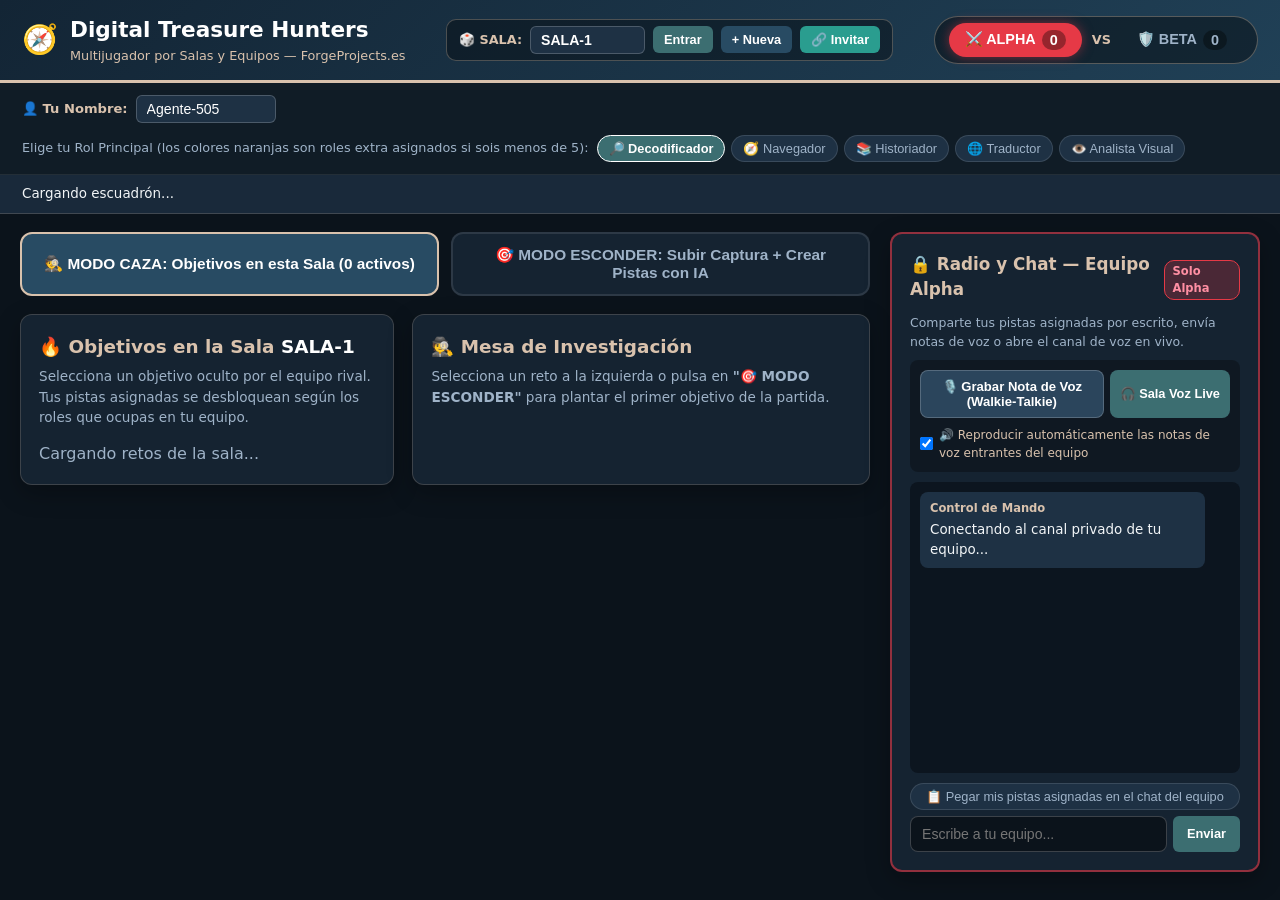
==== server-hub/index.html @ 61a9e9ff "feat: Web App multijugador Alpha vs Beta con salas, roles dinamicos, IA gratuita y auto-deploy a ION" ====
<!DOCTYPE html>
<html lang="es">
<head>
  <meta charset="UTF-8">
  <meta name="viewport" content="width=device-width, initial-scale=1.0">
  <title>Digital Treasure Hunters — Multijugador por Salas y Equipos</title>
  <style>
    :root {
      --primary: #3c6e71;
      --primary-light: #52969a;
      --secondary: #284b63;
      --accent: #d9c2ad;
      --danger: #e63946;
      --success: #2a9d8f;
      --bg-dark: #0b131b;
      --bg-panel: #152331;
      --bg-card: #1e3144;
      --text-light: #f2f5f7;
      --text-muted: #9fb3c8;
      --radius: 12px;
    }

    * {
      margin: 0;
      padding: 0;
      box-sizing: border-box;
    }

    body {
      font-family: 'Segoe UI', system-ui, -apple-system, sans-serif;
      background-color: var(--bg-dark);
      color: var(--text-light);
      line-height: 1.5;
      min-height: 100vh;
    }

    /* CABECERA Y MARCADOR GLOBAL */
    .top-bar {
      background: linear-gradient(135deg, #132535 0%, #204056 100%);
      border-bottom: 3px solid var(--accent);
      padding: 14px 22px;
      display: flex;
      flex-wrap: wrap;
      justify-content: space-between;
      align-items: center;
      gap: 14px;
    }

    .brand {
      display: flex;
      align-items: center;
      gap: 12px;
    }

    .brand h1 {
      font-size: 1.35rem;
      color: #fff;
    }

    .brand span {
      font-size: 0.8rem;
      color: var(--accent);
      display: block;
    }

    /* BARRA DE SALA / PARTIDA */
    .room-box {
      display: flex;
      align-items: center;
      gap: 8px;
      background: rgba(0,0,0,0.35);
      padding: 6px 12px;
      border-radius: 10px;
      border: 1px solid rgba(217, 194, 173, 0.3);
    }

    .room-box input {
      background: var(--bg-card);
      border: 1px solid rgba(255,255,255,0.2);
      color: #fff;
      font-weight: 700;
      text-transform: uppercase;
      padding: 5px 10px;
      border-radius: 6px;
      width: 115px;
      font-size: 0.88rem;
    }

    .mini-btn {
      background: var(--primary);
      color: #fff;
      border: none;
      padding: 6px 11px;
      border-radius: 6px;
      font-size: 0.8rem;
      font-weight: 600;
      cursor: pointer;
      transition: background 0.2s;
    }

    .mini-btn:hover {
      background: var(--primary-light);
    }

    /* MARCADOR ALPHA VS BETA */
    .scoreboard {
      display: flex;
      align-items: center;
      gap: 10px;
      background: rgba(0, 0, 0, 0.4);
      padding: 6px 14px;
      border-radius: 50px;
      border: 1px solid rgba(217, 194, 173, 0.35);
    }

    .team-btn {
      background: transparent;
      border: 2px solid transparent;
      color: var(--text-muted);
      padding: 5px 14px;
      border-radius: 30px;
      font-weight: 700;
      font-size: 0.9rem;
      cursor: pointer;
      transition: all 0.2s;
      display: flex;
      align-items: center;
      gap: 6px;
    }

    .team-btn.active.alpha {
      background: var(--danger);
      color: #fff;
      box-shadow: 0 0 12px rgba(230, 57, 70, 0.5);
    }

    .team-btn.active.beta {
      background: var(--success);
      color: #fff;
      box-shadow: 0 0 12px rgba(42, 157, 143, 0.5);
    }

    .score-num {
      background: rgba(0,0,0,0.35);
      padding: 2px 8px;
      border-radius: 12px;
    }

    /* PERFIL, ROLES ASIGNADOS Y MIEMBROS DEL EQUIPO */
    .player-bar {
      background: #101c26;
      padding: 12px 22px;
      border-bottom: 1px solid rgba(255,255,255,0.08);
      display: flex;
      flex-wrap: wrap;
      align-items: center;
      justify-content: space-between;
      gap: 12px;
    }

    .player-name-box {
      display: flex;
      align-items: center;
      gap: 8px;
    }

    .player-name-box input {
      background: var(--bg-card);
      border: 1px solid rgba(255,255,255,0.2);
      color: #fff;
      padding: 5px 10px;
      border-radius: 6px;
      font-size: 0.88rem;
      width: 140px;
    }

    .roles-strip {
      display: flex;
      flex-wrap: wrap;
      gap: 6px;
    }

    .role-pill {
      background: var(--bg-card);
      border: 1px solid rgba(255,255,255,0.12);
      color: var(--text-muted);
      padding: 5px 11px;
      border-radius: 20px;
      font-size: 0.8rem;
      cursor: pointer;
      transition: all 0.2s;
    }

    .role-pill.preferred {
      background: var(--primary);
      color: #fff;
      border-color: #fff;
      font-weight: 700;
    }

    .role-pill.assigned-extra {
      background: rgba(244, 162, 97, 0.22);
      color: #f4a261;
      border-color: #f4a261;
      font-weight: 600;
    }

    /* BANNER DE REPARTO DE ROLES DEL EQUIPO */
    .squad-banner {
      background: rgba(30, 49, 68, 0.75);
      border-bottom: 1px solid rgba(217, 194, 173, 0.2);
      padding: 9px 22px;
      font-size: 0.84rem;
      display: flex;
      flex-wrap: wrap;
      justify-content: space-between;
      align-items: center;
      gap: 10px;
    }

    .squad-members-list {
      display: flex;
      flex-wrap: wrap;
      gap: 8px;
      align-items: center;
    }

    .member-chip {
      background: var(--bg-dark);
      border: 1px solid rgba(255,255,255,0.15);
      padding: 3px 10px;
      border-radius: 16px;
      font-size: 0.78rem;
      display: inline-flex;
      align-items: center;
      gap: 6px;
    }

    .member-chip.me {
      border-color: var(--accent);
      background: rgba(217, 194, 173, 0.14);
    }

    /* LAYOUT PRINCIPAL DE 3 COLUMNAS (RETOS + MESA + CHAT/VOZ DE EQUIPO) */
    .container {
      max-width: 1420px;
      margin: 0 auto;
      padding: 18px 20px;
    }

    .tabs-nav {
      display: flex;
      gap: 12px;
      margin-bottom: 18px;
    }

    .tab-btn {
      flex: 1;
      padding: 12px 18px;
      background: var(--bg-panel);
      border: 2px solid rgba(255,255,255,0.1);
      border-radius: var(--radius);
      color: var(--text-muted);
      font-size: 0.96rem;
      font-weight: 700;
      cursor: pointer;
      transition: all 0.2s;
    }

    .tab-btn.active {
      background: var(--secondary);
      color: #fff;
      border-color: var(--accent);
    }

    .main-layout {
      display: grid;
      grid-template-columns: 1fr 370px;
      gap: 20px;
      align-items: start;
    }

    @media (max-width: 1100px) {
      .main-layout {
        grid-template-columns: 1fr;
      }
    }

    .workspace-grid {
      display: grid;
      grid-template-columns: 0.9fr 1.1fr;
      gap: 18px;
    }

    @media (max-width: 820px) {
      .workspace-grid {
        grid-template-columns: 1fr;
      }
    }

    .panel {
      background: var(--bg-panel);
      border: 1px solid rgba(217, 194, 173, 0.2);
      border-radius: var(--radius);
      padding: 18px;
      box-shadow: 0 8px 24px rgba(0,0,0,0.28);
    }

    .panel h2 {
      color: var(--accent);
      font-size: 1.15rem;
      margin-bottom: 6px;
    }

    .panel p.sub {
      color: var(--text-muted);
      font-size: 0.85rem;
      margin-bottom: 14px;
    }

    /* IMAGEN Y COORDENADAS */
    .dropzone {
      border: 2px dashed var(--primary-light);
      background: rgba(15, 25, 34, 0.6);
      border-radius: var(--radius);
      padding: 18px;
      text-align: center;
      cursor: pointer;
    }

    .image-stage {
      position: relative;
      display: inline-block;
      width: 100%;
      margin-top: 8px;
      border-radius: 8px;
      overflow: hidden;
      border: 2px solid rgba(255,255,255,0.2);
      cursor: crosshair;
    }

    .image-stage img {
      width: 100%;
      display: block;
      max-height: 330px;
      object-fit: contain;
      background: #091016;
    }

    .target-pin {
      position: absolute;
      width: 28px;
      height: 28px;
      border-radius: 50%;
      border: 3px solid #fff;
      background: rgba(230, 57, 70, 0.8);
      box-shadow: 0 0 12px #e63946;
      transform: translate(-50%, -50%);
      pointer-events: none;
      display: flex;
      align-items: center;
      justify-content: center;
      font-size: 13px;
    }

    .target-pin.verify-pin {
      background: rgba(42, 157, 143, 0.85);
      box-shadow: 0 0 12px #2a9d8f;
    }

    /* FORMULARIOS Y BOTONES */
    .form-group {
      margin-bottom: 12px;
    }

    .form-group label {
      display: block;
      font-size: 0.84rem;
      font-weight: 600;
      color: var(--accent);
      margin-bottom: 4px;
    }

    .form-group input, .form-group textarea {
      width: 100%;
      padding: 9px 11px;
      background: var(--bg-dark);
      border: 1px solid rgba(255,255,255,0.2);
      border-radius: 8px;
      color: #fff;
      font-size: 0.9rem;
    }

    .btn {
      padding: 10px 16px;
      border: none;
      border-radius: 8px;
      font-weight: 700;
      font-size: 0.9rem;
      cursor: pointer;
      transition: all 0.2s;
      display: inline-flex;
      align-items: center;
      justify-content: center;
      gap: 8px;
    }

    .btn-danger { background: var(--danger); color: #fff; width: 100%; }
    .btn-success { background: var(--success); color: #fff; width: 100%; }

    /* TARJETAS DE PISTAS */
    .clue-card {
      background: var(--bg-card);
      border-left: 4px solid var(--primary-light);
      padding: 10px 12px;
      border-radius: 8px;
      margin-bottom: 8px;
      font-size: 0.88rem;
    }

    .clue-card.my-role {
      border-left-color: #f4a261;
      background: rgba(244, 162, 97, 0.14);
    }

    .clue-card.locked-role {
      opacity: 0.65;
      border-left-color: #556;
    }

    .clue-card .role-header {
      font-weight: 700;
      color: var(--accent);
      font-size: 0.78rem;
      text-transform: uppercase;
      margin-bottom: 3px;
      display: flex;
      justify-content: space-between;
    }

    .challenges-list {
      display: flex;
      flex-direction: column;
      gap: 10px;
      max-height: 520px;
      overflow-y: auto;
    }

    .challenge-item {
      background: var(--bg-card);
      border: 1px solid rgba(255,255,255,0.12);
      border-radius: 10px;
      padding: 12px;
      cursor: pointer;
    }

    .challenge-item.selected {
      border-color: var(--accent);
      background: #274057;
    }

    .badge {
      display: inline-block;
      padding: 2px 8px;
      border-radius: 10px;
      font-size: 0.72rem;
      font-weight: 700;
    }

    .badge.alpha { background: rgba(230, 57, 70, 0.25); color: #ff8fa3; border: 1px solid #e63946; }
    .badge.beta { background: rgba(42, 157, 143, 0.25); color: #80ed99; border: 1px solid #2a9d8f; }
    .badge.solved { background: #2a9d8f; color: #fff; }

    /* PANEL DE RADIO Y CHAT PRIVADO DEL EQUIPO */
    .team-comms-panel {
      display: flex;
      flex-direction: column;
      height: 640px;
      border: 2px solid var(--primary);
    }

    .team-comms-panel.alpha-theme { border-color: rgba(230, 57, 70, 0.6); }
    .team-comms-panel.beta-theme { border-color: rgba(42, 157, 143, 0.6); }

    .voice-bar {
      background: rgba(0,0,0,0.3);
      padding: 10px;
      border-radius: 8px;
      margin-bottom: 10px;
      display: flex;
      flex-direction: column;
      gap: 8px;
    }

    .voice-controls {
      display: flex;
      gap: 6px;
    }

    .ptt-btn {
      flex: 1;
      background: #2b455c;
      color: #fff;
      border: 1px solid rgba(255,255,255,0.2);
      padding: 8px 10px;
      border-radius: 8px;
      font-weight: 700;
      font-size: 0.82rem;
      cursor: pointer;
      transition: all 0.15s;
    }

    .ptt-btn.recording {
      background: var(--danger);
      animation: pulseRec 1s infinite;
    }

    @keyframes pulseRec {
      0% { box-shadow: 0 0 0 0 rgba(230, 57, 70, 0.7); }
      70% { box-shadow: 0 0 0 10px rgba(230, 57, 70, 0); }
      100% { box-shadow: 0 0 0 0 rgba(230, 57, 70, 0); }
    }

    .live-room-btn {
      background: var(--primary);
      color: #fff;
      border: none;
      padding: 8px 10px;
      border-radius: 8px;
      font-size: 0.8rem;
      font-weight: 700;
      cursor: pointer;
    }

    .chat-messages {
      flex: 1;
      overflow-y: auto;
      background: rgba(8, 15, 22, 0.65);
      border-radius: 8px;
      padding: 10px;
      display: flex;
      flex-direction: column;
      gap: 8px;
      margin-bottom: 10px;
    }

    .chat-msg {
      background: var(--bg-card);
      padding: 8px 10px;
      border-radius: 8px;
      font-size: 0.84rem;
      max-width: 92%;
      align-self: flex-start;
    }

    .chat-msg.mine {
      background: #264a60;
      align-self: flex-end;
      border: 1px solid rgba(217, 194, 173, 0.3);
    }

    .chat-msg .msg-meta {
      font-size: 0.72rem;
      color: var(--accent);
      font-weight: 700;
      margin-bottom: 3px;
      display: flex;
      justify-content: space-between;
      gap: 10px;
    }

    .chat-msg audio {
      width: 210px;
      height: 32px;
      margin-top: 4px;
    }

    .chat-input-row {
      display: flex;
      gap: 6px;
    }

    .chat-input-row input {
      flex: 1;
      padding: 9px 11px;
      background: var(--bg-dark);
      border: 1px solid rgba(255,255,255,0.2);
      border-radius: 8px;
      color: #fff;
      font-size: 0.88rem;
    }

    .status-toast {
      margin-top: 10px;
      padding: 10px;
      border-radius: 8px;
      font-weight: 600;
      font-size: 0.85rem;
      display: none;
    }

    .hidden { display: none !important; }
  </style>
</head>
<body>

  <!-- 1. BARRA SUPERIOR: MARCADOR Y SALA DE PARTIDA -->
  <header class="top-bar">
    <div class="brand">
      <div style="font-size: 1.8rem;">🧭</div>
      <div>
        <h1>Digital Treasure Hunters</h1>
        <span>Multijugador por Salas y Equipos — ForgeProjects.es</span>
      </div>
    </div>

    <!-- Selector de Sala / Partida -->
    <div class="room-box">
      <span style="font-size: 0.8rem; color: var(--accent); font-weight: 700;">🎲 SALA:</span>
      <input type="text" id="room-code-input" value="SALA-1" title="Escribe el código de tu partida">
      <button class="mini-btn" onclick="changeRoom()">Entrar</button>
      <button class="mini-btn" style="background: var(--secondary);" onclick="createNewRandomRoom()" title="Crear una sala nueva aleatoria">+ Nueva</button>
      <button class="mini-btn" style="background: #2a9d8f;" onclick="copyRoomInviteLink()" id="invite-link-btn">🔗 Invitar</button>
    </div>

    <!-- Marcador de la Sala Actual -->
    <div class="scoreboard">
      <button id="btn-team-alpha" class="team-btn alpha active" onclick="setTeam('team-alpha')">
        ⚔️ ALPHA <span class="score-num" id="score-alpha">0</span>
      </button>
      <span style="font-weight: 900; color: var(--accent); font-size: 0.8rem;">VS</span>
      <button id="btn-team-beta" class="team-btn beta" onclick="setTeam('team-beta')">
        🛡️ BETA <span class="score-num" id="score-beta">0</span>
      </button>
    </div>
  </header>

  <!-- 2. BARRA DE JUGADOR Y ROL PRINCIPAL -->
  <section class="player-bar">
    <div class="player-name-box">
      <label for="player-name" style="font-size: 0.82rem; color: var(--accent); font-weight: 700;">👤 Tu Nombre:</label>
      <input type="text" id="player-name" value="Agente" placeholder="Tu alias">
    </div>

    <div style="display: flex; align-items: center; gap: 8px; flex-wrap: wrap;">
      <span style="font-size: 0.8rem; color: var(--text-muted);">Elige tu Rol Principal (los colores naranjas son roles extra asignados si sois menos de 5):</span>
      <div class="roles-strip" id="roles-strip">
        <button class="role-pill preferred" data-role="decoder" onclick="setPreferredRole('decoder')">🔎 Decodificador</button>
        <button class="role-pill" data-role="navigator" onclick="setPreferredRole('navigator')">🧭 Navegador</button>
        <button class="role-pill" data-role="historian" onclick="setPreferredRole('historian')">📚 Historiador</button>
        <button class="role-pill" data-role="translator" onclick="setPreferredRole('translator')">🌐 Traductor</button>
        <button class="role-pill" data-role="visual-analyst" onclick="setPreferredRole('visual-analyst')">👁️ Analista Visual</button>
      </div>
    </div>
  </section>

  <!-- 3. BANNER DINÁMICO DE MIEMBROS Y REPARTO AUTOMÁTICO DE ROLES -->
  <div class="squad-banner">
    <div class="squad-members-list" id="squad-members-list">
      <span>Cargando escuadrón...</span>
    </div>
    <div id="my-assigned-roles-summary" style="color: var(--accent); font-weight: 600;"></div>
  </div>

  <!-- 4. CONTENEDOR PRINCIPAL + RADIO/CHAT PRIVADO -->
  <div class="container">
    <div class="main-layout">

      <!-- ZONA IZQUIERDA: JUEGO (CAZAR / ESCONDER) -->
      <div>
        <div class="tabs-nav">
          <button id="tab-hunt-btn" class="tab-btn active" onclick="switchMode('hunt')">
            🕵️ MODO CAZA: Objetivos en esta Sala (<span id="active-count">0</span> activos)
          </button>
          <button id="tab-hide-btn" class="tab-btn" onclick="switchMode('hide')">
            🎯 MODO ESCONDER: Subir Captura + Crear Pistas con IA
          </button>
        </div>

        <!-- VISTA MODO CAZA -->
        <div id="view-hunt" class="workspace-grid">
          <div class="panel">
            <h2>🔥 Objetivos en la Sala <span id="current-room-label" style="color:#fff;">SALA-1</span></h2>
            <p class="sub">Selecciona un objetivo oculto por el equipo rival. Tus pistas asignadas se desbloquean según los roles que ocupas en tu equipo.</p>
            <div id="challenges-list" class="challenges-list">
              <p style="color: var(--text-muted);">Cargando retos de la sala...</p>
            </div>
          </div>

          <div class="panel" id="investigation-desk">
            <div id="no-challenge-selected">
              <h2>🕵️ Mesa de Investigación</h2>
              <p class="sub">Selecciona un reto a la izquierda o pulsa en <strong>"🎯 MODO ESCONDER"</strong> para plantar el primer objetivo de la partida.</p>
            </div>

            <div id="challenge-detail-box" class="hidden">
              <div style="display: flex; justify-content: space-between; align-items: center; margin-bottom: 8px;">
                <h2 id="detail-title">Objetivo Misterioso</h2>
                <button class="role-pill" id="toggle-all-clues-btn" onclick="toggleAllClues()">Mostrar los 5 roles</button>
              </div>

              <p style="font-size: 0.82rem; color: var(--accent); margin-bottom: 4px;">
                📸 <strong>Paso 1:</strong> Haz clic en el punto exacto de la captura donde está el objetivo:
              </p>
              <div class="image-stage" id="verify-image-stage" onclick="handleVerifyImageClick(event)">
                <img id="detail-screenshot" src="" alt="Captura del reto">
                <div id="verify-pin" class="target-pin verify-pin hidden">🎯</div>
              </div>

              <div style="margin-top: 14px;">
                <h3 style="font-size: 0.95rem; color: var(--accent); margin-bottom: 6px;">
                  🧩 Tus Pistas Desbloqueadas (según tus roles en el equipo)
                </h3>
                <div id="detail-clues-container"></div>
              </div>

              <div style="margin-top: 14px; padding-top: 12px; border-top: 1px solid rgba(255,255,255,0.12);">
                <div class="form-group">
                  <label for="attempt-url">🌐 Paso 2: URL o dominio de la página web:</label>
                  <input type="text" id="attempt-url" placeholder="Ej: https://es.wikipedia.org/wiki/Apolo_11">
                </div>
                <div class="form-group">
                  <label for="attempt-keyword">🔑 O palabra clave / nombre del elemento oculto:</label>
                  <input type="text" id="attempt-keyword" placeholder="Ej: Módulo Eagle">
                </div>
                <button class="btn btn-success" onclick="submitVerification()">
                  🏆 ¡Lo Encontré! Reclamar Punto para mi Equipo
                </button>
                <div id="verify-feedback" class="status-toast"></div>
              </div>
            </div>
          </div>
        </div>

        <!-- VISTA MODO ESCONDER -->
        <div id="view-hide" class="workspace-grid hidden">
          <div class="panel">
            <h2>📸 1. Pega o Sube tu Captura</h2>
            <p class="sub">Haz una captura de cualquier web (<code>Win+Shift+S</code> o móvil), pulsa <strong>Ctrl+V</strong> o súbela, y haz clic sobre el detalle que quieres esconder.</p>

            <div class="dropzone" onclick="document.getElementById('file-input').click()">
              <input type="file" id="file-input" accept="image/*" style="display: none;" onchange="handleFileSelect(event)">
              <p style="font-weight: 700; color: var(--accent);">📋 Pulsa Ctrl+V para pegar captura o haz clic para subir imagen</p>
            </div>

            <button class="role-pill" style="margin-top: 8px; width: 100%;" onclick="loadDemoScreenshot()">
              ✨ Cargar captura de ejemplo para probar rápido
            </button>

            <div id="hide-stage-wrapper" class="hidden" style="margin-top: 12px;">
              <p style="font-size: 0.82rem; color: #ff8fa3; margin-bottom: 4px;">
                🎯 <strong>Haz clic en la imagen</strong> para colocar la diana en el objeto secreto:
              </p>
              <div class="image-stage" id="hide-image-stage" onclick="handleHideImageClick(event)">
                <img id="hide-preview-img" src="" alt="Vista previa">
                <div id="hide-pin" class="target-pin" style="left: 50%; top: 50%;">🎯</div>
              </div>
            </div>
          </div>

          <div class="panel">
            <h2>🤖 2. Generar Pistas con IA para la Sala</h2>
            <p class="sub">La IA creará 5 pistas (una por rol) y las repartirá entre los jugadores del equipo contrario de la sala <strong id="hide-room-label">SALA-1</strong>.</p>

            <div class="form-group">
              <label for="hide-url">🌐 URL exacta donde tomaste la captura:</label>
              <input type="url" id="hide-url" placeholder="https://es.wikipedia.org/wiki/..." required>
            </div>

            <div class="form-group">
              <label for="hide-secret-label">🏷️ ¿Qué elemento marcaste en la foto? (Palabra clave):</label>
              <input type="text" id="hide-secret-label" placeholder="Ej: Reliquia 1492 / Escudo / Título">
            </div>

            <div class="form-group">
              <label for="hide-extra-context">📝 Pista o contexto adicional de la página (opcional):</label>
              <textarea id="hide-extra-context" rows="3" placeholder="Fechas, tema o detalles curiosos de la página..."></textarea>
            </div>

            <button class="btn btn-danger" id="create-challenge-btn" onclick="createChallengeWithAI()">
              🚀 Esconder Objetivo y Generar 5 Pistas con IA
            </button>
            <div id="hide-feedback" class="status-toast"></div>
          </div>
        </div>
      </div>

      <!-- ZONA DERECHA: CHAT PRIVADO Y RADIO DE VOZ DEL EQUIPO -->
      <aside class="panel team-comms-panel alpha-theme" id="team-comms-panel">
        <div style="display: flex; justify-content: space-between; align-items: center; margin-bottom: 6px;">
          <h2 id="comms-title" style="font-size: 1.05rem;">🔒 Chat y Voz — Equipo Alpha</h2>
          <span class="badge alpha" id="comms-privacy-badge">Solo tu equipo</span>
        </div>
        <p style="font-size: 0.78rem; color: var(--text-muted); margin-bottom: 8px;">
          Comparte tus pistas asignadas por escrito, envía notas de voz o abre el canal de voz en vivo.
        </p>

        <!-- Controles de Voz: Walkie-Talkie + Sala de Voz en Vivo -->
        <div class="voice-bar">
          <div class="voice-controls">
            <button type="button" id="ptt-record-btn" class="ptt-btn" onclick="toggleVoiceNoteRecording()">
              🎙️ Grabar Nota de Voz (Walkie-Talkie)
            </button>
            <button type="button" class="live-room-btn" onclick="toggleLiveVoiceChannel()" id="live-voice-btn">
              🎧 Sala Voz Live
            </button>
          </div>
          <label style="font-size: 0.75rem; color: var(--accent); display: flex; align-items: center; gap: 6px; cursor: pointer;">
            <input type="checkbox" id="autoplay-voice-chk" checked>
            🔊 Reproducir automáticamente las notas de voz entrantes del equipo
          </label>
          <!-- Contenedor de Sala de Voz en Vivo (Jitsi WebRTC filtrado por Sala + Equipo) -->
          <div id="live-voice-container" class="hidden" style="margin-top: 6px; border-radius: 8px; overflow: hidden; border: 1px solid var(--accent);">
            <iframe id="live-voice-iframe" allow="microphone; autoplay" style="width: 100%; height: 155px; border: none; background: #000;"></iframe>
          </div>
        </div>

        <!-- Mensajes del Chat Privado del Equipo -->
        <div class="chat-messages" id="team-chat-messages">
          <div class="chat-msg">
            <div class="msg-meta"><span>Control de Mando</span></div>
            <div>Conectando al canal privado de tu equipo...</div>
          </div>
        </div>

        <!-- Enviar mensaje de texto o compartir mis pistas con 1 clic -->
        <div style="display: flex; gap: 6px; margin-bottom: 6px;">
          <button type="button" class="role-pill" style="width: 100%; text-align: center;" onclick="shareMyAssignedCluesToChat()">
            📋 Pegar mis pistas asignadas en el chat del equipo
          </button>
        </div>
        <form class="chat-input-row" onsubmit="sendTextChatMessage(event)">
          <input type="text" id="chat-text-input" placeholder="Escribe a tu equipo..." maxlength="400">
          <button type="submit" class="mini-btn" style="padding: 0 14px;">Enviar</button>
        </form>
      </aside>

    </div>
  </div>

  <script>
    // ================= ESTADO MULTIJUGADOR POR SALA Y EQUIPO =================
    const ALL_ROLES = ['decoder', 'navigator', 'historian', 'translator', 'visual-analyst'];
    const ROLE_NAMES = {
      'decoder': '🔎 Decodificador',
      'navigator': '🧭 Navegador',
      'historian': '📚 Historiador',
      'translator': '🌐 Traductor',
      'visual-analyst': '👁️ Analista Visual'
    };

    const urlParams = new URLSearchParams(window.location.search);
    const initialRoom = (urlParams.get('room') || localStorage.getItem('dth_room') || 'SALA-1').toUpperCase();

    let playerId = localStorage.getItem('dth_player_id');
    if (!playerId) {
      playerId = 'p_' + Math.random().toString(36).substring(2, 10) + '_' + Date.now().toString(36);
      localStorage.setItem('dth_player_id', playerId);
    }

    let state = {
      roomCode: initialRoom,
      playerId: playerId,
      playerName: localStorage.getItem('dth_name') || ('Agente-' + playerId.slice(2, 5).toUpperCase()),
      team: localStorage.getItem('dth_team') || 'team-alpha',
      preferredRole: localStorage.getItem('dth_role') || 'decoder',
      assignedRoles: ['decoder', 'navigator', 'historian', 'translator', 'visual-analyst'],
      players: [],
      challenges: [],
      teamScores: { 'team-alpha': 0, 'team-beta': 0 },
      teamChat: [],
      selectedChallengeId: null,
      showAllClues: false,
      hideImageDataUrl: null,
      hidePoint: { x: 50, y: 50 },
      verifyPoint: null,
      playedAudioIds: new Set(),
      initialChatLoaded: false
    };

    // Grabadora de voz Walkie-Talkie
    let mediaRecorder = null;
    let audioChunks = [];
    let isRecordingVoice = false;
    let liveVoiceOpen = false;

    document.addEventListener('DOMContentLoaded', async () => {
      document.getElementById('room-code-input').value = state.roomCode;
      document.getElementById('current-room-label').textContent = state.roomCode;
      document.getElementById('hide-room-label').textContent = state.roomCode;

      const nameInput = document.getElementById('player-name');
      nameInput.value = state.playerName;
      nameInput.addEventListener('change', () => {
        state.playerName = nameInput.value.trim() || 'Agente';
        localStorage.setItem('dth_name', state.playerName);
        registerPresenceInRoom();
      });

      updateTeamThemeUI();
      await registerPresenceInRoom();
      await syncRoomState();

      // Sincronización periódica cada 3.5 segundos (jugadores, roles, retos y chat/voz de equipo)
      setInterval(syncRoomState, 3500);

      // Soporte para pegar capturas con Ctrl+V
      window.addEventListener('paste', handleClipboardPaste);
    });

    // ================= GESTIÓN DE SALAS (PARTIDAS) =================
    async function changeRoom() {
      const input = document.getElementById('room-code-input').value.trim().toUpperCase().replace(/[^A-Z0-9\-_]/g, '');
      if (!input) return;
      state.roomCode = input;
      localStorage.setItem('dth_room', state.roomCode);
      state.selectedChallengeId = null;
      state.initialChatLoaded = false;
      document.getElementById('current-room-label').textContent = state.roomCode;
      document.getElementById('hide-room-label').textContent = state.roomCode;

      const newUrl = `${window.location.pathname}?room=${encodeURIComponent(state.roomCode)}`;
      window.history.replaceState({}, '', newUrl);

      if (liveVoiceOpen) {
        updateLiveVoiceIframe();
      }

      await registerPresenceInRoom();
      await syncRoomState();
    }

    function createNewRandomRoom() {
      const code = 'SALA-' + Math.floor(100 + Math.random() * 900);
      document.getElementById('room-code-input').value = code;
      changeRoom();
    }

    function copyRoomInviteLink() {
      const inviteUrl = `${window.location.origin}${window.location.pathname}?room=${encodeURIComponent(state.roomCode)}`;
      navigator.clipboard.writeText(inviteUrl).catch(() => {});
      const btn = document.getElementById('invite-link-btn');
      const oldText = btn.textContent;
      btn.textContent = '✅ Enlace Copiado';
      setTimeout(() => { btn.textContent = oldText; }, 2000);
    }

    // ================= GESTIÓN DE EQUIPO Y REPARTO MULTIRROL =================
    async function setTeam(teamId) {
      state.team = teamId;
      localStorage.setItem('dth_team', teamId);
      state.initialChatLoaded = false;
      updateTeamThemeUI();
      if (liveVoiceOpen) {
        updateLiveVoiceIframe();
      }
      await registerPresenceInRoom();
      await syncRoomState();
    }

    async function setPreferredRole(roleId) {
      state.preferredRole = roleId;
      localStorage.setItem('dth_role', roleId);
      await registerPresenceInRoom();
      await syncRoomState();
    }

    function updateTeamThemeUI() {
      const isAlpha = state.team === 'team-alpha';
      document.getElementById('btn-team-alpha').classList.toggle('active', isAlpha);
      document.getElementById('btn-team-beta').classList.toggle('active', !isAlpha);

      const commsPanel = document.getElementById('team-comms-panel');
      commsPanel.classList.toggle('alpha-theme', isAlpha);
      commsPanel.classList.toggle('beta-theme', !isAlpha);

      document.getElementById('comms-title').textContent = isAlpha
        ? '🔒 Radio y Chat — Equipo Alpha'
        : '🔒 Radio y Chat — Equipo Beta';

      const badge = document.getElementById('comms-privacy-badge');
      badge.className = 'badge ' + (isAlpha ? 'alpha' : 'beta');
      badge.textContent = isAlpha ? 'Solo Alpha' : 'Solo Beta';
    }

    // Reparto local de respaldo (idéntico al del servidor PHP) por si aún no respondió la red
    function computeLocalRoleAssignment() {
      const myTeamPlayers = state.players.filter(p => p.team === state.team);
      if (myTeamPlayers.length <= 1) {
        state.assignedRoles = [...ALL_ROLES];
        return;
      }
      const me = myTeamPlayers.find(p => p.id === state.playerId);
      if (me && Array.isArray(me.assignedRoles) && me.assignedRoles.length > 0) {
        state.assignedRoles = me.assignedRoles;
      }
    }

    async function registerPresenceInRoom() {
      try {
        const res = await fetch('./api/?action=joinRoom', {
          method: 'POST',
          headers: { 'Content-Type': 'application/json' },
          body: JSON.stringify({
            roomCode: state.roomCode,
            playerId: state.playerId,
            name: state.playerName,
            team: state.team,
            preferredRole: state.preferredRole
          })
        });
        if (res.ok) {
          const data = await res.json();
          if (data && data.success) {
            state.players = data.players || [];
            if (data.player && Array.isArray(data.player.assignedRoles)) {
              state.assignedRoles = data.player.assignedRoles;
            }
            renderSquadAndRolesBar();
          }
        }
      } catch (e) {
        computeLocalRoleAssignment();
        renderSquadAndRolesBar();
      }
    }

    async function syncRoomState() {
      try {
        const res = await fetch(`./api/?action=roomState&room=${encodeURIComponent(state.roomCode)}&playerId=${encodeURIComponent(state.playerId)}&teamId=${encodeURIComponent(state.team)}`);
        if (res.ok) {
          const data = await res.json();
          if (data && data.success) {
            state.players = data.players || [];
            state.teamScores = data.teamScores || { 'team-alpha': 0, 'team-beta': 0 };

            const me = state.players.find(p => p.id === state.playerId);
            if (me && Array.isArray(me.assignedRoles) && me.assignedRoles.length > 0) {
              state.assignedRoles = me.assignedRoles;
            } else {
              computeLocalRoleAssignment();
            }

            // Actualizar retos
            const remoteChallenges = data.challenges || [];
            if (remoteChallenges.length === 0 && state.challenges.length === 0) {
              await seedInitialDemoChallengeToServer();
              return;
            } else {
              state.challenges = remoteChallenges;
            }

            if (!state.selectedChallengeId && state.challenges.length > 0) {
              state.selectedChallengeId = state.challenges[0].id;
            }

            // Actualizar Chat y Voz del equipo
            if (Array.isArray(data.teamChat)) {
              handleIncomingTeamChat(data.teamChat);
            }

            document.getElementById('score-alpha').textContent = state.teamScores['team-alpha'] || 0;
            document.getElementById('score-beta').textContent = state.teamScores['team-beta'] || 0;
            document.getElementById('active-count').textContent = state.challenges.filter(c => c.status === 'active').length;

            renderSquadAndRolesBar();
            renderChallengesList();
            renderSelectedChallenge();
          }
        }
      } catch (e) {}
    }

    function renderSquadAndRolesBar() {
      // 1. Píldoras de roles arriba: marcar el rol preferido y en naranja los roles adicionales que te tocaron
      document.querySelectorAll('#roles-strip .role-pill').forEach(btn => {
        const r = btn.dataset.role;
        const isPref = (r === state.preferredRole);
        const isAssigned = state.assignedRoles.includes(r);
        btn.classList.toggle('preferred', isPref);
        btn.classList.toggle('assigned-extra', !isPref && isAssigned);
      });

      // 2. Lista de miembros de ambos equipos en esta sala
      const alphaPlayers = state.players.filter(p => p.team === 'team-alpha');
      const betaPlayers = state.players.filter(p => p.team === 'team-beta');
      const myTeamPlayers = state.team === 'team-alpha' ? alphaPlayers : betaPlayers;

      const listEl = document.getElementById('squad-members-list');
      if (myTeamPlayers.length === 0) {
        listEl.innerHTML = `<span>Conectado en solitario (ocupas los 5 roles de tu equipo)</span>`;
      } else {
        listEl.innerHTML = `
          <strong style="color: var(--accent);">Miembros en tu ${state.team === 'team-alpha' ? '⚔️ Equipo Alpha' : '🛡️ Equipo Beta'} (${myTeamPlayers.length}):</strong>
          ${myTeamPlayers.map(p => {
            const rolesIcons = (p.assignedRoles || [p.preferredRole]).map(r => ROLE_NAMES[r].split(' ')[0]).join('');
            return `<span class="member-chip ${p.id === state.playerId ? 'me' : ''}">
              🟢 ${p.name} <span title="Roles asignados">${rolesIcons} (${(p.assignedRoles || []).length} rol/es)</span>
            </span>`;
          }).join('')}
          <span style="color: var(--text-muted); margin-left: 8px;">| Rivales en la sala: ${state.team === 'team-alpha' ? betaPlayers.length : alphaPlayers.length}</span>
        `;
      }

      const summaryEl = document.getElementById('my-assigned-roles-summary');
      summaryEl.textContent = `Tus roles en esta partida (${state.assignedRoles.length}/5): ` +
        state.assignedRoles.map(r => ROLE_NAMES[r]).join(', ');
    }

    // ================= CHAT PRIVADO DE EQUIPO + NOTAS DE VOZ WALKIE-TALKIE + SALA LIVE =================
    function handleIncomingTeamChat(messages) {
      const container = document.getElementById('team-chat-messages');
      const wasAtBottom = container.scrollHeight - container.scrollTop <= container.clientHeight + 40;

      // Detectar si llegó alguna nota de voz nueva de un compañero para reproducirla como Walkie-Talkie
      const autoPlay = document.getElementById('autoplay-voice-chk').checked;
      messages.forEach(m => {
        if (m.type === 'audio' && m.audioData && !state.playedAudioIds.has(m.id)) {
          state.playedAudioIds.add(m.id);
          if (state.initialChatLoaded && autoPlay && m.senderId !== state.playerId) {
            const audio = new Audio(m.audioData);
            audio.play().catch(() => {});
          }
        }
      });
      state.initialChatLoaded = true;

      container.innerHTML = messages.map(m => {
        const isMine = m.senderId === state.playerId;
        const timeStr = new Date(m.timestamp || Date.now()).toLocaleTimeString([], { hour: '2-digit', minute: '2-digit' });
        return `
          <div class="chat-msg ${isMine ? 'mine' : ''}">
            <div class="msg-meta">
              <span>${m.senderName || 'Agente'}</span>
              <span>${timeStr}</span>
            </div>
            ${m.type === 'audio' && m.audioData
              ? `<div>🎙️ Nota de voz:<br><audio controls src="${m.audioData}"></audio></div>`
              : `<div>${m.text}</div>`
            }
          </div>
        `;
      }).join('');

      if (wasAtBottom) {
        container.scrollTop = container.scrollHeight;
      }
    }

    async function sendTextChatMessage(e) {
      if (e) e.preventDefault();
      const input = document.getElementById('chat-text-input');
      const text = input.value.trim();
      if (!text) return;
      input.value = '';

      await fetch('./api/?action=sendTeamMessage', {
        method: 'POST',
        headers: { 'Content-Type': 'application/json' },
        body: JSON.stringify({
          roomCode: state.roomCode,
          teamId: state.team,
          playerId: state.playerId,
          senderName: state.playerName,
          type: 'text',
          text: text
        })
      }).then(r => r.json()).then(data => {
        if (data && data.teamChat) handleIncomingTeamChat(data.teamChat);
      }).catch(() => {});
    }

    async function shareMyAssignedCluesToChat() {
      const ch = state.challenges.find(c => c.id === state.selectedChallengeId);
      if (!ch || !ch.clues) return;

      const summary = state.assignedRoles.map(r => `[${ROLE_NAMES[r]}]: ${ch.clues[r] || ''}`).join(' | ');
      await fetch('./api/?action=sendTeamMessage', {
        method: 'POST',
        headers: { 'Content-Type': 'application/json' },
        body: JSON.stringify({
          roomCode: state.roomCode,
          teamId: state.team,
          playerId: state.playerId,
          senderName: state.playerName,
          type: 'text',
          text: `📋 Mis pistas del reto: ${summary}`.substring(0, 480)
        })
      }).then(r => r.json()).then(data => {
        if (data && data.teamChat) handleIncomingTeamChat(data.teamChat);
      }).catch(() => {});
    }

    // Grabación de Nota de Voz (Walkie-Talkie en el chat privado)
    async function toggleVoiceNoteRecording() {
      const btn = document.getElementById('ptt-record-btn');

      if (isRecordingVoice && mediaRecorder) {
        mediaRecorder.stop();
        isRecordingVoice = false;
        btn.classList.remove('recording');
        btn.textContent = '⏳ Enviando voz...';
        return;
      }

      try {
        const stream = await navigator.mediaDevices.getUserMedia({ audio: true });
        audioChunks = [];
        mediaRecorder = new MediaRecorder(stream);

        mediaRecorder.ondataavailable = (e) => {
          if (e.data && e.data.size > 0) audioChunks.push(e.data);
        };

        mediaRecorder.onstop = () => {
          stream.getTracks().forEach(t => t.stop());
          const blob = new Blob(audioChunks, { type: mediaRecorder.mimeType || 'audio/webm' });
          const reader = new FileReader();
          reader.onloadend = async () => {
            const base64Audio = reader.result;
            await fetch('./api/?action=sendTeamMessage', {
              method: 'POST',
              headers: { 'Content-Type': 'application/json' },
              body: JSON.stringify({
                roomCode: state.roomCode,
                teamId: state.team,
                playerId: state.playerId,
                senderName: state.playerName,
                type: 'audio',
                audioData: base64Audio,
                text: 'Nota de voz'
              })
            }).then(r => r.json()).then(data => {
              if (data && data.teamChat) handleIncomingTeamChat(data.teamChat);
            }).catch(() => {});
            btn.textContent = '🎙️ Grabar Nota de Voz (Walkie-Talkie)';
          };
          reader.readAsDataURL(blob);
        };

        mediaRecorder.start();
        isRecordingVoice = true;
        btn.classList.add('recording');
        btn.textContent = '⏹️ Pulsa para Terminar y Enviar (Máx 12s)';

        // Auto-corte a los 12 segundos para que el audio sea ligero y rápido
        setTimeout(() => {
          if (isRecordingVoice && mediaRecorder && mediaRecorder.state === 'recording') {
            toggleVoiceNoteRecording();
          }
        }, 12000);
      } catch (err) {
        alert('Permite el acceso al micrófono en tu navegador para enviar notas de voz a tu equipo.');
      }
    }

    // Sala de Voz en Vivo (WebRTC por equipo)
    function toggleLiveVoiceChannel() {
      const box = document.getElementById('live-voice-container');
      const btn = document.getElementById('live-voice-btn');
      liveVoiceOpen = !liveVoiceOpen;

      if (liveVoiceOpen) {
        box.classList.remove('hidden');
        btn.textContent = '❌ Salir Voz Live';
        btn.style.background = '#e63946';
        updateLiveVoiceIframe();
      } else {
        box.classList.add('hidden');
        document.getElementById('live-voice-iframe').src = 'about:blank';
        btn.textContent = '🎧 Sala Voz Live';
        btn.style.background = 'var(--primary)';
      }
    }

    function updateLiveVoiceIframe() {
      const safeRoom = (`DTH_ForgeProjects_${state.roomCode}_${state.team}`).replace(/[^a-zA-Z0-9_]/g, '');
      const jitsiUrl = `https://meet.jit.si/${safeRoom}#config.startWithVideoMuted=true&config.prejoinPageEnabled=false&userInfo.displayName="${encodeURIComponent(state.playerName)}"`;
      document.getElementById('live-voice-iframe').src = jitsiUrl;
    }

    // ================= LÓGICA DE JUEGO: ESCONDER Y CAZAR =================
    function switchMode(mode) {
      const isHunt = (mode === 'hunt');
      document.getElementById('tab-hunt-btn').classList.toggle('active', isHunt);
      document.getElementById('tab-hide-btn').classList.toggle('active', !isHunt);
      document.getElementById('view-hunt').classList.toggle('hidden', !isHunt);
      document.getElementById('view-hide').classList.toggle('hidden', isHunt);
    }

    function handleClipboardPaste(e) {
      const items = (e.clipboardData || e.originalEvent.clipboardData).items;
      for (const item of items) {
        if (item.type.indexOf('image') === 0) {
          processImageFile(item.getAsFile());
          switchMode('hide');
          break;
        }
      }
    }

    function handleFileSelect(e) {
      if (e.target.files && e.target.files[0]) {
        processImageFile(e.target.files[0]);
      }
    }

    function processImageFile(file) {
      const reader = new FileReader();
      reader.onload = (ev) => {
        const img = new Image();
        img.onload = () => {
          const maxW = 700;
          const scale = Math.min(1, maxW / img.width);
          const canvas = document.createElement('canvas');
          canvas.width = Math.round(img.width * scale);
          canvas.height = Math.round(img.height * scale);
          const ctx = canvas.getContext('2d');
          ctx.drawImage(img, 0, 0, canvas.width, canvas.height);

          state.hideImageDataUrl = canvas.toDataURL('image/jpeg', 0.72);
          state.hidePoint = { x: 50, y: 50 };
          showHidePreview();
        };
        img.src = ev.target.result;
      };
      reader.readAsDataURL(file);
    }

    function loadDemoScreenshot() {
      const canvas = document.createElement('canvas');
      canvas.width = 640;
      canvas.height = 360;
      const ctx = canvas.getContext('2d');

      ctx.fillStyle = '#1d3557';
      ctx.fillRect(0, 0, 640, 360);
      ctx.fillStyle = '#2a4a73';
      ctx.fillRect(20, 20, 600, 60);
      ctx.fillStyle = '#f1faee';
      ctx.font = 'bold 21px Segoe UI';
      ctx.fillText('Enciclopedia — El Faro de Alejandría (280 a.C.)', 35, 58);

      ctx.fillStyle = '#14243b';
      ctx.fillRect(20, 95, 380, 245);
      ctx.fillStyle = '#a8dadc';
      ctx.font = '15px Segoe UI';
      ctx.fillText('Construido en la isla de Faros durante el reinado', 35, 130);
      ctx.fillText('de Ptolomeo II en Egipto.', 35, 155);

      ctx.fillStyle = '#e63946';
      ctx.fillRect(420, 110, 190, 130);
      ctx.fillStyle = '#fff';
      ctx.font = 'bold 18px monospace';
      ctx.fillText('🏛️ RELIQUIA #1492', 435, 175);

      state.hideImageDataUrl = canvas.toDataURL('image/jpeg', 0.8);
      state.hidePoint = { x: 80, y: 48 };
      document.getElementById('hide-url').value = 'https://es.wikipedia.org/wiki/Faro_de_Alejandr%C3%ADa';
      document.getElementById('hide-secret-label').value = 'Reliquia 1492 del Faro de Alejandría';
      document.getElementById('hide-extra-context').value = 'Construido en el siglo III a.C. en Egipto bajo Ptolomeo II.';
      showHidePreview();
    }

    function showHidePreview() {
      const wrapper = document.getElementById('hide-stage-wrapper');
      const img = document.getElementById('hide-preview-img');
      const pin = document.getElementById('hide-pin');
      img.src = state.hideImageDataUrl;
      pin.style.left = state.hidePoint.x + '%';
      pin.style.top = state.hidePoint.y + '%';
      wrapper.classList.remove('hidden');
    }

    function handleHideImageClick(e) {
      const stage = document.getElementById('hide-image-stage');
      const rect = stage.getBoundingClientRect();
      state.hidePoint = {
        x: Math.max(0, Math.min(100, Math.round(((e.clientX - rect.left) / rect.width) * 100))),
        y: Math.max(0, Math.min(100, Math.round(((e.clientY - rect.top) / rect.height) * 100)))
      };
      const pin = document.getElementById('hide-pin');
      pin.style.left = state.hidePoint.x + '%';
      pin.style.top = state.hidePoint.y + '%';
    }

    function buildFallbackClues(meta, secretLabel, extraContext) {
      let host = 'wikipedia.org';
      let path = '/';
      try {
        const u = new URL(meta.url);
        host = u.hostname.replace(/^www\./, '');
        path = u.pathname;
      } catch (e) {}

      const hostParts = host.split('.');
      const mainDomain = hostParts[0] || host;
      const tld = hostParts.slice(1).join('.') || 'org';
      const b64 = btoa(unescape(encodeURIComponent(mainDomain)));
      const years = (meta.years && meta.years.length > 0) ? meta.years.join(', ') : 'época histórica';

      return {
        'decoder': `Código Base64 del portal objetivo: "${b64}". Descífralo para obtener el nombre del sitio web.`,
        'navigator': `El objetivo se aloja en un dominio terminado en ".${tld}" con ${path.split('/').filter(Boolean).length} nivel(es) en su ruta.`,
        'historian': `Contexto de la página: "${(meta.pageTitle || secretLabel).substring(0, 55)}". Fechas detectadas: ${years}. ${extraContext}`,
        'translator': `Idioma del documento: "${meta.lang || 'es'}". El elemento oculto consta de ${secretLabel.split(/\s+/).length} palabra(s) y empieza por "${secretLabel.substring(0, 4)}...".`,
        'visual-analyst': `En la captura, apunta a las coordenadas (${state.hidePoint.x}% horizontal, ${state.hidePoint.y}% vertical) donde se ve "${secretLabel.substring(0, 22)}...".`
      };
    }

    async function generateFreeAIClues(meta, secretLabel, extraContext) {
      const fallback = buildFallbackClues(meta, secretLabel, extraContext);
      try {
        const prompt = `Eres el Director de Juego de "Digital Treasure Hunters". Un equipo escondió un elemento en una captura web y el equipo rival debe encontrar la web y señalar el punto.
Datos reales:
- URL: ${meta.url}
- Dominio: ${meta.hostname}
- Título: ${meta.pageTitle}
- Encabezados: ${(meta.headings || []).join(' | ')}
- Fechas: ${(meta.years || []).join(', ')}
- Objeto marcado: "${secretLabel}" (en ${state.hidePoint.x}% X, ${state.hidePoint.y}% Y)
- Notas: "${extraContext}"

Devuelve SOLO un JSON válido en español con 5 pistas (sin dar la URL literal completa):
{
  "decoder": "Pista con palabra clave del dominio o ruta en Base64 o cifrado César",
  "navigator": "Pista sobre el tipo de sitio web, extensión de dominio y ruta",
  "historian": "Pista sobre la historia, fechas o temática de esa página",
  "translator": "Pista lingüística traduciendo el concepto clave a otro idioma",
  "visual-analyst": "Pista visual indicando en qué zona de la captura fijarse y qué forma buscar"
}`;

        const res = await fetch('https://text.pollinations.ai/', {
          method: 'POST',
          headers: { 'Content-Type': 'application/json' },
          body: JSON.stringify({
            messages: [
              { role: 'system', content: 'Responde únicamente con un JSON válido con las claves decoder, navigator, historian, translator, visual-analyst.' },
              { role: 'user', content: prompt }
            ],
            model: 'openai',
            jsonMode: true
          })
        });

        if (res.ok) {
          const text = await res.text();
          const match = text.match(/\{[\s\S]*\}/);
          if (match) {
            const parsed = JSON.parse(match[0]);
            return {
              'decoder': parsed.decoder || fallback['decoder'],
              'navigator': parsed.navigator || fallback['navigator'],
              'historian': parsed.historian || fallback['historian'],
              'translator': parsed.translator || fallback['translator'],
              'visual-analyst': parsed['visual-analyst'] || parsed.visualAnalyst || fallback['visual-analyst']
            };
          }
        }
      } catch (e) {}
      return fallback;
    }

    async function createChallengeWithAI() {
      const urlInput = document.getElementById('hide-url').value.trim();
      const secretLabel = document.getElementById('hide-secret-label').value.trim();
      const extraContext = document.getElementById('hide-extra-context').value.trim();
      const btn = document.getElementById('create-challenge-btn');

      if (!state.hideImageDataUrl) {
        showToast('hide-feedback', '⚠️ Primero pega una captura (Ctrl+V) o carga la captura de ejemplo.', '#e63946');
        return;
      }
      if (!urlInput || !secretLabel) {
        showToast('hide-feedback', '⚠️ Indica la URL y el nombre del elemento marcado.', '#e63946');
        return;
      }

      btn.disabled = true;
      btn.textContent = '⏳ Analizando URL y generando 5 pistas con IA...';

      try {
        let meta = { url: urlInput, hostname: '', pageTitle: secretLabel, headings: [], years: [], lang: 'es' };
        try { meta.hostname = new URL(urlInput).hostname; } catch (e) {}

        try {
          const inspectRes = await fetch(`./api/?action=inspectUrl&url=${encodeURIComponent(urlInput)}`);
          if (inspectRes.ok) {
            const inspectData = await inspectRes.json();
            if (inspectData && inspectData.success && inspectData.metadata) {
              meta = { ...meta, ...inspectData.metadata };
            }
          }
        } catch (e) {}

        const clues = await generateFreeAIClues(meta, secretLabel, extraContext);

        const newChallenge = {
          id: 'ch_' + Date.now(),
          createdAt: Date.now(),
          roomCode: state.roomCode,
          teamId: state.team,
          createdBy: state.playerName,
          status: 'active',
          url: urlInput,
          hostname: meta.hostname,
          pageTitle: meta.pageTitle,
          secretLabel: secretLabel,
          targetPoint: state.hidePoint,
          screenshot: state.hideImageDataUrl,
          clues: clues
        };

        await fetch('./api/?action=createChallenge', {
          method: 'POST',
          headers: { 'Content-Type': 'application/json' },
          body: JSON.stringify({ roomCode: state.roomCode, challenge: newChallenge })
        });

        showToast('hide-feedback', '🎯 ¡Objetivo publicado en la sala! El equipo rival ya puede cazarlo.', '#2a9d8f');
        await syncRoomState();
        state.selectedChallengeId = newChallenge.id;
        setTimeout(() => {
          switchMode('hunt');
          renderSelectedChallenge();
        }, 700);
      } finally {
        btn.disabled = false;
        btn.textContent = '🚀 Esconder Objetivo y Generar 5 Pistas con IA';
      }
    }

    async function seedInitialDemoChallengeToServer() {
      const canvas = document.createElement('canvas');
      canvas.width = 640;
      canvas.height = 340;
      const ctx = canvas.getContext('2d');
      ctx.fillStyle = '#182836';
      ctx.fillRect(0, 0, 640, 340);
      ctx.fillStyle = '#284b63';
      ctx.fillRect(25, 25, 590, 55);
      ctx.fillStyle = '#d9c2ad';
      ctx.font = 'bold 20px Segoe UI';
      ctx.fillText('Archivo Secreto — Misión Apolo 11 (1969)', 40, 60);

      ctx.fillStyle = '#0f1922';
      ctx.fillRect(25, 95, 370, 215);
      ctx.fillStyle = '#f2f5f7';
      ctx.font = '14px Segoe UI';
      ctx.fillText('El módulo lunar Eagle alunizó en el Mar de la', 40, 130);
      ctx.fillText('Tranquilidad el 20 de julio de 1969.', 40, 155);

      ctx.fillStyle = '#2a9d8f';
      ctx.beginPath();
      ctx.arc(505, 200, 65, 0, Math.PI * 2);
      ctx.fill();
      ctx.fillStyle = '#fff';
      ctx.font = 'bold 16px Segoe UI';
      ctx.fillText('🦅 MÓDULO EAGLE', 438, 205);

      const demo = {
        id: 'demo_apollo_1969',
        createdAt: Date.now(),
        roomCode: state.roomCode,
        teamId: 'team-alpha',
        createdBy: 'Comandante Alpha',
        status: 'active',
        url: 'https://es.wikipedia.org/wiki/Apolo_11',
        hostname: 'es.wikipedia.org',
        pageTitle: 'Apolo 11 - Wikipedia',
        secretLabel: 'Módulo Eagle',
        targetPoint: { x: 79, y: 59 },
        screenshot: canvas.toDataURL('image/jpeg', 0.8),
        clues: {
          'decoder': 'El nombre de la misión está oculto en este código Base64: "QXBvbG8gMTE=".',
          'navigator': 'Se encuentra en la enciclopedia libre (.org) en español, bajo la ruta /wiki/ de una famosa misión espacial.',
          'historian': 'Ocurrió el 20 de julio de 1969 cuando el ser humano llegó por primera vez al Mar de la Tranquilidad.',
          'translator': 'El nombre del módulo que debes señalar significa "Águila" en inglés.',
          'visual-analyst': 'Haz clic sobre el círculo verde situado a la derecha de la imagen y escribe el nombre del módulo.'
        }
      };

      state.challenges = [demo];
      await fetch('./api/?action=createChallenge', {
        method: 'POST',
        headers: { 'Content-Type': 'application/json' },
        body: JSON.stringify({ roomCode: state.roomCode, challenge: demo })
      }).catch(() => {});
      renderChallengesList();
      renderSelectedChallenge();
    }

    function renderChallengesList() {
      const listEl = document.getElementById('challenges-list');
      if (state.challenges.length === 0) {
        listEl.innerHTML = `<p style="color: var(--text-muted);">No hay objetivos en esta sala todavía.</p>`;
        return;
      }

      listEl.innerHTML = state.challenges.map(ch => {
        const isAlpha = ch.teamId === 'team-alpha';
        const isSelected = ch.id === state.selectedChallengeId;
        const isSolved = ch.status === 'solved';

        return `
          <div class="challenge-item ${isSelected ? 'selected' : ''}" onclick="selectChallenge('${ch.id}')">
            <div style="display: flex; justify-content: space-between; align-items: center; margin-bottom: 5px;">
              <span class="badge ${isAlpha ? 'alpha' : 'beta'}">
                Escondido por ${isAlpha ? '⚔️ Alpha' : '🛡️ Beta'} (${ch.createdBy || 'Agente'})
              </span>
              <span class="badge ${isSolved ? 'solved' : ''}">
                ${isSolved ? '✅ Resuelto' : '🔥 Activo'}
              </span>
            </div>
            <div style="font-weight: 700; color: #fff; font-size: 0.95rem;">
              Misterio #${ch.id.slice(-4)} — ${isSolved ? (ch.secretLabel || ch.pageTitle) : '¿En qué web está esta captura?'}
            </div>
          </div>
        `;
      }).join('');
    }

    function selectChallenge(id) {
      state.selectedChallengeId = id;
      state.verifyPoint = null;
      document.getElementById('verify-pin').classList.add('hidden');
      document.getElementById('verify-feedback').style.display = 'none';
      renderChallengesList();
      renderSelectedChallenge();
    }

    function toggleAllClues() {
      state.showAllClues = !state.showAllClues;
      document.getElementById('toggle-all-clues-btn').textContent = state.showAllClues
        ? 'Ver solo mis roles asignados'
        : 'Mostrar los 5 roles';
      renderSelectedChallenge();
    }

    function renderSelectedChallenge() {
      const ch = state.challenges.find(c => c.id === state.selectedChallengeId);
      const emptyBox = document.getElementById('no-challenge-selected');
      const detailBox = document.getElementById('challenge-detail-box');

      if (!ch) {
        emptyBox.classList.remove('hidden');
        detailBox.classList.add('hidden');
        return;
      }

      emptyBox.classList.add('hidden');
      detailBox.classList.remove('hidden');

      const teamName = ch.teamId === 'team-alpha' ? '⚔️ Equipo Alpha' : '🛡️ Equipo Beta';
      document.getElementById('detail-title').textContent = ch.status === 'solved'
        ? `✅ Resuelto: ${ch.secretLabel || ch.pageTitle}`
        : `🔥 Objetivo plantado por ${teamName}`;

      document.getElementById('detail-screenshot').src = ch.screenshot || '';

      const cluesContainer = document.getElementById('detail-clues-container');
      const clues = ch.clues || {};

      // Mostrar las pistas de todos los roles que este jugador tiene asignados actualmente
      const rolesToRender = state.showAllClues ? ALL_ROLES : state.assignedRoles;

      cluesContainer.innerHTML = ALL_ROLES.map(roleKey => {
        const isMine = state.assignedRoles.includes(roleKey);
        if (!isMine && !state.showAllClues) {
          // Averiguar qué compañero de mi equipo tiene asignado este rol
          const teammate = state.players.find(p => p.team === state.team && (p.assignedRoles || []).includes(roleKey));
          const holderName = teammate ? teammate.name : 'otro miembro de tu equipo';
          return `
            <div class="clue-card locked-role">
              <div class="role-header">
                <span>${ROLE_NAMES[roleKey]}</span>
                <span>🔒 Asignado a: ${holderName}</span>
              </div>
              <div>Pídele esta pista a <strong>${holderName}</strong> por el Chat Privado o Radio de Voz de tu equipo.</div>
            </div>
          `;
        }

        return `
          <div class="clue-card ${isMine ? 'my-role' : ''}">
            <div class="role-header">
              <span>${ROLE_NAMES[roleKey]}</span>
              <span>${isMine ? '✅ TU ROL ASIGNADO' : 'VISTA COMPLETA'}</span>
            </div>
            <div>${clues[roleKey] || 'Sin pista registrada.'}</div>
          </div>
        `;
      }).join('');
    }

    function handleVerifyImageClick(e) {
      const stage = document.getElementById('verify-image-stage');
      const rect = stage.getBoundingClientRect();
      state.verifyPoint = {
        x: Math.max(0, Math.min(100, Math.round(((e.clientX - rect.left) / rect.width) * 100))),
        y: Math.max(0, Math.min(100, Math.round(((e.clientY - rect.top) / rect.height) * 100)))
      };
      const pin = document.getElementById('verify-pin');
      pin.style.left = state.verifyPoint.x + '%';
      pin.style.top = state.verifyPoint.y + '%';
      pin.classList.remove('hidden');
    }

    async function submitVerification() {
      const ch = state.challenges.find(c => c.id === state.selectedChallengeId);
      if (!ch) return;

      const attemptUrl = document.getElementById('attempt-url').value.trim();
      const attemptKeyword = document.getElementById('attempt-keyword').value.trim();

      if (!attemptUrl && !attemptKeyword) {
        showToast('verify-feedback', '⚠️ Introduce la URL o la palabra clave del elemento.', '#e63946');
        return;
      }

      try {
        const res = await fetch('./api/?action=verifyAttempt', {
          method: 'POST',
          headers: { 'Content-Type': 'application/json' },
          body: JSON.stringify({
            roomCode: state.roomCode,
            challengeId: ch.id,
            attemptUrl,
            attemptKeyword,
            clickX: state.verifyPoint ? state.verifyPoint.x : null,
            clickY: state.verifyPoint ? state.verifyPoint.y : null,
            solverTeam: state.team,
            solverName: state.playerName
          })
        });

        if (res.ok) {
          const data = await res.json();
          if (data && data.success) {
            if (data.solved) {
              showToast('verify-feedback', `🏆 ¡CORRECTO! +1 Punto para ${state.team === 'team-alpha' ? 'Equipo Alpha' : 'Equipo Beta'}.`, '#2a9d8f');
              await syncRoomState();
              return;
            } else {
              showToast('verify-feedback', data.hint || '❌ Respuesta incorrecta.', '#e63946');
              return;
            }
          }
        }
      } catch (e) {}
    }

    function showToast(id, text, bg) {
      const el = document.getElementById(id);
      el.style.display = 'block';
      el.style.backgroundColor = bg;
      el.style.color = '#fff';
      el.textContent = text;
    }
  </script>
</body>
</html>
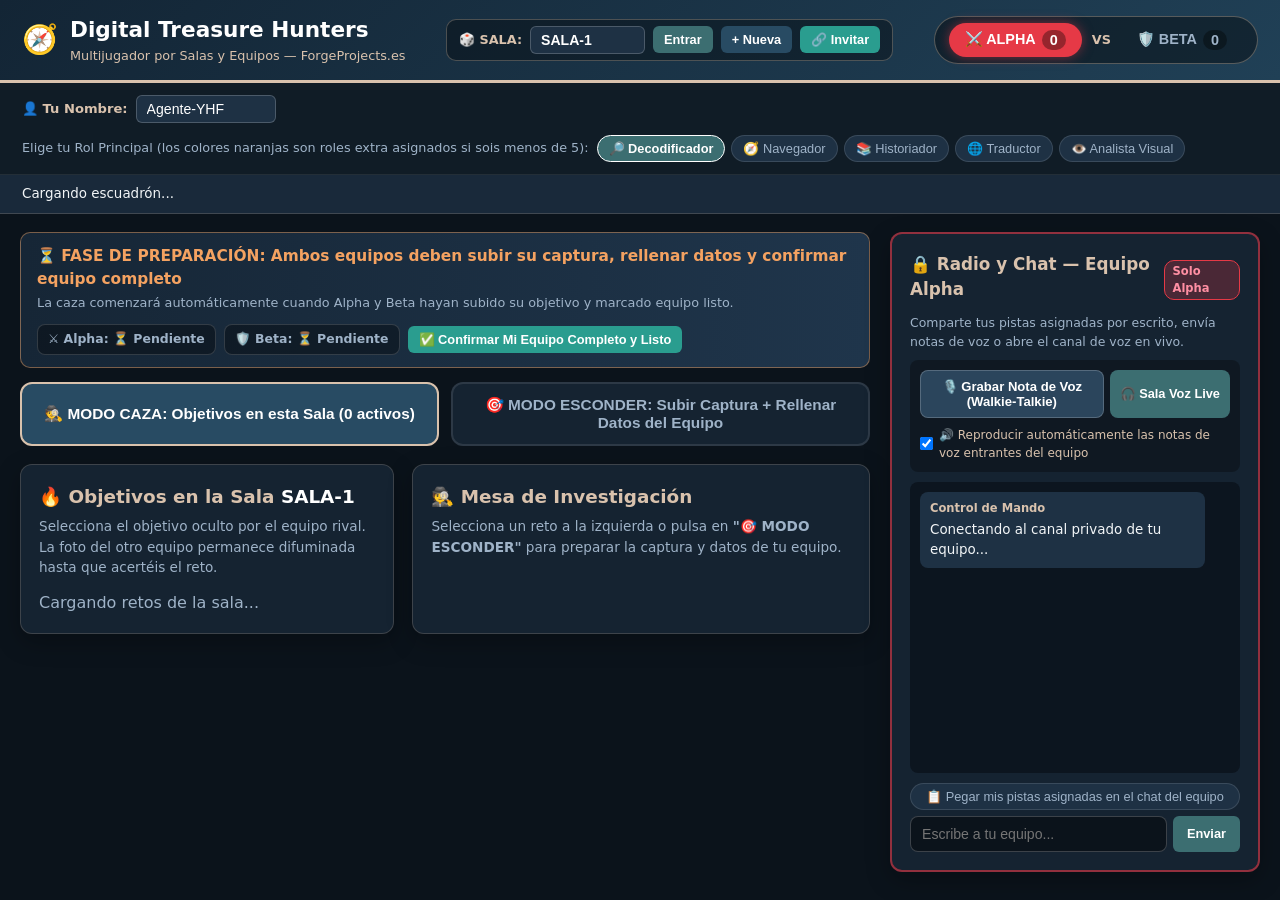
==== commit 3023d655: "Difuminar capturas rivales hasta acertar y arranque de partida cuando ambos equipos suben captura y " ====
--- a/server-hub/index.html
+++ b/server-hub/index.html
@@ -368,6 +368,88 @@
       box-shadow: 0 0 12px #2a9d8f;
     }
 
+    /* CAPTURA DIFUMINADA PARA CAZADORES HASTA ACERTAR */
+    .blurred-hunt-img {
+      filter: blur(22px) brightness(0.75) saturate(0.7);
+      transform: scale(1.06);
+      transition: filter 0.6s ease, transform 0.6s ease;
+      user-select: none;
+      -webkit-user-drag: none;
+    }
+
+    .blur-overlay-badge {
+      position: absolute;
+      inset: 0;
+      display: flex;
+      flex-direction: column;
+      align-items: center;
+      justify-content: center;
+      background: rgba(12, 22, 32, 0.55);
+      color: #fff;
+      text-align: center;
+      padding: 16px;
+      pointer-events: none;
+      z-index: 4;
+      backdrop-filter: blur(4px);
+    }
+
+    .blur-overlay-badge .lock-title {
+      font-weight: 800;
+      font-size: 0.95rem;
+      color: #f4a261;
+      margin-bottom: 4px;
+      text-shadow: 0 2px 6px rgba(0,0,0,0.8);
+    }
+
+    .blur-overlay-badge .lock-sub {
+      font-size: 0.78rem;
+      color: #e0e8f0;
+      max-width: 90%;
+      line-height: 1.35;
+    }
+
+    /* BANNER DE ESTADO DE PARTIDA (PREPARACIÓN VS CAZA ACTIVA) */
+    .match-phase-bar {
+      background: linear-gradient(90deg, #162636 0%, #1f354b 100%);
+      border: 1px solid rgba(244, 162, 97, 0.45);
+      border-radius: 10px;
+      padding: 12px 16px;
+      margin-bottom: 14px;
+      display: flex;
+      flex-wrap: wrap;
+      justify-content: space-between;
+      align-items: center;
+      gap: 12px;
+    }
+
+    .match-phase-bar.hunting-live {
+      background: linear-gradient(90deg, rgba(42, 157, 143, 0.22) 0%, rgba(24, 48, 66, 0.95) 100%);
+      border-color: #2a9d8f;
+    }
+
+    .readiness-pills {
+      display: flex;
+      flex-wrap: wrap;
+      gap: 8px;
+      align-items: center;
+    }
+
+    .ready-pill {
+      padding: 5px 10px;
+      border-radius: 8px;
+      font-size: 0.78rem;
+      font-weight: 700;
+      background: rgba(0,0,0,0.35);
+      border: 1px solid rgba(255,255,255,0.15);
+      color: var(--text-muted);
+    }
+
+    .ready-pill.done {
+      background: rgba(42, 157, 143, 0.25);
+      border-color: #2a9d8f;
+      color: #80ed99;
+    }
+
     /* FORMULARIOS Y BOTONES */
     .form-group {
       margin-bottom: 12px;
@@ -668,12 +750,34 @@
 
       <!-- ZONA IZQUIERDA: JUEGO (CAZAR / ESCONDER) -->
       <div>
+        <!-- BANNER DE ESTADO DE PARTIDA: PREPARACIÓN DE EQUIPOS Y CAPTURAS -->
+        <div class="match-phase-bar" id="match-phase-bar">
+          <div>
+            <div id="match-phase-title" style="font-weight: 800; font-size: 0.96rem; color: #f4a261;">
+              ⏳ FASE DE PREPARACIÓN: Ambos equipos deben subir su captura, rellenar datos y confirmar equipo completo
+            </div>
+            <div id="match-phase-subtitle" style="font-size: 0.8rem; color: var(--text-muted); margin-top: 2px;">
+              La caza comenzará automáticamente cuando Alpha y Beta hayan subido su objetivo y marcado equipo listo.
+            </div>
+          </div>
+          <div class="readiness-pills">
+            <span class="ready-pill" id="pill-alpha-status">⚔️ Alpha: ⏳ Pendiente</span>
+            <span class="ready-pill" id="pill-beta-status">🛡️ Beta: ⏳ Pendiente</span>
+            <button type="button" class="mini-btn" id="btn-toggle-team-ready" style="background: #2a9d8f;" onclick="toggleMyTeamReady()">
+              ✅ Confirmar Mi Equipo Completo y Listo
+            </button>
+            <button type="button" class="mini-btn hidden" id="btn-new-round" style="background: var(--secondary);" onclick="startNewRound()">
+              🔄 Nueva Ronda
+            </button>
+          </div>
+        </div>
+
         <div class="tabs-nav">
           <button id="tab-hunt-btn" class="tab-btn active" onclick="switchMode('hunt')">
             🕵️ MODO CAZA: Objetivos en esta Sala (<span id="active-count">0</span> activos)
           </button>
           <button id="tab-hide-btn" class="tab-btn" onclick="switchMode('hide')">
-            🎯 MODO ESCONDER: Subir Captura + Crear Pistas con IA
+            🎯 MODO ESCONDER: Subir Captura + Rellenar Datos del Equipo
           </button>
         </div>
 
@@ -681,7 +785,7 @@
         <div id="view-hunt" class="workspace-grid">
           <div class="panel">
             <h2>🔥 Objetivos en la Sala <span id="current-room-label" style="color:#fff;">SALA-1</span></h2>
-            <p class="sub">Selecciona un objetivo oculto por el equipo rival. Tus pistas asignadas se desbloquean según los roles que ocupas en tu equipo.</p>
+            <p class="sub">Selecciona el objetivo oculto por el equipo rival. La foto del otro equipo permanece difuminada hasta que acertéis el reto.</p>
             <div id="challenges-list" class="challenges-list">
               <p style="color: var(--text-muted);">Cargando retos de la sala...</p>
             </div>
@@ -690,7 +794,7 @@
           <div class="panel" id="investigation-desk">
             <div id="no-challenge-selected">
               <h2>🕵️ Mesa de Investigación</h2>
-              <p class="sub">Selecciona un reto a la izquierda o pulsa en <strong>"🎯 MODO ESCONDER"</strong> para plantar el primer objetivo de la partida.</p>
+              <p class="sub">Selecciona un reto a la izquierda o pulsa en <strong>"🎯 MODO ESCONDER"</strong> para preparar la captura y datos de tu equipo.</p>
             </div>
 
             <div id="challenge-detail-box" class="hidden">
@@ -699,12 +803,16 @@
                 <button class="role-pill" id="toggle-all-clues-btn" onclick="toggleAllClues()">Mostrar los 5 roles</button>
               </div>
 
-              <p style="font-size: 0.82rem; color: var(--accent); margin-bottom: 4px;">
-                📸 <strong>Paso 1:</strong> Haz clic en el punto exacto de la captura donde está el objetivo:
+              <p id="step1-instruction-label" style="font-size: 0.82rem; color: var(--accent); margin-bottom: 4px;">
+                📸 <strong>Captura del Equipo Rival (Difuminada hasta acertar):</strong> Haz clic en la zona aproximada según la pista del Analista Visual:
               </p>
               <div class="image-stage" id="verify-image-stage" onclick="handleVerifyImageClick(event)">
-                <img id="detail-screenshot" src="" alt="Captura del reto">
-                <div id="verify-pin" class="target-pin verify-pin hidden">🎯</div>
+                <img id="detail-screenshot" src="" alt="Captura del reto" class="blurred-hunt-img">
+                <div id="blur-lock-overlay" class="blur-overlay-badge">
+                  <div class="lock-title">🔒 CAPTURA RIVAL DIFUMINADA</div>
+                  <div class="lock-sub">Los cazadores no pueden ver la foto nítida del otro equipo hasta acertar el reto. Usa las pistas de tus roles y haz clic en la zona indicada.</div>
+                </div>
+                <div id="verify-pin" class="target-pin verify-pin hidden" style="z-index: 6;">🎯</div>
               </div>
 
               <div style="margin-top: 14px;">
@@ -777,8 +885,15 @@
               <textarea id="hide-extra-context" rows="3" placeholder="Fechas, tema o detalles curiosos de la página..."></textarea>
             </div>
 
+            <div class="form-group" style="background: rgba(42, 157, 143, 0.15); border: 1px solid rgba(42, 157, 143, 0.5); padding: 10px 12px; border-radius: 8px;">
+              <label style="display: flex; align-items: center; gap: 8px; cursor: pointer; margin: 0; color: #80ed99;">
+                <input type="checkbox" id="hide-team-ready-chk" checked style="width: 18px; height: 18px;">
+                ✅ Confirmar que mi equipo está completo y listo para empezar la partida al subir esta captura
+              </label>
+            </div>
+
             <button class="btn btn-danger" id="create-challenge-btn" onclick="createChallengeWithAI()">
-              🚀 Esconder Objetivo y Generar 5 Pistas con IA
+              🚀 Guardar Captura + Datos y Marcar Equipo Listo
             </button>
             <div id="hide-feedback" class="status-toast"></div>
           </div>
@@ -867,15 +982,20 @@
       assignedRoles: ['decoder', 'navigator', 'historian', 'translator', 'visual-analyst'],
       players: [],
       challenges: [],
+      matchStatus: 'setup',
+      teamReady: { 'team-alpha': false, 'team-beta': false },
+      teamHasChallenge: { 'team-alpha': false, 'team-beta': false },
       teamScores: { 'team-alpha': 0, 'team-beta': 0 },
       teamChat: [],
       selectedChallengeId: null,
       showAllClues: false,
       hideImageDataUrl: null,
+      hideBlurredDataUrl: null,
       hidePoint: { x: 50, y: 50 },
       verifyPoint: null,
       playedAudioIds: new Set(),
-      initialChatLoaded: false
+      initialChatLoaded: false,
+      autoSwitchedToHunt: false
     };
 
     // Grabadora de voz Walkie-Talkie
@@ -1033,6 +1153,9 @@
           if (data && data.success) {
             state.players = data.players || [];
             state.teamScores = data.teamScores || { 'team-alpha': 0, 'team-beta': 0 };
+            state.matchStatus = data.matchStatus || 'setup';
+            state.teamReady = data.teamReady || { 'team-alpha': false, 'team-beta': false };
+            state.teamHasChallenge = data.teamHasChallenge || { 'team-alpha': false, 'team-beta': false };
 
             const me = state.players.find(p => p.id === state.playerId);
             if (me && Array.isArray(me.assignedRoles) && me.assignedRoles.length > 0) {
@@ -1042,16 +1165,23 @@
             }
 
             // Actualizar retos
-            const remoteChallenges = data.challenges || [];
-            if (remoteChallenges.length === 0 && state.challenges.length === 0) {
-              await seedInitialDemoChallengeToServer();
-              return;
-            } else {
-              state.challenges = remoteChallenges;
+            state.challenges = data.challenges || [];
+
+            // Si estamos en fase de preparación y mi equipo aún no ha subido captura, abrir Modo Esconder por defecto la primera vez
+            if (state.matchStatus === 'setup' && !state.teamHasChallenge[state.team] && !state.autoSwitchedToHunt) {
+              switchMode('hide');
+              state.autoSwitchedToHunt = true;
             }
 
-            if (!state.selectedChallengeId && state.challenges.length > 0) {
-              state.selectedChallengeId = state.challenges[0].id;
+            // Seleccionar preferentemente el reto del equipo rival para cazar
+            const rivalTeam = state.team === 'team-alpha' ? 'team-beta' : 'team-alpha';
+            const rivalChallenge = state.challenges.find(c => c.teamId === rivalTeam);
+            if (!state.selectedChallengeId || !state.challenges.some(c => c.id === state.selectedChallengeId)) {
+              if (rivalChallenge) {
+                state.selectedChallengeId = rivalChallenge.id;
+              } else if (state.challenges.length > 0) {
+                state.selectedChallengeId = state.challenges[0].id;
+              }
             }
 
             // Actualizar Chat y Voz del equipo
@@ -1063,12 +1193,93 @@
             document.getElementById('score-beta').textContent = state.teamScores['team-beta'] || 0;
             document.getElementById('active-count').textContent = state.challenges.filter(c => c.status === 'active').length;
 
+            renderMatchPhaseBanner();
             renderSquadAndRolesBar();
             renderChallengesList();
             renderSelectedChallenge();
           }
         }
       } catch (e) {}
+    }
+
+    function renderMatchPhaseBanner() {
+      const bar = document.getElementById('match-phase-bar');
+      const title = document.getElementById('match-phase-title');
+      const sub = document.getElementById('match-phase-subtitle');
+      const pillAlpha = document.getElementById('pill-alpha-status');
+      const pillBeta = document.getElementById('pill-beta-status');
+      const btnReady = document.getElementById('btn-toggle-team-ready');
+      const btnNewRound = document.getElementById('btn-new-round');
+
+      const alphaCap = !!state.teamHasChallenge['team-alpha'];
+      const betaCap  = !!state.teamHasChallenge['team-beta'];
+      const alphaRdy = !!state.teamReady['team-alpha'];
+      const betaRdy  = !!state.teamReady['team-beta'];
+
+      const alphaComplete = alphaCap && alphaRdy;
+      const betaComplete  = betaCap && betaRdy;
+
+      pillAlpha.className = 'ready-pill' + (alphaComplete ? ' done' : '');
+      pillAlpha.textContent = `⚔️ Alpha: ${alphaCap ? '📸 Captura OK' : '⏳ Falta Captura'} · ${alphaRdy ? '✅ Equipo Completo' : '⏳ Sin confirmar'}`;
+
+      pillBeta.className = 'ready-pill' + (betaComplete ? ' done' : '');
+      pillBeta.textContent = `🛡️ Beta: ${betaCap ? '📸 Captura OK' : '⏳ Falta Captura'} · ${betaRdy ? '✅ Equipo Completo' : '⏳ Sin confirmar'}`;
+
+      const myTeamReady = !!state.teamReady[state.team];
+      const myTeamCap = !!state.teamHasChallenge[state.team];
+
+      if (state.matchStatus === 'hunting') {
+        bar.classList.add('hunting-live');
+        title.style.color = '#80ed99';
+        title.textContent = '🔥 ¡PARTIDA EN CURSO! Ambos equipos han subido sus capturas y confirmado equipos completos';
+        sub.textContent = 'Las capturas rivales están difuminadas por seguridad. ¡Usad las 5 pistas de vuestros roles para descubrir la web y acertar antes que el otro equipo!';
+        btnReady.classList.add('hidden');
+        btnNewRound.classList.remove('hidden');
+      } else {
+        bar.classList.remove('hunting-live');
+        title.style.color = '#f4a261';
+        title.textContent = '⏳ FASE DE PREPARACIÓN: La partida empieza cuando cada equipo haya subido su captura, rellenado los datos y confirmado equipo completo';
+        sub.textContent = myTeamCap
+          ? (myTeamReady ? '✅ Tu equipo ya está listo. Esperando a que el equipo rival termine de subir su captura y confirme...' : '⚠️ Ya subisteis captura: pulsa el botón verde para confirmar que vuestro equipo está completo.')
+          : '👉 Ve a "🎯 MODO ESCONDER", sube la captura de tu equipo, rellena los datos y confirma equipo listo.';
+        btnReady.classList.remove('hidden');
+        btnNewRound.classList.add('hidden');
+        btnReady.style.background = myTeamReady ? '#e63946' : '#2a9d8f';
+        btnReady.textContent = myTeamReady
+          ? '🔓 Desmarcar Equipo Listo'
+          : '✅ Confirmar Mi Equipo Completo y Listo';
+      }
+    }
+
+    async function toggleMyTeamReady() {
+      const myTeamCap = !!state.teamHasChallenge[state.team];
+      const nextReady = !state.teamReady[state.team];
+      if (nextReady && !myTeamCap) {
+        switchMode('hide');
+        showToast('hide-feedback', '⚠️ Primero sube la captura de tu equipo y rellena los datos antes de confirmar equipo listo.', '#e63946');
+        return;
+      }
+      await fetch('./api/?action=setTeamReady', {
+        method: 'POST',
+        headers: { 'Content-Type': 'application/json' },
+        body: JSON.stringify({
+          roomCode: state.roomCode,
+          teamId: state.team,
+          ready: nextReady
+        })
+      }).catch(() => {});
+      await syncRoomState();
+    }
+
+    async function startNewRound() {
+      await fetch('./api/?action=newRound', {
+        method: 'POST',
+        headers: { 'Content-Type': 'application/json' },
+        body: JSON.stringify({ roomCode: state.roomCode })
+      }).catch(() => {});
+      state.selectedChallengeId = null;
+      state.autoSwitchedToHunt = false;
+      await syncRoomState();
     }
 
     function renderSquadAndRolesBar() {
@@ -1305,6 +1516,23 @@
       }
     }
 
+    // Crea una versión muy difuminada (pixelada + blur) de la captura para que el equipo rival no pueda verla hasta acertar
+    function createBlurredDataUrlFromCanvas(sourceCanvas) {
+      const tinyCanvas = document.createElement('canvas');
+      tinyCanvas.width = 24;
+      tinyCanvas.height = 14;
+      const tCtx = tinyCanvas.getContext('2d');
+      tCtx.drawImage(sourceCanvas, 0, 0, tinyCanvas.width, tinyCanvas.height);
+
+      const outCanvas = document.createElement('canvas');
+      outCanvas.width = 480;
+      outCanvas.height = 270;
+      const oCtx = outCanvas.getContext('2d');
+      oCtx.filter = 'blur(12px)';
+      oCtx.drawImage(tinyCanvas, 0, 0, outCanvas.width, outCanvas.height);
+      return outCanvas.toDataURL('image/jpeg', 0.65);
+    }
+
     function processImageFile(file) {
       const reader = new FileReader();
       reader.onload = (ev) => {
@@ -1319,6 +1547,7 @@
           ctx.drawImage(img, 0, 0, canvas.width, canvas.height);
 
           state.hideImageDataUrl = canvas.toDataURL('image/jpeg', 0.72);
+          state.hideBlurredDataUrl = createBlurredDataUrlFromCanvas(canvas);
           state.hidePoint = { x: 50, y: 50 };
           showHidePreview();
         };
@@ -1355,6 +1584,7 @@
       ctx.fillText('🏛️ RELIQUIA #1492', 435, 175);
 
       state.hideImageDataUrl = canvas.toDataURL('image/jpeg', 0.8);
+      state.hideBlurredDataUrl = createBlurredDataUrlFromCanvas(canvas);
       state.hidePoint = { x: 80, y: 48 };
       document.getElementById('hide-url').value = 'https://es.wikipedia.org/wiki/Faro_de_Alejandr%C3%ADa';
       document.getElementById('hide-secret-label').value = 'Reliquia 1492 del Faro de Alejandría';
@@ -1494,6 +1724,9 @@
         } catch (e) {}
 
         const clues = await generateFreeAIClues(meta, secretLabel, extraContext);
+        const markTeamReady = document.getElementById('hide-team-ready-chk')
+          ? document.getElementById('hide-team-ready-chk').checked
+          : true;
 
         const newChallenge = {
           id: 'ch_' + Date.now(),
@@ -1508,25 +1741,33 @@
           secretLabel: secretLabel,
           targetPoint: state.hidePoint,
           screenshot: state.hideImageDataUrl,
+          blurredScreenshot: state.hideBlurredDataUrl || state.hideImageDataUrl,
           clues: clues
         };
 
         await fetch('./api/?action=createChallenge', {
           method: 'POST',
           headers: { 'Content-Type': 'application/json' },
-          body: JSON.stringify({ roomCode: state.roomCode, challenge: newChallenge })
+          body: JSON.stringify({
+            roomCode: state.roomCode,
+            challenge: newChallenge,
+            teamReady: markTeamReady
+          })
         });
 
-        showToast('hide-feedback', '🎯 ¡Objetivo publicado en la sala! El equipo rival ya puede cazarlo.', '#2a9d8f');
+        showToast(
+          'hide-feedback',
+          '🎯 ¡Captura y datos guardados! La foto quedará difuminada para el equipo rival hasta que acierten.',
+          '#2a9d8f'
+        );
         await syncRoomState();
-        state.selectedChallengeId = newChallenge.id;
         setTimeout(() => {
           switchMode('hunt');
           renderSelectedChallenge();
         }, 700);
       } finally {
         btn.disabled = false;
-        btn.textContent = '🚀 Esconder Objetivo y Generar 5 Pistas con IA';
+        btn.textContent = '🚀 Guardar Captura + Datos y Marcar Equipo Listo';
       }
     }
 
@@ -1652,13 +1893,52 @@
       detailBox.classList.remove('hidden');
 
       const teamName = ch.teamId === 'team-alpha' ? '⚔️ Equipo Alpha' : '🛡️ Equipo Beta';
-      document.getElementById('detail-title').textContent = ch.status === 'solved'
-        ? `✅ Resuelto: ${ch.secretLabel || ch.pageTitle}`
+      const isSolved = ch.status === 'solved';
+      const isOwnTeamChallenge = ch.teamId === state.team;
+
+      document.getElementById('detail-title').textContent = isSolved
+        ? `✅ Resuelto (Foto Desbloqueada): ${ch.secretLabel || ch.pageTitle}`
         : `🔥 Objetivo plantado por ${teamName}`;
 
-      document.getElementById('detail-screenshot').src = ch.screenshot || '';
+      const screenshotEl = document.getElementById('detail-screenshot');
+      const blurOverlayEl = document.getElementById('blur-lock-overlay');
+      const step1Label = document.getElementById('step1-instruction-label');
+
+      screenshotEl.src = ch.screenshot || '';
+
+      // Si el reto no está resuelto y lo están viendo los cazadores (equipo rival), mantener la foto difuminada
+      const shouldBlur = !isSolved && (!isOwnTeamChallenge || ch.isBlurred);
+      screenshotEl.classList.toggle('blurred-hunt-img', shouldBlur);
+      if (blurOverlayEl) {
+        blurOverlayEl.classList.toggle('hidden', !shouldBlur);
+      }
+
+      if (step1Label) {
+        if (isSolved) {
+          step1Label.innerHTML = '🔓 <strong>¡Objetivo Acertado!</strong> Captura original revelada al completo:';
+        } else if (isOwnTeamChallenge) {
+          step1Label.innerHTML = '🛡️ <strong>Este es el objetivo que ha escondido tu equipo</strong> (el equipo rival lo ve difuminado hasta que acierte):';
+        } else {
+          step1Label.innerHTML = '📸 <strong>Captura del Equipo Rival (Difuminada hasta acertar):</strong> Haz clic en la zona aproximada según el Analista Visual:';
+        }
+      }
 
       const cluesContainer = document.getElementById('detail-clues-container');
+
+      // Si la partida aún está en fase de preparación ('setup'), no revelar las pistas rivales todavía
+      if (state.matchStatus !== 'hunting' && !isOwnTeamChallenge && !isSolved) {
+        cluesContainer.innerHTML = `
+          <div class="clue-card locked-role" style="opacity: 0.95; border-left-color: #f4a261;">
+            <div class="role-header">
+              <span>⏳ ESPERANDO INICIO DE LA PARTIDA</span>
+              <span>FASE DE PREPARACIÓN</span>
+            </div>
+            <div>Las pistas del objetivo rival se desbloquearán automáticamente en cuanto <strong>ambos equipos hayan subido su captura, rellenado los datos y confirmado equipos completos</strong>.</div>
+          </div>
+        `;
+        return;
+      }
+
       const clues = ch.clues || {};
 
       // Mostrar las pistas de todos los roles que este jugador tiene asignados actualmente
@@ -1738,13 +2018,16 @@
           const data = await res.json();
           if (data && data.success) {
             if (data.solved) {
-              showToast('verify-feedback', `🏆 ¡CORRECTO! +1 Punto para ${state.team === 'team-alpha' ? 'Equipo Alpha' : 'Equipo Beta'}.`, '#2a9d8f');
+              showToast('verify-feedback', `🏆 ¡CORRECTO! Se ha desbloqueado la captura original y sumáis +1 Punto para ${state.team === 'team-alpha' ? 'Equipo Alpha' : 'Equipo Beta'}.`, '#2a9d8f');
               await syncRoomState();
               return;
             } else {
               showToast('verify-feedback', data.hint || '❌ Respuesta incorrecta.', '#e63946');
               return;
             }
+          } else if (data && data.error) {
+            showToast('verify-feedback', data.error, '#e63946');
+            return;
           }
         }
       } catch (e) {}
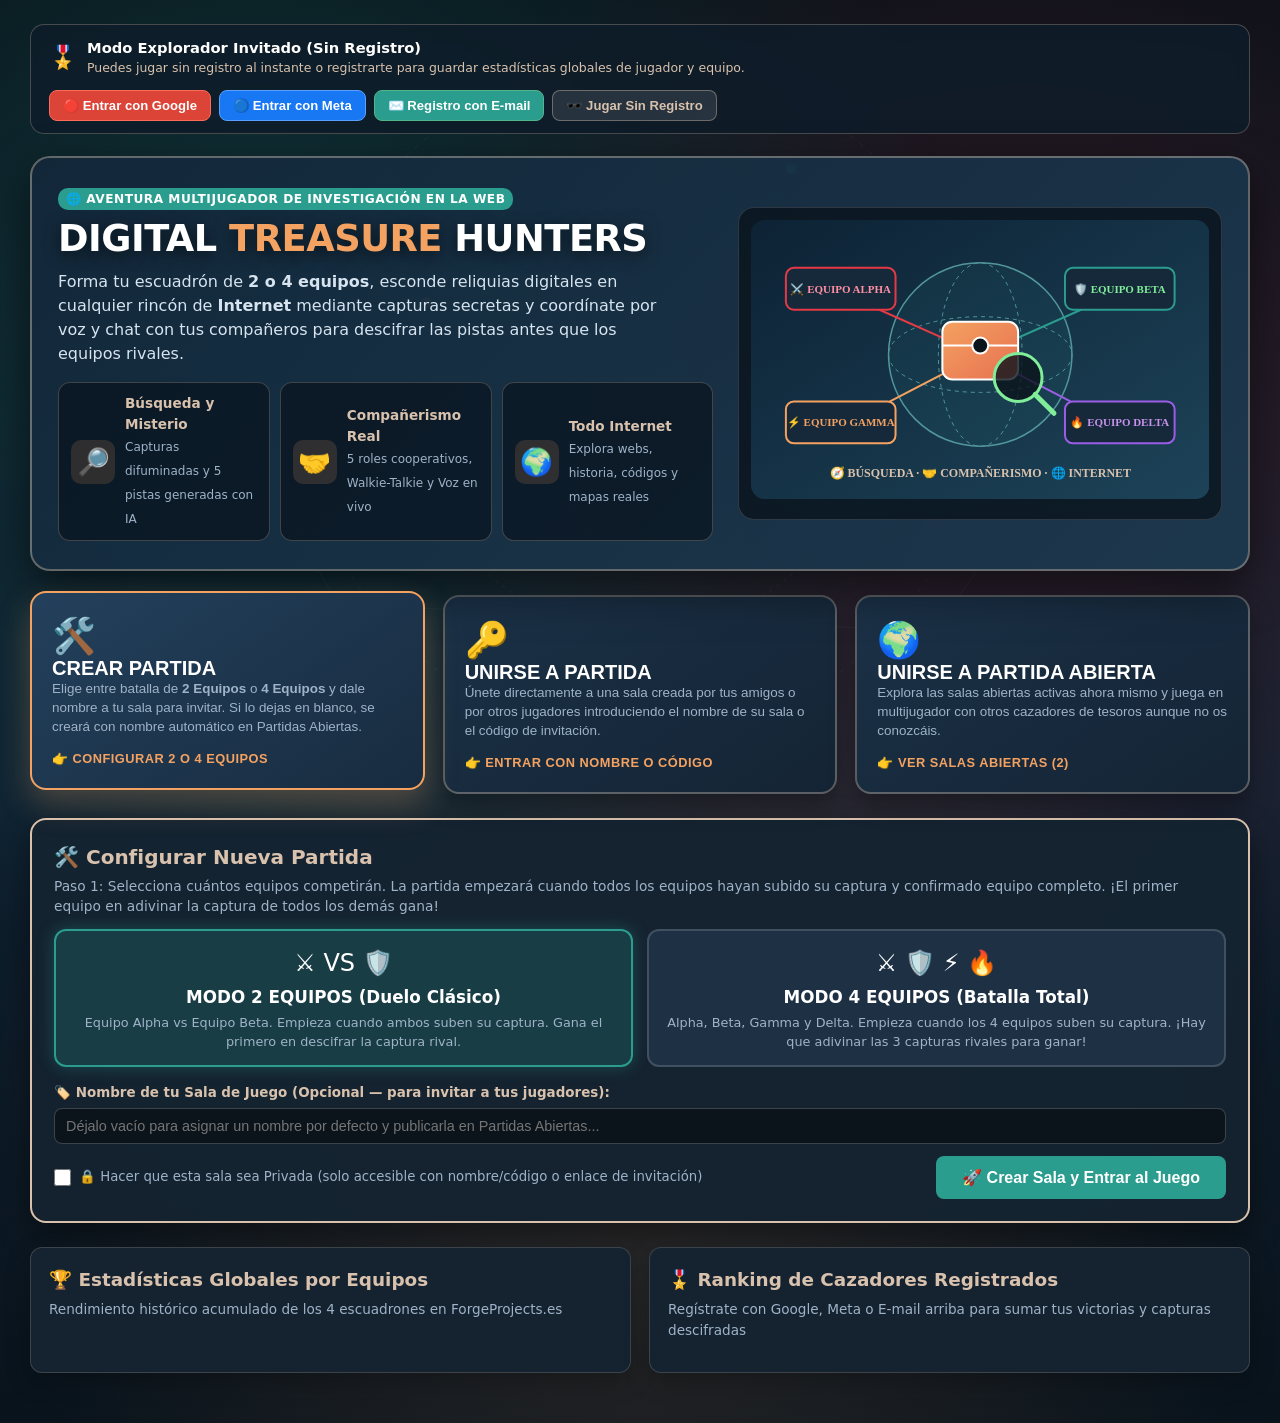
==== commit 1b04db41: "Add main lobby screen, 2/4 teams mode, open/private rooms, player registration and stats Co-authored" ====
--- a/server-hub/index.html
+++ b/server-hub/index.html
@@ -140,6 +140,315 @@
       box-shadow: 0 0 12px rgba(42, 157, 143, 0.5);
     }
 
+    .team-btn.active.gamma {
+      background: #f4a261;
+      color: #0b131b;
+      box-shadow: 0 0 12px rgba(244, 162, 97, 0.5);
+    }
+
+    .team-btn.active.delta {
+      background: #9b5de5;
+      color: #fff;
+      box-shadow: 0 0 12px rgba(155, 93, 229, 0.5);
+    }
+
+    /* ================= PANTALLA PRINCIPAL (LOBBY HERO + ILUSTRACIÓN + BOTONES PRINCIPALES) ================= */
+    .home-screen {
+      min-height: 100vh;
+      position: relative;
+      overflow-x: hidden;
+      background:
+        radial-gradient(circle at 20% 20%, rgba(42, 157, 143, 0.22) 0%, transparent 45%),
+        radial-gradient(circle at 80% 30%, rgba(230, 57, 70, 0.18) 0%, transparent 45%),
+        radial-gradient(circle at 50% 80%, rgba(244, 162, 97, 0.15) 0%, transparent 50%),
+        linear-gradient(180deg, #071018 0%, #0f2030 55%, #09131c 100%);
+      padding: 24px 18px 50px;
+    }
+
+    .home-bg-art {
+      position: absolute;
+      inset: 0;
+      pointer-events: none;
+      opacity: 0.35;
+      z-index: 0;
+    }
+
+    .home-wrapper {
+      position: relative;
+      z-index: 2;
+      max-width: 1220px;
+      margin: 0 auto;
+    }
+
+    .home-top-auth {
+      display: flex;
+      flex-wrap: wrap;
+      justify-content: space-between;
+      align-items: center;
+      gap: 12px;
+      background: rgba(15, 29, 42, 0.85);
+      border: 1px solid rgba(217, 194, 173, 0.28);
+      padding: 12px 18px;
+      border-radius: 14px;
+      backdrop-filter: blur(8px);
+      margin-bottom: 22px;
+    }
+
+    .auth-buttons-row {
+      display: flex;
+      flex-wrap: wrap;
+      gap: 8px;
+      align-items: center;
+    }
+
+    .auth-btn {
+      padding: 7px 13px;
+      border-radius: 8px;
+      border: 1px solid rgba(255,255,255,0.2);
+      font-weight: 700;
+      font-size: 0.82rem;
+      cursor: pointer;
+      display: inline-flex;
+      align-items: center;
+      gap: 6px;
+      color: #fff;
+      background: #1c3144;
+      transition: transform 0.15s, box-shadow 0.15s;
+    }
+
+    .auth-btn:hover {
+      transform: translateY(-1px);
+      box-shadow: 0 4px 12px rgba(0,0,0,0.35);
+    }
+
+    .auth-btn.google { background: #db4437; border-color: #ff6b5b; }
+    .auth-btn.meta { background: #1877f2; border-color: #5ca0ff; }
+    .auth-btn.email { background: #2a9d8f; border-color: #52b788; }
+    .auth-btn.guest { background: rgba(255,255,255,0.1); border-color: rgba(217,194,173,0.4); color: var(--accent); }
+
+    /* BANNER HERO ILUSTRADO (BÚSQUEDA, COMPAÑERISMO E INTERNET) */
+    .hero-banner {
+      background: linear-gradient(135deg, rgba(19, 39, 58, 0.92) 0%, rgba(28, 59, 82, 0.88) 100%);
+      border: 2px solid rgba(217, 194, 173, 0.4);
+      border-radius: 20px;
+      padding: 28px 26px;
+      box-shadow: 0 18px 45px rgba(0,0,0,0.55);
+      display: grid;
+      grid-template-columns: 1.15fr 0.85fr;
+      gap: 24px;
+      align-items: center;
+      margin-bottom: 24px;
+      position: relative;
+      overflow: hidden;
+    }
+
+    @media (max-width: 900px) {
+      .hero-banner {
+        grid-template-columns: 1fr;
+      }
+    }
+
+    .hero-title {
+      font-size: 2.3rem;
+      font-weight: 900;
+      letter-spacing: -0.5px;
+      color: #fff;
+      text-shadow: 0 4px 16px rgba(0,0,0,0.6);
+      line-height: 1.15;
+      margin-bottom: 10px;
+    }
+
+    .hero-title span {
+      color: #f4a261;
+    }
+
+    .hero-Lead {
+      font-size: 1rem;
+      color: #d6e4f0;
+      margin-bottom: 16px;
+      max-width: 620px;
+    }
+
+    .pillars-row {
+      display: grid;
+      grid-template-columns: repeat(3, 1fr);
+      gap: 10px;
+      margin-top: 12px;
+    }
+
+    @media (max-width: 600px) {
+      .pillars-row {
+        grid-template-columns: 1fr;
+      }
+    }
+
+    .pillar-card {
+      background: rgba(9, 18, 28, 0.65);
+      border: 1px solid rgba(217, 194, 173, 0.25);
+      border-radius: 12px;
+      padding: 10px 12px;
+      display: flex;
+      align-items: center;
+      gap: 10px;
+    }
+
+    .pillar-icon {
+      font-size: 1.65rem;
+      background: rgba(244, 162, 97, 0.15);
+      width: 44px;
+      height: 44px;
+      border-radius: 10px;
+      display: flex;
+      align-items: center;
+      justify-content: center;
+      flex-shrink: 0;
+    }
+
+    .pillar-card strong {
+      display: block;
+      font-size: 0.85rem;
+      color: var(--accent);
+    }
+
+    .pillar-card span {
+      font-size: 0.75rem;
+      color: var(--text-muted);
+    }
+
+    .hero-illustration-box {
+      background: rgba(8, 16, 24, 0.7);
+      border: 1px solid rgba(255,255,255,0.14);
+      border-radius: 16px;
+      padding: 12px;
+      text-align: center;
+    }
+
+    /* 3 BOTONES PRINCIPALES DE ACCIÓN EN EL LOBBY */
+    .main-actions-grid {
+      display: grid;
+      grid-template-columns: repeat(3, 1fr);
+      gap: 18px;
+      margin-bottom: 24px;
+    }
+
+    @media (max-width: 900px) {
+      .main-actions-grid {
+        grid-template-columns: 1fr;
+      }
+    }
+
+    .big-menu-btn {
+      background: linear-gradient(145deg, #1b3147 0%, #142434 100%);
+      border: 2px solid rgba(217, 194, 173, 0.35);
+      border-radius: 16px;
+      padding: 22px 20px;
+      color: #fff;
+      text-align: left;
+      cursor: pointer;
+      transition: all 0.2s ease;
+      box-shadow: 0 10px 24px rgba(0,0,0,0.35);
+      display: flex;
+      flex-direction: column;
+      justify-content: space-between;
+      gap: 10px;
+    }
+
+    .big-menu-btn:hover, .big-menu-btn.active-card {
+      transform: translateY(-4px);
+      border-color: #f4a261;
+      box-shadow: 0 14px 32px rgba(244, 162, 97, 0.25);
+      background: linear-gradient(145deg, #23405c 0%, #182c40 100%);
+    }
+
+    .big-menu-btn .btn-icon {
+      font-size: 2.2rem;
+    }
+
+    .big-menu-btn h3 {
+      font-size: 1.25rem;
+      color: #fff;
+      font-weight: 800;
+    }
+
+    .big-menu-btn p {
+      font-size: 0.84rem;
+      color: var(--text-muted);
+      line-height: 1.4;
+    }
+
+    .big-menu-btn .cta-tag {
+      display: inline-block;
+      margin-top: 4px;
+      font-size: 0.8rem;
+      font-weight: 800;
+      color: #f4a261;
+      text-transform: uppercase;
+      letter-spacing: 0.5px;
+    }
+
+    .lobby-subpanel {
+      background: rgba(21, 35, 49, 0.95);
+      border: 2px solid var(--accent);
+      border-radius: 16px;
+      padding: 22px;
+      margin-bottom: 24px;
+      box-shadow: 0 12px 32px rgba(0,0,0,0.45);
+    }
+
+    .team-mode-selector {
+      display: grid;
+      grid-template-columns: 1fr 1fr;
+      gap: 14px;
+      margin: 12px 0 16px;
+    }
+
+    .mode-option-btn {
+      background: var(--bg-card);
+      border: 2px solid rgba(255,255,255,0.15);
+      border-radius: 12px;
+      padding: 14px;
+      color: #fff;
+      cursor: pointer;
+      text-align: center;
+      transition: all 0.2s;
+    }
+
+    .mode-option-btn.selected {
+      border-color: #2a9d8f;
+      background: rgba(42, 157, 143, 0.22);
+      box-shadow: 0 0 16px rgba(42, 157, 143, 0.35);
+    }
+
+    .open-rooms-grid {
+      display: grid;
+      grid-template-columns: repeat(auto-fill, minmax(280px, 1fr));
+      gap: 12px;
+      margin-top: 12px;
+    }
+
+    .open-room-card {
+      background: var(--bg-card);
+      border: 1px solid rgba(255,255,255,0.14);
+      border-radius: 12px;
+      padding: 14px;
+      display: flex;
+      flex-direction: column;
+      justify-content: space-between;
+      gap: 10px;
+    }
+
+    .stats-grid-lobby {
+      display: grid;
+      grid-template-columns: 1fr 1fr;
+      gap: 18px;
+    }
+
+    @media (max-width: 850px) {
+      .stats-grid-lobby {
+        grid-template-columns: 1fr;
+      }
+    }
+
     .score-num {
       background: rgba(0,0,0,0.35);
       padding: 2px 8px;
@@ -686,13 +995,296 @@
 </head>
 <body>
 
+  <!-- ================= PANTALLA PRINCIPAL (LOBBY VISUAL + REGISTRO + CREAR/UNIRSE) ================= -->
+  <section id="home-screen" class="home-screen">
+    <!-- Fondo ilustrado de red global, coordenadas y brújula digital -->
+    <svg class="home-bg-art" viewBox="0 0 1440 900" fill="none" xmlns="http://www.w3.org/2000/svg" preserveAspectRatio="xMidYMid slice">
+      <circle cx="720" cy="450" r="380" stroke="#52969a" stroke-width="1" stroke-dasharray="6 8" opacity="0.4"/>
+      <circle cx="720" cy="450" r="260" stroke="#d9c2ad" stroke-width="1" stroke-dasharray="4 6" opacity="0.3"/>
+      <path d="M120 220 L480 340 L890 190 L1290 380 L1050 710 L380 680 Z" stroke="#3c6e71" stroke-width="1.5" opacity="0.35"/>
+      <circle cx="480" cy="340" r="6" fill="#f4a261"/>
+      <circle cx="890" cy="190" r="6" fill="#2a9d8f"/>
+      <circle cx="1050" cy="710" r="6" fill="#e63946"/>
+      <circle cx="380" cy="680" r="6" fill="#9b5de5"/>
+    </svg>
+
+    <div class="home-wrapper">
+
+      <!-- BARRA SUPERIOR DE PERFIL: REGISTRO (GOOGLE, META, EMAIL) O JUGAR SIN REGISTRO -->
+      <div class="home-top-auth">
+        <div style="display: flex; align-items: center; gap: 10px; flex-wrap: wrap;">
+          <span style="font-size: 1.4rem;">🎖️</span>
+          <div>
+            <div id="auth-status-label" style="font-weight: 800; font-size: 0.92rem; color: #fff;">
+              Modo Explorador Invitado (Sin Registro)
+            </div>
+            <div id="auth-stats-mini" style="font-size: 0.78rem; color: var(--accent);">
+              Puedes jugar sin registro al instante o registrarte para guardar estadísticas globales de jugador y equipo.
+            </div>
+          </div>
+        </div>
+
+        <div class="auth-buttons-row">
+          <button type="button" class="auth-btn google" onclick="openAuthModal('google')">
+            🔴 Entrar con Google
+          </button>
+          <button type="button" class="auth-btn meta" onclick="openAuthModal('meta')">
+            🔵 Entrar con Meta
+          </button>
+          <button type="button" class="auth-btn email" onclick="openAuthModal('email')">
+            ✉️ Registro con E-mail
+          </button>
+          <button type="button" class="auth-btn guest" onclick="playAsGuestQuick()">
+            🕶️ Jugar Sin Registro
+          </button>
+        </div>
+      </div>
+
+      <!-- Modal / Panel Desplegable de Registro Rápido (Google / Meta / E-mail) -->
+      <div id="auth-modal-box" class="lobby-subpanel hidden">
+        <div style="display: flex; justify-content: space-between; align-items: center; margin-bottom: 10px;">
+          <h3 id="auth-modal-title" style="color: var(--accent); font-size: 1.1rem;">🔐 Vincular Cuenta para Estadísticas</h3>
+          <button type="button" class="mini-btn" style="background:#445;" onclick="closeAuthModal()">Cerrar ✕</button>
+        </div>
+        <p style="font-size: 0.84rem; color: var(--text-muted); margin-bottom: 12px;">
+          Introduce tu alias de jugador y correo para vincular tus victorias, capturas resueltas y puntos de escuadrón:
+        </p>
+        <form onsubmit="submitAuthForm(event)" style="display: grid; grid-template-columns: 1fr 1fr auto; gap: 10px; align-items: end;">
+          <div class="form-group" style="margin:0;">
+            <label>👤 Nombre / Alias de Caza:</label>
+            <input type="text" id="auth-input-name" placeholder="Ej: ComandanteAlcor" required>
+          </div>
+          <div class="form-group" style="margin:0;">
+            <label>📧 Correo de la cuenta (<span id="auth-provider-tag">Google</span>):</label>
+            <input type="email" id="auth-input-email" placeholder="tu@correo.com" required>
+          </div>
+          <button type="submit" class="btn btn-success" style="height: 40px;">Guardar Perfil y Estadísticas</button>
+        </form>
+      </div>
+
+      <!-- BANNER CENTRAL CON DIBUJO/ARTE DEL JUEGO: BÚSQUEDA, COMPAÑERISMO E INTERNET -->
+      <div class="hero-banner">
+        <div>
+          <span class="badge solved" style="margin-bottom: 8px; font-size: 0.76rem; letter-spacing: 0.5px;">
+            🌐 AVENTURA MULTIJUGADOR DE INVESTIGACIÓN EN LA WEB
+          </span>
+          <h1 class="hero-title">
+            DIGITAL <span>TREASURE</span> HUNTERS
+          </h1>
+          <p class="hero-Lead">
+            Forma tu escuadrón de <strong>2 o 4 equipos</strong>, esconde reliquias digitales en cualquier rincón de <strong>Internet</strong> mediante capturas secretas y coordínate por voz y chat con tus compañeros para descifrar las pistas antes que los equipos rivales.
+          </p>
+
+          <!-- Los 3 Pilares Visuales del Juego -->
+          <div class="pillars-row">
+            <div class="pillar-card">
+              <div class="pillar-icon">🔎</div>
+              <div>
+                <strong>Búsqueda y Misterio</strong>
+                <span>Capturas difuminadas y 5 pistas generadas con IA</span>
+              </div>
+            </div>
+            <div class="pillar-card">
+              <div class="pillar-icon">🤝</div>
+              <div>
+                <strong>Compañerismo Real</strong>
+                <span>5 roles cooperativos, Walkie-Talkie y Voz en vivo</span>
+              </div>
+            </div>
+            <div class="pillar-card">
+              <div class="pillar-icon">🌍</div>
+              <div>
+                <strong>Todo Internet</strong>
+                <span>Explora webs, historia, códigos y mapas reales</span>
+              </div>
+            </div>
+          </div>
+        </div>
+
+        <!-- Ilustración SVG temática hecha a medida: Exploradores, Red Global, Lupa y Cofre Digital -->
+        <div class="hero-illustration-box">
+          <svg viewBox="0 0 460 280" width="100%" height="auto" xmlns="http://www.w3.org/2000/svg">
+            <defs>
+              <linearGradient id="skyGrad" x1="0" y1="0" x2="1" y2="1">
+                <stop offset="0%" stop-color="#0d2235"/>
+                <stop offset="100%" stop-color="#1d4358"/>
+              </linearGradient>
+              <linearGradient id="goldGrad" x1="0" y1="0" x2="1" y2="1">
+                <stop offset="0%" stop-color="#f4a261"/>
+                <stop offset="100%" stop-color="#e76f51"/>
+              </linearGradient>
+            </defs>
+            <rect width="460" height="280" rx="14" fill="url(#skyGrad)"/>
+            <!-- Globo de Internet y líneas de red -->
+            <circle cx="230" cy="135" r="92" stroke="#52969a" stroke-width="1.5" fill="rgba(42,157,143,0.08)"/>
+            <ellipse cx="230" cy="135" rx="92" ry="38" stroke="#52969a" stroke-width="1" stroke-dasharray="4 4" fill="none"/>
+            <ellipse cx="230" cy="135" rx="42" ry="92" stroke="#52969a" stroke-width="1" stroke-dasharray="4 4" fill="none"/>
+            <!-- Nodos de los 4 Equipos conectados en cooperación/competición -->
+            <line x1="95" y1="75" x2="230" y2="135" stroke="#e63946" stroke-width="2"/>
+            <line x1="365" y1="75" x2="230" y2="135" stroke="#2a9d8f" stroke-width="2"/>
+            <line x1="95" y1="205" x2="230" y2="135" stroke="#f4a261" stroke-width="2"/>
+            <line x1="365" y1="205" x2="230" y2="135" stroke="#9b5de5" stroke-width="2"/>
+            <!-- Tarjetas de los escuadrones -->
+            <rect x="35" y="48" width="110" height="42" rx="8" fill="#16293b" stroke="#e63946" stroke-width="2"/>
+            <text x="90" y="73" fill="#ff8fa3" font-size="11" font-family="Segoe UI" font-weight="bold" text-anchor="middle">⚔️ EQUIPO ALPHA</text>
+            <rect x="315" y="48" width="110" height="42" rx="8" fill="#16293b" stroke="#2a9d8f" stroke-width="2"/>
+            <text x="370" y="73" fill="#80ed99" font-size="11" font-family="Segoe UI" font-weight="bold" text-anchor="middle">🛡️ EQUIPO BETA</text>
+            <rect x="35" y="182" width="110" height="42" rx="8" fill="#16293b" stroke="#f4a261" stroke-width="2"/>
+            <text x="90" y="207" fill="#f4a261" font-size="11" font-family="Segoe UI" font-weight="bold" text-anchor="middle">⚡ EQUIPO GAMMA</text>
+            <rect x="315" y="182" width="110" height="42" rx="8" fill="#16293b" stroke="#9b5de5" stroke-width="2"/>
+            <text x="370" y="207" fill="#c792ea" font-size="11" font-family="Segoe UI" font-weight="bold" text-anchor="middle">🔥 EQUIPO DELTA</text>
+            <!-- Cofre / Tesoro Digital Central + Lupa de Búsqueda -->
+            <rect x="192" y="102" width="76" height="58" rx="10" fill="url(#goldGrad)" stroke="#fff" stroke-width="2"/>
+            <path d="M192 126 H268" stroke="#fff" stroke-width="2"/>
+            <circle cx="230" cy="126" r="8" fill="#0b131b" stroke="#fff" stroke-width="2"/>
+            <circle cx="268" cy="158" r="24" fill="rgba(11,19,27,0.8)" stroke="#80ed99" stroke-width="3"/>
+            <line x1="285" y1="175" x2="304" y2="194" stroke="#80ed99" stroke-width="5" stroke-linecap="round"/>
+            <text x="230" y="258" fill="#d9c2ad" font-size="12" font-family="Segoe UI" font-weight="bold" text-anchor="middle">
+              🧭 BÚSQUEDA · 🤝 COMPAÑERISMO · 🌐 INTERNET
+            </text>
+          </svg>
+        </div>
+      </div>
+
+      <!-- LOS 3 GRANDES BOTONES INTUITIVOS DEL MENÚ PRINCIPAL -->
+      <div class="main-actions-grid">
+        <!-- BOTÓN 1: CREAR PARTIDA -->
+        <button type="button" class="big-menu-btn active-card" id="menu-btn-create" onclick="showLobbyPanel('create')">
+          <div>
+            <div class="btn-icon">🛠️</div>
+            <h3>CREAR PARTIDA</h3>
+            <p>Elige entre batalla de <strong>2 Equipos</strong> o <strong>4 Equipos</strong> y dale nombre a tu sala para invitar. Si lo dejas en blanco, se creará con nombre automático en Partidas Abiertas.</p>
+          </div>
+          <span class="cta-tag">👉 Configurar 2 o 4 Equipos</span>
+        </button>
+
+        <!-- BOTÓN 2: UNIRSE A PARTIDA (PRIVADA / CÓDIGO O NOMBRE) -->
+        <button type="button" class="big-menu-btn" id="menu-btn-join-private" onclick="showLobbyPanel('join-private')">
+          <div>
+            <div class="btn-icon">🔑</div>
+            <h3>UNIRSE A PARTIDA</h3>
+            <p>Únete directamente a una sala creada por tus amigos o por otros jugadores introduciendo el nombre de su sala o el código de invitación.</p>
+          </div>
+          <span class="cta-tag">👉 Entrar con Nombre o Código</span>
+        </button>
+
+        <!-- BOTÓN 3: UNIRSE A PARTIDA ABIERTA (MULTIPLAYER PÚBLICO) -->
+        <button type="button" class="big-menu-btn" id="menu-btn-join-open" onclick="showLobbyPanel('join-open')">
+          <div>
+            <div class="btn-icon">🌍</div>
+            <h3>UNIRSE A PARTIDA ABIERTA</h3>
+            <p>Explora las salas abiertas activas ahora mismo y juega en multijugador con otros cazadores de tesoros aunque no os conozcáis.</p>
+          </div>
+          <span class="cta-tag">👉 Ver Salas Abiertas (<span id="open-rooms-count-badge">2</span>)</span>
+        </button>
+      </div>
+
+      <!-- SUBPANEL 1: CREAR PARTIDA (2 O 4 EQUIPOS + NOMBRE DE SALA) -->
+      <div id="lobby-panel-create" class="lobby-subpanel">
+        <h2 style="color: var(--accent); font-size: 1.25rem; margin-bottom: 4px;">🛠️ Configurar Nueva Partida</h2>
+        <p style="font-size: 0.86rem; color: var(--text-muted);">
+          Paso 1: Selecciona cuántos equipos competirán. La partida empezará cuando todos los equipos hayan subido su captura y confirmado equipo completo. ¡El primer equipo en adivinar la captura de todos los demás gana!
+        </p>
+
+        <div class="team-mode-selector">
+          <div class="mode-option-btn selected" id="mode-btn-2teams" onclick="selectCreateMaxTeams(2)">
+            <div style="font-size: 1.5rem; margin-bottom: 4px;">⚔️ VS 🛡️</div>
+            <div style="font-weight: 800; font-size: 1.05rem;">MODO 2 EQUIPOS (Duelo Clásico)</div>
+            <div style="font-size: 0.8rem; color: var(--text-muted); margin-top: 3px;">
+              Equipo Alpha vs Equipo Beta. Empieza cuando ambos suben su captura. Gana el primero en descifrar la captura rival.
+            </div>
+          </div>
+
+          <div class="mode-option-btn" id="mode-btn-4teams" onclick="selectCreateMaxTeams(4)">
+            <div style="font-size: 1.5rem; margin-bottom: 4px;">⚔️ 🛡️ ⚡ 🔥</div>
+            <div style="font-weight: 800; font-size: 1.05rem;">MODO 4 EQUIPOS (Batalla Total)</div>
+            <div style="font-size: 0.8rem; color: var(--text-muted); margin-top: 3px;">
+              Alpha, Beta, Gamma y Delta. Empieza cuando los 4 equipos suben su captura. ¡Hay que adivinar las 3 capturas rivales para ganar!
+            </div>
+          </div>
+        </div>
+
+        <div class="form-group">
+          <label for="create-room-name-input">🏷️ Nombre de tu Sala de Juego (Opcional — para invitar a tus jugadores):</label>
+          <input type="text" id="create-room-name-input" placeholder="Déjalo vacío para asignar un nombre por defecto y publicarla en Partidas Abiertas...">
+        </div>
+
+        <div style="display: flex; flex-wrap: wrap; justify-content: space-between; align-items: center; gap: 12px; margin-top: 12px;">
+          <label style="font-size: 0.83rem; color: var(--text-muted); display: flex; align-items: center; gap: 8px; cursor: pointer;">
+            <input type="checkbox" id="create-room-private-chk" style="width: 17px; height: 17px;">
+            🔒 Hacer que esta sala sea Privada (solo accesible con nombre/código o enlace de invitación)
+          </label>
+
+          <button type="button" class="btn btn-success" style="width: auto; padding: 12px 26px; font-size: 1rem;" onclick="createNewGameFromLobby()">
+            🚀 Crear Sala y Entrar al Juego
+          </button>
+        </div>
+      </div>
+
+      <!-- SUBPANEL 2: UNIRSE A PARTIDA PRIVADA / POR NOMBRE O CÓDIGO -->
+      <div id="lobby-panel-join-private" class="lobby-subpanel hidden">
+        <h2 style="color: var(--accent); font-size: 1.25rem; margin-bottom: 6px;">🔑 Unirse a la Sala de otro Jugador</h2>
+        <p style="font-size: 0.86rem; color: var(--text-muted); margin-bottom: 14px;">
+          Escribe el <strong>nombre de la sala</strong> o el <strong>código</strong> que te haya compartido el creador de la partida:
+        </p>
+        <div style="display: flex; gap: 10px; flex-wrap: wrap;">
+          <input type="text" id="join-private-input" placeholder="Ej: SALA-1 o el nombre que le dio tu amigo..." style="flex: 1; padding: 12px; border-radius: 8px; background: var(--bg-dark); border: 1px solid rgba(255,255,255,0.25); color: #fff; font-size: 1rem;">
+          <button type="button" class="btn btn-success" style="width: auto; padding: 12px 26px;" onclick="joinPrivateRoomFromLobby()">
+            🚪 Entrar a la Sala
+          </button>
+        </div>
+      </div>
+
+      <!-- SUBPANEL 3: LISTADO DE PARTIDAS ABIERTAS (MULTIPLAYER PÚBLICO) -->
+      <div id="lobby-panel-join-open" class="lobby-subpanel hidden">
+        <div style="display: flex; justify-content: space-between; align-items: center; flex-wrap: wrap; gap: 10px;">
+          <div>
+            <h2 style="color: var(--accent); font-size: 1.25rem;">🌍 Partidas Abiertas en Curso</h2>
+            <p style="font-size: 0.84rem; color: var(--text-muted);">
+              Únete con un clic a cualquiera de las salas públicas o crea una partida rápida sin nombre para que aparezca aquí.
+            </p>
+          </div>
+          <button type="button" class="mini-btn" style="background: #2a9d8f; padding: 8px 14px;" onclick="createQuickOpenRoom()">
+            ⚡ Crear Partida Abierta Rápida
+          </button>
+        </div>
+
+        <div id="open-rooms-container" class="open-rooms-grid">
+          <p style="color: var(--text-muted);">Buscando partidas abiertas...</p>
+        </div>
+      </div>
+
+      <!-- ESTADÍSTICAS GLOBALES DE EQUIPOS Y RANKING DE JUGADORES -->
+      <div class="stats-grid-lobby">
+        <div class="panel">
+          <h2>🏆 Estadísticas Globales por Equipos</h2>
+          <p class="sub">Rendimiento histórico acumulado de los 4 escuadrones en ForgeProjects.es</p>
+          <div id="global-team-stats-box" style="display: grid; grid-template-columns: 1fr 1fr; gap: 10px;"></div>
+        </div>
+
+        <div class="panel">
+          <h2>🎖️ Ranking de Cazadores Registrados</h2>
+          <p class="sub">Regístrate con Google, Meta o E-mail arriba para sumar tus victorias y capturas descifradas</p>
+          <div id="global-players-leaderboard" style="font-size: 0.85rem;"></div>
+        </div>
+      </div>
+
+    </div>
+  </section>
+
+  <!-- ================= PANTALLA DE JUEGO DENTRO DE LA SALA ================= -->
+  <div id="game-screen" class="hidden">
+
   <!-- 1. BARRA SUPERIOR: MARCADOR Y SALA DE PARTIDA -->
   <header class="top-bar">
     <div class="brand">
-      <div style="font-size: 1.8rem;">🧭</div>
+      <button type="button" class="mini-btn" style="background: rgba(255,255,255,0.12); border: 1px solid rgba(255,255,255,0.25); padding: 7px 12px;" onclick="returnToMainLobby()">
+        🏠 Menú Principal
+      </button>
+      <div style="font-size: 1.6rem;">🧭</div>
       <div>
-        <h1>Digital Treasure Hunters</h1>
-        <span>Multijugador por Salas y Equipos — ForgeProjects.es</span>
+        <h1 id="header-room-title">Digital Treasure Hunters</h1>
+        <span id="header-room-subtitle">Multijugador por Salas y Equipos — ForgeProjects.es</span>
       </div>
     </div>
 
@@ -700,19 +1292,23 @@
     <div class="room-box">
       <span style="font-size: 0.8rem; color: var(--accent); font-weight: 700;">🎲 SALA:</span>
       <input type="text" id="room-code-input" value="SALA-1" title="Escribe el código de tu partida">
-      <button class="mini-btn" onclick="changeRoom()">Entrar</button>
-      <button class="mini-btn" style="background: var(--secondary);" onclick="createNewRandomRoom()" title="Crear una sala nueva aleatoria">+ Nueva</button>
-      <button class="mini-btn" style="background: #2a9d8f;" onclick="copyRoomInviteLink()" id="invite-link-btn">🔗 Invitar</button>
+      <button class="mini-btn" onclick="changeRoom()">Cambiar</button>
+      <button class="mini-btn" style="background: #2a9d8f;" onclick="copyRoomInviteLink()" id="invite-link-btn">🔗 Invitar Jugadores</button>
     </div>
 
-    <!-- Marcador de la Sala Actual -->
-    <div class="scoreboard">
+    <!-- Marcador Dinámico de 2 o 4 Equipos -->
+    <div class="scoreboard" id="scoreboard-bar">
       <button id="btn-team-alpha" class="team-btn alpha active" onclick="setTeam('team-alpha')">
         ⚔️ ALPHA <span class="score-num" id="score-alpha">0</span>
       </button>
-      <span style="font-weight: 900; color: var(--accent); font-size: 0.8rem;">VS</span>
       <button id="btn-team-beta" class="team-btn beta" onclick="setTeam('team-beta')">
         🛡️ BETA <span class="score-num" id="score-beta">0</span>
+      </button>
+      <button id="btn-team-gamma" class="team-btn gamma hidden" onclick="setTeam('team-gamma')">
+        ⚡ GAMMA <span class="score-num" id="score-gamma">0</span>
+      </button>
+      <button id="btn-team-delta" class="team-btn delta hidden" onclick="setTeam('team-delta')">
+        🔥 DELTA <span class="score-num" id="score-delta">0</span>
       </button>
     </div>
   </header>
@@ -761,8 +1357,10 @@
             </div>
           </div>
           <div class="readiness-pills">
-            <span class="ready-pill" id="pill-alpha-status">⚔️ Alpha: ⏳ Pendiente</span>
-            <span class="ready-pill" id="pill-beta-status">🛡️ Beta: ⏳ Pendiente</span>
+            <div id="dynamic-readiness-pills" style="display:flex; flex-wrap:wrap; gap:6px;">
+              <span class="ready-pill" id="pill-alpha-status">⚔️ Alpha: ⏳ Pendiente</span>
+              <span class="ready-pill" id="pill-beta-status">🛡️ Beta: ⏳ Pendiente</span>
+            </div>
             <button type="button" class="mini-btn" id="btn-toggle-team-ready" style="background: #2a9d8f;" onclick="toggleMyTeamReady()">
               ✅ Confirmar Mi Equipo Completo y Listo
             </button>
@@ -952,9 +1550,10 @@
 
     </div>
   </div>
+  </div> <!-- Fin #game-screen -->
 
   <script>
-    // ================= ESTADO MULTIJUGADOR POR SALA Y EQUIPO =================
+    // ================= ESTADO MULTIJUGADOR POR SALA, 2/4 EQUIPOS Y PERFIL =================
     const ALL_ROLES = ['decoder', 'navigator', 'historian', 'translator', 'visual-analyst'];
     const ROLE_NAMES = {
       'decoder': '🔎 Decodificador',
@@ -964,8 +1563,23 @@
       'visual-analyst': '👁️ Analista Visual'
     };
 
+    const TEAM_NAMES = {
+      'team-alpha': '⚔️ Equipo Alpha',
+      'team-beta':  '🛡️ Equipo Beta',
+      'team-gamma': '⚡ Equipo Gamma',
+      'team-delta': '🔥 Equipo Delta'
+    };
+
+    const TEAM_SHORT = {
+      'team-alpha': '⚔️ Alpha',
+      'team-beta':  '🛡️ Beta',
+      'team-gamma': '⚡ Gamma',
+      'team-delta': '🔥 Delta'
+    };
+
     const urlParams = new URLSearchParams(window.location.search);
-    const initialRoom = (urlParams.get('room') || localStorage.getItem('dth_room') || 'SALA-1').toUpperCase();
+    const urlRoomParam = urlParams.get('room');
+    const initialRoom = (urlRoomParam || localStorage.getItem('dth_room') || 'SALA-1').toUpperCase();
 
     let playerId = localStorage.getItem('dth_player_id');
     if (!playerId) {
@@ -974,7 +1588,15 @@
     }
 
     let state = {
+      inLobby: !urlRoomParam,
+      createMaxTeams: 2,
+      authProvider: localStorage.getItem('dth_auth_provider') || 'guest',
+      authEmail: localStorage.getItem('dth_auth_email') || '',
+      userStats: { matchesPlayed: 0, matchesWon: 0, capturesSolved: 0, challengesHidden: 0 },
       roomCode: initialRoom,
+      roomName: initialRoom,
+      maxTeams: 2,
+      winnerTeam: null,
       playerId: playerId,
       playerName: localStorage.getItem('dth_name') || ('Agente-' + playerId.slice(2, 5).toUpperCase()),
       team: localStorage.getItem('dth_team') || 'team-alpha',
@@ -983,9 +1605,9 @@
       players: [],
       challenges: [],
       matchStatus: 'setup',
-      teamReady: { 'team-alpha': false, 'team-beta': false },
-      teamHasChallenge: { 'team-alpha': false, 'team-beta': false },
-      teamScores: { 'team-alpha': 0, 'team-beta': 0 },
+      teamReady: { 'team-alpha': false, 'team-beta': false, 'team-gamma': false, 'team-delta': false },
+      teamHasChallenge: { 'team-alpha': false, 'team-beta': false, 'team-gamma': false, 'team-delta': false },
+      teamScores: { 'team-alpha': 0, 'team-beta': 0, 'team-gamma': 0, 'team-delta': 0 },
       teamChat: [],
       selectedChallengeId: null,
       showAllClues: false,
@@ -1003,6 +1625,13 @@
     let audioChunks = [];
     let isRecordingVoice = false;
     let liveVoiceOpen = false;
+    let pendingAuthProvider = 'google';
+
+    function getActiveTeamsList() {
+      return state.maxTeams === 4
+        ? ['team-alpha', 'team-beta', 'team-gamma', 'team-delta']
+        : ['team-alpha', 'team-beta'];
+    }
 
     document.addEventListener('DOMContentLoaded', async () => {
       document.getElementById('room-code-input').value = state.roomCode;
@@ -1014,19 +1643,279 @@
       nameInput.addEventListener('change', () => {
         state.playerName = nameInput.value.trim() || 'Agente';
         localStorage.setItem('dth_name', state.playerName);
+        syncUserProfileWithServer();
         registerPresenceInRoom();
       });
 
-      updateTeamThemeUI();
-      await registerPresenceInRoom();
-      await syncRoomState();
-
-      // Sincronización periódica cada 3.5 segundos (jugadores, roles, retos y chat/voz de equipo)
-      setInterval(syncRoomState, 3500);
+      await syncUserProfileWithServer();
+      await fetchLobbyData();
+
+      if (!state.inLobby) {
+        enterGameScreenUI();
+        await registerPresenceInRoom();
+        await syncRoomState();
+      } else {
+        returnToMainLobby(false);
+      }
+
+      // Sincronización periódica cada 3.5 segundos
+      setInterval(() => {
+        if (state.inLobby) {
+          fetchLobbyData();
+        } else {
+          syncRoomState();
+        }
+      }, 3500);
 
       // Soporte para pegar capturas con Ctrl+V
       window.addEventListener('paste', handleClipboardPaste);
     });
+
+    // ================= PANTALLA PRINCIPAL (LOBBY, REGISTRO Y PARTIDAS ABIERTAS/PRIVADAS) =================
+    function showLobbyPanel(panelKey) {
+      document.getElementById('lobby-panel-create').classList.toggle('hidden', panelKey !== 'create');
+      document.getElementById('lobby-panel-join-private').classList.toggle('hidden', panelKey !== 'join-private');
+      document.getElementById('lobby-panel-join-open').classList.toggle('hidden', panelKey !== 'join-open');
+
+      document.getElementById('menu-btn-create').classList.toggle('active-card', panelKey === 'create');
+      document.getElementById('menu-btn-join-private').classList.toggle('active-card', panelKey === 'join-private');
+      document.getElementById('menu-btn-join-open').classList.toggle('active-card', panelKey === 'join-open');
+
+      if (panelKey === 'join-open') {
+        fetchLobbyData();
+      }
+    }
+
+    function selectCreateMaxTeams(num) {
+      state.createMaxTeams = (num === 4) ? 4 : 2;
+      document.getElementById('mode-btn-2teams').classList.toggle('selected', state.createMaxTeams === 2);
+      document.getElementById('mode-btn-4teams').classList.toggle('selected', state.createMaxTeams === 4);
+    }
+
+    function openAuthModal(provider) {
+      pendingAuthProvider = provider;
+      const labels = { google: 'Google', meta: 'Meta / Facebook', email: 'E-mail' };
+      document.getElementById('auth-provider-tag').textContent = labels[provider] || 'E-mail';
+      document.getElementById('auth-modal-title').textContent = `🔐 Iniciar Sesión / Registro con ${labels[provider] || 'E-mail'}`;
+      document.getElementById('auth-input-name').value = state.playerName;
+      document.getElementById('auth-input-email').value = state.authEmail || '';
+      document.getElementById('auth-modal-box').classList.remove('hidden');
+    }
+
+    function closeAuthModal() {
+      document.getElementById('auth-modal-box').classList.add('hidden');
+    }
+
+    async function submitAuthForm(e) {
+      e.preventDefault();
+      const name = document.getElementById('auth-input-name').value.trim();
+      const email = document.getElementById('auth-input-email').value.trim();
+      if (!name || !email) return;
+
+      state.playerName = name;
+      state.authEmail = email;
+      state.authProvider = pendingAuthProvider;
+
+      localStorage.setItem('dth_name', state.playerName);
+      localStorage.setItem('dth_auth_email', state.authEmail);
+      localStorage.setItem('dth_auth_provider', state.authProvider);
+      document.getElementById('player-name').value = state.playerName;
+
+      await syncUserProfileWithServer();
+      closeAuthModal();
+      await fetchLobbyData();
+    }
+
+    async function playAsGuestQuick() {
+      state.authProvider = 'guest';
+      localStorage.setItem('dth_auth_provider', 'guest');
+      closeAuthModal();
+      await syncUserProfileWithServer();
+      showLobbyPanel('join-open');
+    }
+
+    async function syncUserProfileWithServer() {
+      try {
+        const res = await fetch('./api/?action=authUser', {
+          method: 'POST',
+          headers: { 'Content-Type': 'application/json' },
+          body: JSON.stringify({
+            userId: state.playerId,
+            name: state.playerName,
+            email: state.authEmail,
+            provider: state.authProvider
+          })
+        });
+        if (res.ok) {
+          const data = await res.json();
+          if (data && data.success && data.user) {
+            state.playerId = data.user.id;
+            localStorage.setItem('dth_player_id', state.playerId);
+            state.userStats = data.user.stats || state.userStats;
+            renderAuthBannerUI(data.user);
+          }
+        }
+      } catch (e) {}
+    }
+
+    function renderAuthBannerUI(user) {
+      const label = document.getElementById('auth-status-label');
+      const mini = document.getElementById('auth-stats-mini');
+      const provBadge = { google: '🔴 Google', meta: '🔵 Meta', email: '✉️ E-mail', guest: '🕶️ Sin Registro' };
+      const st = user.stats || { matchesPlayed: 0, matchesWon: 0, capturesSolved: 0, challengesHidden: 0 };
+
+      if (user.isRegistered) {
+        label.innerHTML = `✅ Conectado como <strong>${user.name}</strong> (${provBadge[user.provider] || 'Registrado'})`;
+      } else {
+        label.innerHTML = `🕶️ Jugando como Invitado: <strong>${user.name}</strong> (Sin Registro)`;
+      }
+      mini.innerHTML = `📊 Tus Estadísticas: <strong>${st.matchesWon || 0}</strong> Victorias · <strong>${st.capturesSolved || 0}</strong> Capturas Adivinadas · <strong>${st.challengesHidden || 0}</strong> Capturas Ocultadas`;
+    }
+
+    async function fetchLobbyData() {
+      try {
+        const res = await fetch('./api/?action=lobbyData');
+        if (!res.ok) return;
+        const data = await res.json();
+        if (!data || !data.success) return;
+
+        const openRooms = data.openRooms || [];
+        document.getElementById('open-rooms-count-badge').textContent = openRooms.length;
+
+        const openContainer = document.getElementById('open-rooms-container');
+        if (openRooms.length === 0) {
+          openContainer.innerHTML = `<p style="color: var(--text-muted);">No hay partidas abiertas en este instante. ¡Pulsa en Crear Partida sin poner nombre y se abrirá una enseguida!</p>`;
+        } else {
+          openContainer.innerHTML = openRooms.map(rm => {
+            const statusText = rm.matchStatus === 'hunting'
+              ? '🔥 En Caza'
+              : (rm.matchStatus === 'finished' ? '🏆 Finalizada' : `⏳ Preparando (${rm.teamsReadyCount}/${rm.maxTeams} equipos listos)`);
+            return `
+              <div class="open-room-card">
+                <div>
+                  <div style="display:flex; justify-content:space-between; align-items:center; gap:6px; margin-bottom:6px;">
+                    <span class="badge solved">${rm.maxTeams} EQUIPOS</span>
+                    <span style="font-size:0.75rem; color:var(--accent); font-weight:700;">Código: ${rm.code}</span>
+                  </div>
+                  <div style="font-weight:800; font-size:1rem; color:#fff; margin-bottom:4px;">${rm.name}</div>
+                  <div style="font-size:0.8rem; color:var(--text-muted);">
+                    👥 ${rm.playersCount} jugador(es) · ${statusText}
+                  </div>
+                </div>
+                <button type="button" class="btn btn-success" onclick="enterRoomFromLobby('${rm.code}')">
+                  🌍 Unirse a esta Partida Abierta
+                </button>
+              </div>
+            `;
+          }).join('');
+        }
+
+        // Estadísticas globales de los 4 equipos
+        const gTeams = data.globalTeamStats || {};
+        const teamStatsBox = document.getElementById('global-team-stats-box');
+        teamStatsBox.innerHTML = ['team-alpha', 'team-beta', 'team-gamma', 'team-delta'].map(tKey => {
+          const ts = gTeams[tKey] || { matchesWon: 0, capturesSolved: 0, challengesHidden: 0 };
+          return `
+            <div style="background:var(--bg-card); padding:10px 12px; border-radius:10px; border:1px solid rgba(255,255,255,0.1);">
+              <div style="font-weight:800; color:#fff; font-size:0.9rem;">${TEAM_NAMES[tKey]}</div>
+              <div style="font-size:0.78rem; color:var(--accent); margin-top:3px;">
+                🏆 <strong>${ts.matchesWon || 0}</strong> Partidas Ganadas<br>
+                🎯 <strong>${ts.capturesSolved || 0}</strong> Capturas Adivinadas
+              </div>
+            </div>
+          `;
+        }).join('');
+
+        // Ranking de jugadores
+        const lb = data.leaderboard || [];
+        const lbBox = document.getElementById('global-players-leaderboard');
+        if (lb.length === 0) {
+          lbBox.innerHTML = `<p style="color:var(--text-muted);">Aún no hay cazadores en el ranking. ¡Sé el primero en sumar puntos!</p>`;
+        } else {
+          lbBox.innerHTML = lb.slice(0, 6).map((u, idx) => {
+            const st = u.stats || {};
+            const tag = u.isRegistered ? '✅' : '🕶️';
+            return `
+              <div style="display:flex; justify-content:space-between; padding:7px 10px; background:var(--bg-card); border-radius:8px; margin-bottom:6px;">
+                <span><strong>#${idx + 1}</strong> ${tag} ${u.name}</span>
+                <span style="color:var(--accent); font-weight:700;">🏆 ${st.matchesWon || 0} victorias · 🎯 ${st.capturesSolved || 0} aciertos</span>
+              </div>
+            `;
+          }).join('');
+        }
+      } catch (e) {}
+    }
+
+    async function createNewGameFromLobby() {
+      const customName = document.getElementById('create-room-name-input').value.trim();
+      const isPrivate = document.getElementById('create-room-private-chk').checked;
+
+      try {
+        const res = await fetch('./api/?action=createRoom', {
+          method: 'POST',
+          headers: { 'Content-Type': 'application/json' },
+          body: JSON.stringify({
+            maxTeams: state.createMaxTeams,
+            roomName: customName,
+            isPrivate: isPrivate
+          })
+        });
+        if (res.ok) {
+          const data = await res.json();
+          if (data && data.success && data.room) {
+            await enterRoomFromLobby(data.room.code);
+          }
+        }
+      } catch (e) {}
+    }
+
+    async function createQuickOpenRoom() {
+      document.getElementById('create-room-name-input').value = '';
+      document.getElementById('create-room-private-chk').checked = false;
+      await createNewGameFromLobby();
+    }
+
+    async function joinPrivateRoomFromLobby() {
+      const val = document.getElementById('join-private-input').value.trim();
+      if (!val) return;
+      await enterRoomFromLobby(val);
+    }
+
+    async function enterRoomFromLobby(roomCodeOrName) {
+      state.roomCode = roomCodeOrName.trim().toUpperCase();
+      localStorage.setItem('dth_room', state.roomCode);
+      state.selectedChallengeId = null;
+      state.initialChatLoaded = false;
+      state.autoSwitchedToHunt = false;
+
+      enterGameScreenUI();
+      document.getElementById('room-code-input').value = state.roomCode;
+      document.getElementById('current-room-label').textContent = state.roomCode;
+      document.getElementById('hide-room-label').textContent = state.roomCode;
+
+      const newUrl = `${window.location.pathname}?room=${encodeURIComponent(state.roomCode)}`;
+      window.history.replaceState({}, '', newUrl);
+
+      await registerPresenceInRoom();
+      await syncRoomState();
+    }
+
+    function enterGameScreenUI() {
+      state.inLobby = false;
+      document.getElementById('home-screen').classList.add('hidden');
+      document.getElementById('game-screen').classList.remove('hidden');
+      updateTeamThemeUI();
+    }
+
+    function returnToMainLobby(pushUrl = true) {
+      state.inLobby = true;
+      document.getElementById('game-screen').classList.add('hidden');
+      document.getElementById('home-screen').classList.remove('hidden');
+      if (pushUrl) {
+        window.history.replaceState({}, '', window.location.pathname);
+      }
+      fetchLobbyData();
+    }
 
     // ================= GESTIÓN DE SALAS (PARTIDAS) =================
     async function changeRoom() {
@@ -1086,21 +1975,30 @@
     }
 
     function updateTeamThemeUI() {
-      const isAlpha = state.team === 'team-alpha';
-      document.getElementById('btn-team-alpha').classList.toggle('active', isAlpha);
-      document.getElementById('btn-team-beta').classList.toggle('active', !isAlpha);
+      const activeTeams = getActiveTeamsList();
+      if (!activeTeams.includes(state.team)) {
+        state.team = 'team-alpha';
+      }
+
+      document.getElementById('btn-team-alpha').classList.toggle('active', state.team === 'team-alpha');
+      document.getElementById('btn-team-beta').classList.toggle('active', state.team === 'team-beta');
+      document.getElementById('btn-team-gamma').classList.toggle('active', state.team === 'team-gamma');
+      document.getElementById('btn-team-delta').classList.toggle('active', state.team === 'team-delta');
+
+      document.getElementById('btn-team-gamma').classList.toggle('hidden', state.maxTeams !== 4);
+      document.getElementById('btn-team-delta').classList.toggle('hidden', state.maxTeams !== 4);
 
       const commsPanel = document.getElementById('team-comms-panel');
-      commsPanel.classList.toggle('alpha-theme', isAlpha);
-      commsPanel.classList.toggle('beta-theme', !isAlpha);
-
-      document.getElementById('comms-title').textContent = isAlpha
-        ? '🔒 Radio y Chat — Equipo Alpha'
-        : '🔒 Radio y Chat — Equipo Beta';
+      commsPanel.classList.toggle('alpha-theme', state.team === 'team-alpha' || state.team === 'team-gamma');
+      commsPanel.classList.toggle('beta-theme', state.team === 'team-beta' || state.team === 'team-delta');
+
+      const teamFull = TEAM_NAMES[state.team] || '⚔️ Equipo Alpha';
+      const teamShort = TEAM_SHORT[state.team] || '⚔️ Alpha';
+      document.getElementById('comms-title').textContent = `🔒 Radio y Chat — ${teamFull}`;
 
       const badge = document.getElementById('comms-privacy-badge');
-      badge.className = 'badge ' + (isAlpha ? 'alpha' : 'beta');
-      badge.textContent = isAlpha ? 'Solo Alpha' : 'Solo Beta';
+      badge.className = 'badge ' + (state.team === 'team-alpha' ? 'alpha' : 'beta');
+      badge.textContent = `Solo ${teamShort}`;
     }
 
     // Reparto local de respaldo (idéntico al del servidor PHP) por si aún no respondió la red
@@ -1151,11 +2049,23 @@
         if (res.ok) {
           const data = await res.json();
           if (data && data.success) {
+            state.roomCode = data.roomCode || state.roomCode;
+            state.roomName = data.roomName || state.roomCode;
+            state.maxTeams = (data.maxTeams === 4) ? 4 : 2;
+            state.winnerTeam = data.winnerTeam || null;
             state.players = data.players || [];
-            state.teamScores = data.teamScores || { 'team-alpha': 0, 'team-beta': 0 };
+            state.teamScores = data.teamScores || { 'team-alpha': 0, 'team-beta': 0, 'team-gamma': 0, 'team-delta': 0 };
             state.matchStatus = data.matchStatus || 'setup';
             state.teamReady = data.teamReady || { 'team-alpha': false, 'team-beta': false };
             state.teamHasChallenge = data.teamHasChallenge || { 'team-alpha': false, 'team-beta': false };
+
+            document.getElementById('header-room-title').textContent = state.roomName;
+            document.getElementById('header-room-subtitle').textContent = `Sala ${state.roomCode} · Modo ${state.maxTeams} Equipos (Gana el primero en adivinar las ${state.maxTeams - 1} capturas rivales)`;
+            document.getElementById('room-code-input').value = state.roomCode;
+            document.getElementById('current-room-label').textContent = state.roomName;
+            document.getElementById('hide-room-label').textContent = state.roomName;
+
+            updateTeamThemeUI();
 
             const me = state.players.find(p => p.id === state.playerId);
             if (me && Array.isArray(me.assignedRoles) && me.assignedRoles.length > 0) {
@@ -1173,12 +2083,14 @@
               state.autoSwitchedToHunt = true;
             }
 
-            // Seleccionar preferentemente el reto del equipo rival para cazar
-            const rivalTeam = state.team === 'team-alpha' ? 'team-beta' : 'team-alpha';
-            const rivalChallenge = state.challenges.find(c => c.teamId === rivalTeam);
+            // Seleccionar preferentemente un reto de un equipo rival aún no resuelto por mi equipo
+            const pendingRivalChallenge = state.challenges.find(c => c.teamId !== state.team && !c.solvedByMyTeam);
+            const anyRivalChallenge = state.challenges.find(c => c.teamId !== state.team);
             if (!state.selectedChallengeId || !state.challenges.some(c => c.id === state.selectedChallengeId)) {
-              if (rivalChallenge) {
-                state.selectedChallengeId = rivalChallenge.id;
+              if (pendingRivalChallenge) {
+                state.selectedChallengeId = pendingRivalChallenge.id;
+              } else if (anyRivalChallenge) {
+                state.selectedChallengeId = anyRivalChallenge.id;
               } else if (state.challenges.length > 0) {
                 state.selectedChallengeId = state.challenges[0].id;
               }
@@ -1191,7 +2103,9 @@
 
             document.getElementById('score-alpha').textContent = state.teamScores['team-alpha'] || 0;
             document.getElementById('score-beta').textContent = state.teamScores['team-beta'] || 0;
-            document.getElementById('active-count').textContent = state.challenges.filter(c => c.status === 'active').length;
+            document.getElementById('score-gamma').textContent = state.teamScores['team-gamma'] || 0;
+            document.getElementById('score-delta').textContent = state.teamScores['team-delta'] || 0;
+            document.getElementById('active-count').textContent = state.challenges.length;
 
             renderMatchPhaseBanner();
             renderSquadAndRolesBar();
@@ -1206,41 +2120,49 @@
       const bar = document.getElementById('match-phase-bar');
       const title = document.getElementById('match-phase-title');
       const sub = document.getElementById('match-phase-subtitle');
-      const pillAlpha = document.getElementById('pill-alpha-status');
-      const pillBeta = document.getElementById('pill-beta-status');
+      const pillsBox = document.getElementById('dynamic-readiness-pills');
       const btnReady = document.getElementById('btn-toggle-team-ready');
       const btnNewRound = document.getElementById('btn-new-round');
 
-      const alphaCap = !!state.teamHasChallenge['team-alpha'];
-      const betaCap  = !!state.teamHasChallenge['team-beta'];
-      const alphaRdy = !!state.teamReady['team-alpha'];
-      const betaRdy  = !!state.teamReady['team-beta'];
-
-      const alphaComplete = alphaCap && alphaRdy;
-      const betaComplete  = betaCap && betaRdy;
-
-      pillAlpha.className = 'ready-pill' + (alphaComplete ? ' done' : '');
-      pillAlpha.textContent = `⚔️ Alpha: ${alphaCap ? '📸 Captura OK' : '⏳ Falta Captura'} · ${alphaRdy ? '✅ Equipo Completo' : '⏳ Sin confirmar'}`;
-
-      pillBeta.className = 'ready-pill' + (betaComplete ? ' done' : '');
-      pillBeta.textContent = `🛡️ Beta: ${betaCap ? '📸 Captura OK' : '⏳ Falta Captura'} · ${betaRdy ? '✅ Equipo Completo' : '⏳ Sin confirmar'}`;
+      const activeTeams = getActiveTeamsList();
+      const neededRivals = Math.max(1, state.maxTeams - 1);
+
+      pillsBox.innerHTML = activeTeams.map(tKey => {
+        const capOk = !!state.teamHasChallenge[tKey];
+        const rdyOk = !!state.teamReady[tKey];
+        const complete = capOk && rdyOk;
+        const solvedByThisTeam = state.challenges.filter(c => c.teamId !== tKey && Array.isArray(c.solvedByTeams) && c.solvedByTeams.includes(tKey)).length;
+        return `
+          <span class="ready-pill ${complete ? 'done' : ''}">
+            ${TEAM_SHORT[tKey]}: ${capOk ? '📸 Captura OK' : '⏳ Sin Captura'} · ${rdyOk ? '✅ Listo' : '⏳ Pendiente'}
+            ${state.matchStatus !== 'setup' ? ` · 🎯 ${solvedByThisTeam}/${neededRivals}` : ''}
+          </span>
+        `;
+      }).join('');
 
       const myTeamReady = !!state.teamReady[state.team];
       const myTeamCap = !!state.teamHasChallenge[state.team];
 
-      if (state.matchStatus === 'hunting') {
+      if (state.matchStatus === 'finished' && state.winnerTeam) {
+        bar.classList.add('hunting-live');
+        title.style.color = '#f4a261';
+        title.textContent = `🏆🎉 ¡PARTIDA FINALIZADA! ${TEAM_NAMES[state.winnerTeam] || state.winnerTeam} HA ADIVINADO LAS CAPTURAS DE TODOS LOS EQUIPOS Y GANA LA PARTIDA`;
+        sub.textContent = 'Todas las capturas han quedado desbloqueadas. Pulsa en "🔄 Nueva Ronda" para jugar otra partida en esta sala.';
+        btnReady.classList.add('hidden');
+        btnNewRound.classList.remove('hidden');
+      } else if (state.matchStatus === 'hunting') {
         bar.classList.add('hunting-live');
         title.style.color = '#80ed99';
-        title.textContent = '🔥 ¡PARTIDA EN CURSO! Ambos equipos han subido sus capturas y confirmado equipos completos';
-        sub.textContent = 'Las capturas rivales están difuminadas por seguridad. ¡Usad las 5 pistas de vuestros roles para descubrir la web y acertar antes que el otro equipo!';
+        title.textContent = `🔥 ¡PARTIDA EN CURSO (${state.maxTeams} EQUIPOS)! Todos los equipos han subido su captura`;
+        sub.textContent = `Hay que adivinar la captura de todos los demás equipos (${neededRivals} captura/s rival/es). ¡El primer equipo que complete todas gana!`;
         btnReady.classList.add('hidden');
         btnNewRound.classList.remove('hidden');
       } else {
         bar.classList.remove('hunting-live');
         title.style.color = '#f4a261';
-        title.textContent = '⏳ FASE DE PREPARACIÓN: La partida empieza cuando cada equipo haya subido su captura, rellenado los datos y confirmado equipo completo';
+        title.textContent = `⏳ FASE DE PREPARACIÓN (${state.maxTeams} EQUIPOS): La partida empieza cuando los ${state.maxTeams} equipos hayan completado su captura y confirmado equipo listo`;
         sub.textContent = myTeamCap
-          ? (myTeamReady ? '✅ Tu equipo ya está listo. Esperando a que el equipo rival termine de subir su captura y confirme...' : '⚠️ Ya subisteis captura: pulsa el botón verde para confirmar que vuestro equipo está completo.')
+          ? (myTeamReady ? `✅ Tu equipo (${TEAM_SHORT[state.team]}) ya está listo. Esperando a que el resto de los ${state.maxTeams} equipos completen su captura...` : '⚠️ Ya subisteis captura: pulsa el botón verde para confirmar que vuestro equipo está completo.')
           : '👉 Ve a "🎯 MODO ESCONDER", sube la captura de tu equipo, rellena los datos y confirma equipo listo.';
         btnReady.classList.remove('hidden');
         btnNewRound.classList.add('hidden');
@@ -1292,24 +2214,24 @@
         btn.classList.toggle('assigned-extra', !isPref && isAssigned);
       });
 
-      // 2. Lista de miembros de ambos equipos en esta sala
-      const alphaPlayers = state.players.filter(p => p.team === 'team-alpha');
-      const betaPlayers = state.players.filter(p => p.team === 'team-beta');
-      const myTeamPlayers = state.team === 'team-alpha' ? alphaPlayers : betaPlayers;
+      // 2. Lista de miembros de mi equipo y rivales en esta sala
+      const myTeamPlayers = state.players.filter(p => p.team === state.team);
+      const rivalPlayers = state.players.filter(p => p.team !== state.team);
+      const myTeamFull = TEAM_NAMES[state.team] || '⚔️ Equipo Alpha';
 
       const listEl = document.getElementById('squad-members-list');
       if (myTeamPlayers.length === 0) {
         listEl.innerHTML = `<span>Conectado en solitario (ocupas los 5 roles de tu equipo)</span>`;
       } else {
         listEl.innerHTML = `
-          <strong style="color: var(--accent);">Miembros en tu ${state.team === 'team-alpha' ? '⚔️ Equipo Alpha' : '🛡️ Equipo Beta'} (${myTeamPlayers.length}):</strong>
+          <strong style="color: var(--accent);">Miembros en tu ${myTeamFull} (${myTeamPlayers.length}):</strong>
           ${myTeamPlayers.map(p => {
             const rolesIcons = (p.assignedRoles || [p.preferredRole]).map(r => ROLE_NAMES[r].split(' ')[0]).join('');
             return `<span class="member-chip ${p.id === state.playerId ? 'me' : ''}">
               🟢 ${p.name} <span title="Roles asignados">${rolesIcons} (${(p.assignedRoles || []).length} rol/es)</span>
             </span>`;
           }).join('')}
-          <span style="color: var(--text-muted); margin-left: 8px;">| Rivales en la sala: ${state.team === 'team-alpha' ? betaPlayers.length : alphaPlayers.length}</span>
+          <span style="color: var(--text-muted); margin-left: 8px;">| Rivales en la sala: ${rivalPlayers.length}</span>
         `;
       }
 
@@ -1750,6 +2672,7 @@
           headers: { 'Content-Type': 'application/json' },
           body: JSON.stringify({
             roomCode: state.roomCode,
+            playerId: state.playerId,
             challenge: newChallenge,
             teamReady: markTeamReady
           })
@@ -1757,7 +2680,7 @@
 
         showToast(
           'hide-feedback',
-          '🎯 ¡Captura y datos guardados! La foto quedará difuminada para el equipo rival hasta que acierten.',
+          `🎯 ¡Captura y datos guardados para ${TEAM_NAMES[state.team]}! La foto quedará difuminada para los equipos rivales hasta que acierten.`,
           '#2a9d8f'
         );
         await syncRoomState();
@@ -1812,6 +2735,7 @@
         secretLabel: 'Módulo Eagle',
         targetPoint: { x: 79, y: 59 },
         screenshot: canvas.toDataURL('image/jpeg', 0.8),
+        blurredScreenshot: createBlurredDataUrlFromCanvas(canvas),
         clues: {
           'decoder': 'El nombre de la misión está oculto en este código Base64: "QXBvbG8gMTE=".',
           'navigator': 'Se encuentra en la enciclopedia libre (.org) en español, bajo la ruta /wiki/ de una famosa misión espacial.',
@@ -1825,7 +2749,7 @@
       await fetch('./api/?action=createChallenge', {
         method: 'POST',
         headers: { 'Content-Type': 'application/json' },
-        body: JSON.stringify({ roomCode: state.roomCode, challenge: demo })
+        body: JSON.stringify({ roomCode: state.roomCode, playerId: state.playerId, challenge: demo })
       }).catch(() => {});
       renderChallengesList();
       renderSelectedChallenge();
@@ -1834,27 +2758,29 @@
     function renderChallengesList() {
       const listEl = document.getElementById('challenges-list');
       if (state.challenges.length === 0) {
-        listEl.innerHTML = `<p style="color: var(--text-muted);">No hay objetivos en esta sala todavía.</p>`;
+        listEl.innerHTML = `<p style="color: var(--text-muted);">No hay capturas subidas en esta sala todavía.</p>`;
         return;
       }
 
       listEl.innerHTML = state.challenges.map(ch => {
-        const isAlpha = ch.teamId === 'team-alpha';
         const isSelected = ch.id === state.selectedChallengeId;
-        const isSolved = ch.status === 'solved';
+        const isOwn = ch.teamId === state.team;
+        const isUnlockedForMe = isOwn || !!ch.solvedByMyTeam || ch.status === 'solved' || state.matchStatus === 'finished';
+        const teamShort = TEAM_SHORT[ch.teamId] || ch.teamId;
+        const solvedTeamsCount = Array.isArray(ch.solvedByTeams) ? ch.solvedByTeams.length : 0;
 
         return `
           <div class="challenge-item ${isSelected ? 'selected' : ''}" onclick="selectChallenge('${ch.id}')">
-            <div style="display: flex; justify-content: space-between; align-items: center; margin-bottom: 5px;">
-              <span class="badge ${isAlpha ? 'alpha' : 'beta'}">
-                Escondido por ${isAlpha ? '⚔️ Alpha' : '🛡️ Beta'} (${ch.createdBy || 'Agente'})
+            <div style="display: flex; justify-content: space-between; align-items: center; margin-bottom: 5px; gap: 6px; flex-wrap: wrap;">
+              <span class="badge ${ch.teamId === 'team-alpha' ? 'alpha' : 'beta'}">
+                Escondido por ${teamShort} (${ch.createdBy || 'Agente'})
               </span>
-              <span class="badge ${isSolved ? 'solved' : ''}">
-                ${isSolved ? '✅ Resuelto' : '🔥 Activo'}
+              <span class="badge ${isUnlockedForMe ? 'solved' : ''}">
+                ${isOwn ? '🛡️ Tu Captura' : (ch.solvedByMyTeam ? '✅ Adivinada por tu Equipo' : `🔥 Por adivinar (${solvedTeamsCount}/${Math.max(1, state.maxTeams - 1)} equipos)`)}
               </span>
             </div>
             <div style="font-weight: 700; color: #fff; font-size: 0.95rem;">
-              Misterio #${ch.id.slice(-4)} — ${isSolved ? (ch.secretLabel || ch.pageTitle) : '¿En qué web está esta captura?'}
+              Misterio #${ch.id.slice(-4)} — ${isUnlockedForMe ? (ch.secretLabel || ch.pageTitle) : '¿En qué web está esta captura?'}
             </div>
           </div>
         `;
@@ -1892,13 +2818,13 @@
       emptyBox.classList.add('hidden');
       detailBox.classList.remove('hidden');
 
-      const teamName = ch.teamId === 'team-alpha' ? '⚔️ Equipo Alpha' : '🛡️ Equipo Beta';
-      const isSolved = ch.status === 'solved';
+      const teamName = TEAM_NAMES[ch.teamId] || ch.teamId;
       const isOwnTeamChallenge = ch.teamId === state.team;
-
-      document.getElementById('detail-title').textContent = isSolved
-        ? `✅ Resuelto (Foto Desbloqueada): ${ch.secretLabel || ch.pageTitle}`
-        : `🔥 Objetivo plantado por ${teamName}`;
+      const isSolvedForMyTeam = !!ch.solvedByMyTeam || ch.status === 'solved' || state.matchStatus === 'finished';
+
+      document.getElementById('detail-title').textContent = isSolvedForMyTeam
+        ? `✅ Captura Desbloqueada (${teamName}): ${ch.secretLabel || ch.pageTitle}`
+        : (isOwnTeamChallenge ? `🛡️ Captura oculta por tu ${teamName}` : `🔥 Objetivo plantado por ${teamName}`);
 
       const screenshotEl = document.getElementById('detail-screenshot');
       const blurOverlayEl = document.getElementById('blur-lock-overlay');
@@ -1906,18 +2832,18 @@
 
       screenshotEl.src = ch.screenshot || '';
 
-      // Si el reto no está resuelto y lo están viendo los cazadores (equipo rival), mantener la foto difuminada
-      const shouldBlur = !isSolved && (!isOwnTeamChallenge || ch.isBlurred);
+      // Si el reto no está resuelto por mi equipo y es de un equipo rival, mantener la foto difuminada
+      const shouldBlur = !isSolvedForMyTeam && (!isOwnTeamChallenge || ch.isBlurred);
       screenshotEl.classList.toggle('blurred-hunt-img', shouldBlur);
       if (blurOverlayEl) {
         blurOverlayEl.classList.toggle('hidden', !shouldBlur);
       }
 
       if (step1Label) {
-        if (isSolved) {
+        if (isSolvedForMyTeam) {
           step1Label.innerHTML = '🔓 <strong>¡Objetivo Acertado!</strong> Captura original revelada al completo:';
         } else if (isOwnTeamChallenge) {
-          step1Label.innerHTML = '🛡️ <strong>Este es el objetivo que ha escondido tu equipo</strong> (el equipo rival lo ve difuminado hasta que acierte):';
+          step1Label.innerHTML = '🛡️ <strong>Este es el objetivo que ha escondido tu equipo</strong> (los equipos rivales lo ven difuminado hasta que acierten):';
         } else {
           step1Label.innerHTML = '📸 <strong>Captura del Equipo Rival (Difuminada hasta acertar):</strong> Haz clic en la zona aproximada según el Analista Visual:';
         }
@@ -1926,14 +2852,14 @@
       const cluesContainer = document.getElementById('detail-clues-container');
 
       // Si la partida aún está en fase de preparación ('setup'), no revelar las pistas rivales todavía
-      if (state.matchStatus !== 'hunting' && !isOwnTeamChallenge && !isSolved) {
+      if (state.matchStatus === 'setup' && !isOwnTeamChallenge && !isSolvedForMyTeam) {
         cluesContainer.innerHTML = `
           <div class="clue-card locked-role" style="opacity: 0.95; border-left-color: #f4a261;">
             <div class="role-header">
-              <span>⏳ ESPERANDO INICIO DE LA PARTIDA</span>
+              <span>⏳ ESPERANDO A LOS ${state.maxTeams} EQUIPOS</span>
               <span>FASE DE PREPARACIÓN</span>
             </div>
-            <div>Las pistas del objetivo rival se desbloquearán automáticamente en cuanto <strong>ambos equipos hayan subido su captura, rellenado los datos y confirmado equipos completos</strong>.</div>
+            <div>Las pistas de las capturas rivales se desbloquearán automáticamente en cuanto <strong>los ${state.maxTeams} equipos hayan subido su captura, rellenado los datos y confirmado equipos completos</strong>.</div>
           </div>
         `;
         return;
@@ -1941,13 +2867,9 @@
 
       const clues = ch.clues || {};
 
-      // Mostrar las pistas de todos los roles que este jugador tiene asignados actualmente
-      const rolesToRender = state.showAllClues ? ALL_ROLES : state.assignedRoles;
-
       cluesContainer.innerHTML = ALL_ROLES.map(roleKey => {
         const isMine = state.assignedRoles.includes(roleKey);
         if (!isMine && !state.showAllClues) {
-          // Averiguar qué compañero de mi equipo tiene asignado este rol
           const teammate = state.players.find(p => p.team === state.team && (p.assignedRoles || []).includes(roleKey));
           const holderName = teammate ? teammate.name : 'otro miembro de tu equipo';
           return `
@@ -2010,6 +2932,7 @@
             clickX: state.verifyPoint ? state.verifyPoint.x : null,
             clickY: state.verifyPoint ? state.verifyPoint.y : null,
             solverTeam: state.team,
+            solverPlayerId: state.playerId,
             solverName: state.playerName
           })
         });
@@ -2018,7 +2941,10 @@
           const data = await res.json();
           if (data && data.success) {
             if (data.solved) {
-              showToast('verify-feedback', `🏆 ¡CORRECTO! Se ha desbloqueado la captura original y sumáis +1 Punto para ${state.team === 'team-alpha' ? 'Equipo Alpha' : 'Equipo Beta'}.`, '#2a9d8f');
+              const msg = data.matchWon
+                ? (data.message || `🏆🎉 ¡VICTORIA! ${TEAM_NAMES[state.team]} ha adivinado las capturas de todos los equipos y GANA LA PARTIDA!`)
+                : (data.message || `🎯 ¡Captura rival adivinada! (${data.solvedCountForTeam}/${data.neededToWin} completadas para ganar).`);
+              showToast('verify-feedback', msg, '#2a9d8f');
               await syncRoomState();
               return;
             } else {
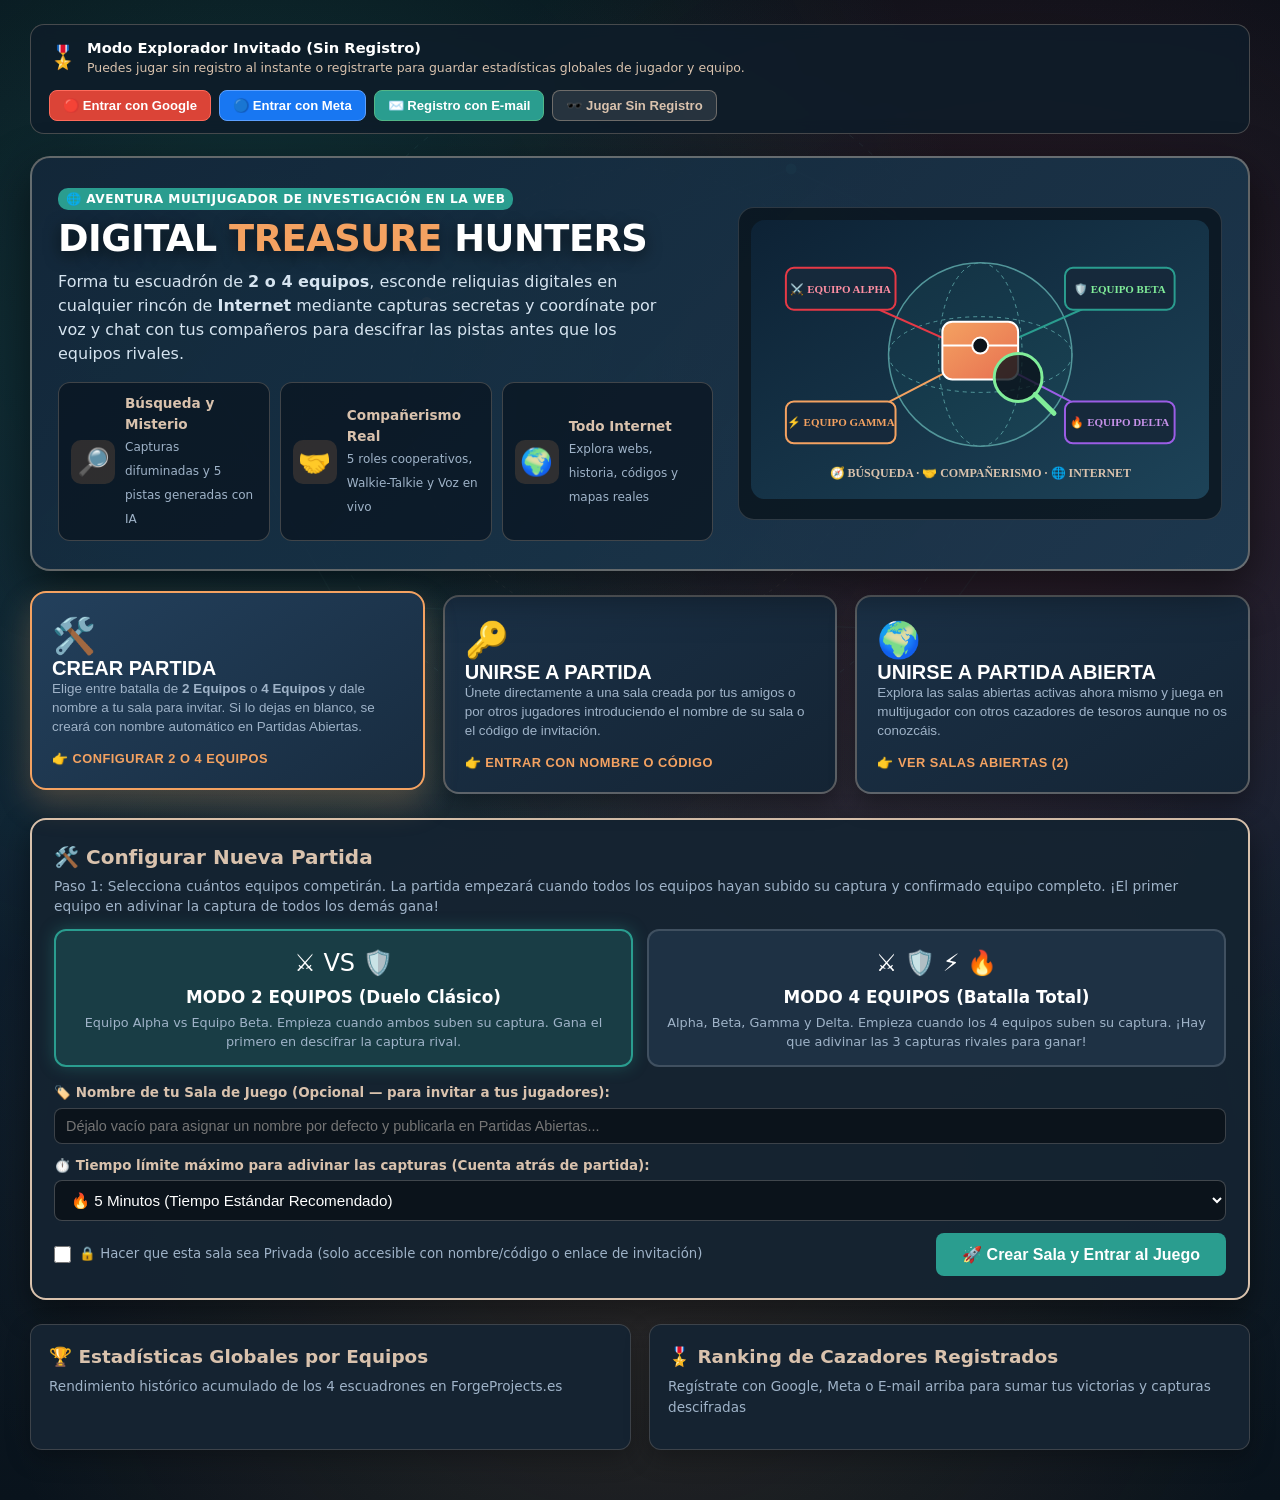
==== commit 6db6daa9: "Add player OK ready state, automatic role shuffle countdown, strict per-role clue isolation and 5-mi" ====
--- a/server-hub/index.html
+++ b/server-hub/index.html
@@ -1209,6 +1209,15 @@
           <input type="text" id="create-room-name-input" placeholder="Déjalo vacío para asignar un nombre por defecto y publicarla en Partidas Abiertas...">
         </div>
 
+        <div class="form-group">
+          <label for="create-room-time-select">⏱️ Tiempo límite máximo para adivinar las capturas (Cuenta atrás de partida):</label>
+          <select id="create-room-time-select" style="width:100%; padding:10px 12px; border-radius:8px; background:var(--bg-dark); border:1px solid rgba(255,255,255,0.22); color:#fff; font-size:0.95rem;">
+            <option value="180">⚡ 3 Minutos (Partida Relámpago)</option>
+            <option value="300" selected>🔥 5 Minutos (Tiempo Estándar Recomendado)</option>
+            <option value="420">🧭 7 Minutos (Investigación Profunda)</option>
+          </select>
+        </div>
+
         <div style="display: flex; flex-wrap: wrap; justify-content: space-between; align-items: center; gap: 12px; margin-top: 12px;">
           <label style="font-size: 0.83rem; color: var(--text-muted); display: flex; align-items: center; gap: 8px; cursor: pointer;">
             <input type="checkbox" id="create-room-private-chk" style="width: 17px; height: 17px;">
@@ -1313,15 +1322,20 @@
     </div>
   </header>
 
-  <!-- 2. BARRA DE JUGADOR Y ROL PRINCIPAL -->
+  <!-- 2. BARRA DE JUGADOR, OK INDIVIDUAL Y ROLES ASIGNADOS AUTOMÁTICAMENTE -->
   <section class="player-bar">
-    <div class="player-name-box">
-      <label for="player-name" style="font-size: 0.82rem; color: var(--accent); font-weight: 700;">👤 Tu Nombre:</label>
-      <input type="text" id="player-name" value="Agente" placeholder="Tu alias">
+    <div style="display: flex; align-items: center; gap: 10px; flex-wrap: wrap;">
+      <div class="player-name-box">
+        <label for="player-name" style="font-size: 0.82rem; color: var(--accent); font-weight: 700;">👤 Tu Alias:</label>
+        <input type="text" id="player-name" value="Agente" placeholder="Tu alias">
+      </div>
+      <button type="button" class="mini-btn" id="btn-my-player-ready" style="background: #f4a261; color: #111; font-weight: 900; padding: 7px 14px;" onclick="toggleMyPlayerReady()">
+        ✋ Dar mi OK: ¡Estoy Listo!
+      </button>
     </div>
 
     <div style="display: flex; align-items: center; gap: 8px; flex-wrap: wrap;">
-      <span style="font-size: 0.8rem; color: var(--text-muted);">Elige tu Rol Principal (los colores naranjas son roles extra asignados si sois menos de 5):</span>
+      <span style="font-size: 0.78rem; color: var(--text-muted);">🎲 Tus Roles Asignados (se reparten automáticamente en la cuenta atrás):</span>
       <div class="roles-strip" id="roles-strip">
         <button class="role-pill preferred" data-role="decoder" onclick="setPreferredRole('decoder')">🔎 Decodificador</button>
         <button class="role-pill" data-role="navigator" onclick="setPreferredRole('navigator')">🧭 Navegador</button>
@@ -1346,23 +1360,39 @@
 
       <!-- ZONA IZQUIERDA: JUEGO (CAZAR / ESCONDER) -->
       <div>
-        <!-- BANNER DE ESTADO DE PARTIDA: PREPARACIÓN DE EQUIPOS Y CAPTURAS -->
+        <!-- BANNER ESPECIAL DE CUENTA ATRÁS Y SORTEO AUTOMÁTICO DE ROLES -->
+        <div id="countdown-banner-box" class="hidden" style="background: linear-gradient(135deg, rgba(230,57,70,0.3), rgba(244,162,97,0.28)); border: 2px solid #f4a261; border-radius: 14px; padding: 18px; margin-bottom: 14px; text-align: center; box-shadow: 0 12px 30px rgba(0,0,0,0.5);">
+          <div style="font-size: 0.85rem; font-weight: 800; color: #f4a261; letter-spacing: 1px;">🎲 ¡TODOS LOS JUGADORES Y EQUIPOS HAN DADO EL OK!</div>
+          <div id="countdown-big-number" style="font-size: 3.2rem; font-weight: 900; color: #fff; margin: 6px 0; text-shadow: 0 0 20px rgba(244,162,97,0.8);">5</div>
+          <div id="countdown-role-reveal" style="font-size: 1rem; color: #80ed99; font-weight: 800;">
+            Sorteando y repartiendo automáticamente los 5 roles secretos...
+          </div>
+          <div style="font-size: 0.8rem; color: var(--text-muted); margin-top: 4px;">
+            Recuerda: ¡Solo tú recibirás la pista de tu rol asignado! Comunícate con tu equipo antes de que acabe el tiempo.
+          </div>
+        </div>
+
+        <!-- BANNER DE ESTADO DE PARTIDA: PREPARACIÓN DE EQUIPOS, RELOJ LÍMITE Y CAPTURAS -->
         <div class="match-phase-bar" id="match-phase-bar">
-          <div>
+          <div style="flex: 1;">
             <div id="match-phase-title" style="font-weight: 800; font-size: 0.96rem; color: #f4a261;">
-              ⏳ FASE DE PREPARACIÓN: Ambos equipos deben subir su captura, rellenar datos y confirmar equipo completo
+              ⏳ FASE DE PREPARACIÓN: Ambos equipos deben subir su captura y cada jugador dar su OK de listo
             </div>
             <div id="match-phase-subtitle" style="font-size: 0.8rem; color: var(--text-muted); margin-top: 2px;">
-              La caza comenzará automáticamente cuando Alpha y Beta hayan subido su objetivo y marcado equipo listo.
+              Al estar todos listos comenzará la cuenta atrás, se repartirán los roles automáticamente y tendréis 5 minutos para ganar.
             </div>
           </div>
           <div class="readiness-pills">
+            <!-- RELOJ DIGITAL DE LA PARTIDA (Ej. 05:00) -->
+            <div id="match-timer-badge" class="hidden" style="background: rgba(15, 25, 35, 0.95); border: 2px solid #2a9d8f; padding: 6px 14px; border-radius: 10px; font-family: monospace; font-size: 1.35rem; font-weight: 900; color: #80ed99; display: flex; align-items: center; gap: 6px; box-shadow: 0 0 15px rgba(42,157,143,0.4);">
+              ⏱️ <span id="match-timer-text">05:00</span>
+            </div>
             <div id="dynamic-readiness-pills" style="display:flex; flex-wrap:wrap; gap:6px;">
               <span class="ready-pill" id="pill-alpha-status">⚔️ Alpha: ⏳ Pendiente</span>
               <span class="ready-pill" id="pill-beta-status">🛡️ Beta: ⏳ Pendiente</span>
             </div>
             <button type="button" class="mini-btn" id="btn-toggle-team-ready" style="background: #2a9d8f;" onclick="toggleMyTeamReady()">
-              ✅ Confirmar Mi Equipo Completo y Listo
+              ✅ Confirmar Equipo Completo y Listo
             </button>
             <button type="button" class="mini-btn hidden" id="btn-new-round" style="background: var(--secondary);" onclick="startNewRound()">
               🔄 Nueva Ronda
@@ -1396,9 +1426,9 @@
             </div>
 
             <div id="challenge-detail-box" class="hidden">
-              <div style="display: flex; justify-content: space-between; align-items: center; margin-bottom: 8px;">
+              <div style="display: flex; justify-content: space-between; align-items: center; margin-bottom: 8px; flex-wrap: wrap; gap: 6px;">
                 <h2 id="detail-title">Objetivo Misterioso</h2>
-                <button class="role-pill" id="toggle-all-clues-btn" onclick="toggleAllClues()">Mostrar los 5 roles</button>
+                <span class="badge solved" id="exclusive-role-badge">🎲 Pista Exclusiva de tu Rol</span>
               </div>
 
               <p id="step1-instruction-label" style="font-size: 0.82rem; color: var(--accent); margin-bottom: 4px;">
@@ -1408,16 +1438,30 @@
                 <img id="detail-screenshot" src="" alt="Captura del reto" class="blurred-hunt-img">
                 <div id="blur-lock-overlay" class="blur-overlay-badge">
                   <div class="lock-title">🔒 CAPTURA RIVAL DIFUMINADA</div>
-                  <div class="lock-sub">Los cazadores no pueden ver la foto nítida del otro equipo hasta acertar el reto. Usa las pistas de tus roles y haz clic en la zona indicada.</div>
+                  <div class="lock-sub">Los cazadores no pueden ver la foto nítida del otro equipo hasta acertar el reto. Usa la pista exclusiva de tu rol y coordínate con tus compañeros antes de que se agote el reloj.</div>
                 </div>
                 <div id="verify-pin" class="target-pin verify-pin hidden" style="z-index: 6;">🎯</div>
               </div>
 
               <div style="margin-top: 14px;">
                 <h3 style="font-size: 0.95rem; color: var(--accent); margin-bottom: 6px;">
-                  🧩 Tus Pistas Desbloqueadas (según tus roles en el equipo)
+                  🧩 Tu Misión y Pista Exclusiva de Rol (los demás roles solo los ven tus compañeros)
                 </h3>
                 <div id="detail-clues-container"></div>
+              </div>
+
+              <!-- ESTACIÓN DE TRABAJO INTERACTIVA SEGÚN EL ROL DEL JUGADOR -->
+              <div id="role-workbench-box" style="margin-top: 12px; background: rgba(15, 25, 35, 0.85); border: 1px solid rgba(168, 218, 220, 0.35); border-radius: 10px; padding: 12px;">
+                <div style="display: flex; justify-content: space-between; align-items: center; margin-bottom: 6px;">
+                  <strong style="color: #80ed99; font-size: 0.86rem;" id="workbench-title">🛠️ Estación de Trabajo de tu Rol</strong>
+                  <span style="font-size: 0.74rem; color: var(--text-muted);">Analiza tu pista y envíala al equipo</span>
+                </div>
+                <div style="display: flex; gap: 6px; flex-wrap: wrap; margin-bottom: 8px;">
+                  <input type="text" id="workbench-input" placeholder="Pega aquí un código Base64 para descifrar o escribe tu deducción de esta pista..." style="flex: 1; padding: 8px 10px; border-radius: 6px; border: 1px solid rgba(255,255,255,0.2); background: var(--bg-card); color: #fff; font-size: 0.84rem;">
+                  <button type="button" class="mini-btn" style="background: var(--secondary);" onclick="runRoleToolDecode()">🔎 Descifrar Base64</button>
+                  <button type="button" class="mini-btn" style="background: #2a9d8f;" onclick="sendRoleFindingToTeamChat()">📤 Enviar Hallazgo al Equipo</button>
+                </div>
+                <div id="workbench-output" style="font-size: 0.8rem; color: #f4a261; min-height: 18px;"></div>
               </div>
 
               <div style="margin-top: 14px; padding-top: 12px; border-top: 1px solid rgba(255,255,255,0.12);">
@@ -1605,6 +1649,14 @@
       players: [],
       challenges: [],
       matchStatus: 'setup',
+      timeLimitSeconds: 300,
+      countdownEndsAt: null,
+      huntStartedAt: null,
+      huntEndsAt: null,
+      finishReason: null,
+      serverOffsetMs: 0,
+      roleHolders: {},
+      myPlayerReady: false,
       teamReady: { 'team-alpha': false, 'team-beta': false, 'team-gamma': false, 'team-delta': false },
       teamHasChallenge: { 'team-alpha': false, 'team-beta': false, 'team-gamma': false, 'team-delta': false },
       teamScores: { 'team-alpha': 0, 'team-beta': 0, 'team-gamma': 0, 'team-delta': 0 },
@@ -1617,7 +1669,8 @@
       verifyPoint: null,
       playedAudioIds: new Set(),
       initialChatLoaded: false,
-      autoSwitchedToHunt: false
+      autoSwitchedToHunt: false,
+      triggeredZeroSync: false
     };
 
     // Grabadora de voz Walkie-Talkie
@@ -1658,14 +1711,17 @@
         returnToMainLobby(false);
       }
 
-      // Sincronización periódica cada 3.5 segundos
+      // Sincronización periódica cada 3 segundos
       setInterval(() => {
         if (state.inLobby) {
           fetchLobbyData();
         } else {
           syncRoomState();
         }
-      }, 3500);
+      }, 3000);
+
+      // Reloj en tiempo real (cada 250ms) para la cuenta atrás de arranque (5s) y el cronómetro de partida (ej. 5:00 min)
+      setInterval(tickLiveMatchTimers, 250);
 
       // Soporte para pegar capturas con Ctrl+V
       window.addEventListener('paste', handleClipboardPaste);
@@ -1849,6 +1905,8 @@
     async function createNewGameFromLobby() {
       const customName = document.getElementById('create-room-name-input').value.trim();
       const isPrivate = document.getElementById('create-room-private-chk').checked;
+      const timeSelect = document.getElementById('create-room-time-select');
+      const timeLimitSeconds = timeSelect ? (parseInt(timeSelect.value, 10) || 300) : 300;
 
       try {
         const res = await fetch('./api/?action=createRoom', {
@@ -1857,7 +1915,8 @@
           body: JSON.stringify({
             maxTeams: state.createMaxTeams,
             roomName: customName,
-            isPrivate: isPrivate
+            isPrivate: isPrivate,
+            timeLimitSeconds: timeLimitSeconds
           })
         });
         if (res.ok) {
@@ -2049,9 +2108,18 @@
         if (res.ok) {
           const data = await res.json();
           if (data && data.success) {
+            if (data.serverNowMs) {
+              state.serverOffsetMs = data.serverNowMs - Date.now();
+            }
             state.roomCode = data.roomCode || state.roomCode;
             state.roomName = data.roomName || state.roomCode;
             state.maxTeams = (data.maxTeams === 4) ? 4 : 2;
+            state.timeLimitSeconds = data.timeLimitSeconds || 300;
+            state.countdownEndsAt = data.countdownEndsAt || null;
+            state.huntStartedAt = data.huntStartedAt || null;
+            state.huntEndsAt = data.huntEndsAt || null;
+            state.finishReason = data.finishReason || null;
+            state.roleHolders = data.roleHolders || {};
             state.winnerTeam = data.winnerTeam || null;
             state.players = data.players || [];
             state.teamScores = data.teamScores || { 'team-alpha': 0, 'team-beta': 0, 'team-gamma': 0, 'team-delta': 0 };
@@ -2059,8 +2127,13 @@
             state.teamReady = data.teamReady || { 'team-alpha': false, 'team-beta': false };
             state.teamHasChallenge = data.teamHasChallenge || { 'team-alpha': false, 'team-beta': false };
 
+            if (state.matchStatus === 'hunting' || state.matchStatus === 'setup') {
+              state.triggeredZeroSync = false;
+            }
+
+            const minsLimit = Math.round(state.timeLimitSeconds / 60);
             document.getElementById('header-room-title').textContent = state.roomName;
-            document.getElementById('header-room-subtitle').textContent = `Sala ${state.roomCode} · Modo ${state.maxTeams} Equipos (Gana el primero en adivinar las ${state.maxTeams - 1} capturas rivales)`;
+            document.getElementById('header-room-subtitle').textContent = `Sala ${state.roomCode} · Modo ${state.maxTeams} Equipos · ⏱️ Límite ${minsLimit} min (Gana el primero en adivinar las ${state.maxTeams - 1} capturas rivales)`;
             document.getElementById('room-code-input').value = state.roomCode;
             document.getElementById('current-room-label').textContent = state.roomName;
             document.getElementById('hide-room-label').textContent = state.roomName;
@@ -2068,8 +2141,12 @@
             updateTeamThemeUI();
 
             const me = state.players.find(p => p.id === state.playerId);
-            if (me && Array.isArray(me.assignedRoles) && me.assignedRoles.length > 0) {
-              state.assignedRoles = me.assignedRoles;
+            if (me) {
+              state.myPlayerReady = !!me.isReady;
+              if (Array.isArray(me.assignedRoles) && me.assignedRoles.length > 0) {
+                state.assignedRoles = me.assignedRoles;
+                state.preferredRole = me.assignedRoles[0];
+              }
             } else {
               computeLocalRoleAssignment();
             }
@@ -2081,6 +2158,11 @@
             if (state.matchStatus === 'setup' && !state.teamHasChallenge[state.team] && !state.autoSwitchedToHunt) {
               switchMode('hide');
               state.autoSwitchedToHunt = true;
+            }
+
+            // Si empieza la cuenta atrás o la caza, cambiar automáticamente a Modo Caza para ver el reto
+            if (state.matchStatus === 'countdown' || state.matchStatus === 'hunting') {
+              switchMode('hunt');
             }
 
             // Seleccionar preferentemente un reto de un equipo rival aún no resuelto por mi equipo
@@ -2111,9 +2193,77 @@
             renderSquadAndRolesBar();
             renderChallengesList();
             renderSelectedChallenge();
+            tickLiveMatchTimers();
           }
         }
       } catch (e) {}
+    }
+
+    function formatMMSS(totalSeconds) {
+      const s = Math.max(0, Math.floor(totalSeconds));
+      const mm = String(Math.floor(s / 60)).padStart(2, '0');
+      const ss = String(s % 60).padStart(2, '0');
+      return `${mm}:${ss}`;
+    }
+
+    function tickLiveMatchTimers() {
+      if (state.inLobby) return;
+      const nowServerMs = Date.now() + (state.serverOffsetMs || 0);
+      const cdBox = document.getElementById('countdown-banner-box');
+      const cdNum = document.getElementById('countdown-big-number');
+      const cdRole = document.getElementById('countdown-role-reveal');
+      const timerBadge = document.getElementById('match-timer-badge');
+      const timerText = document.getElementById('match-timer-text');
+
+      // 1. Cuenta atrás de arranque de 5 segundos y sorteo de roles
+      if (state.matchStatus === 'countdown' && state.countdownEndsAt) {
+        cdBox.classList.remove('hidden');
+        const remSec = Math.ceil((state.countdownEndsAt - nowServerMs) / 1000);
+        const myRolesText = state.assignedRoles.map(r => ROLE_NAMES[r]).join(' + ');
+        cdRole.textContent = `🎲 Rol asignado automáticamente a ti: ${myRolesText}`;
+
+        if (remSec > 0) {
+          cdNum.textContent = remSec;
+        } else {
+          cdNum.textContent = '¡A CAZAR!';
+          if (!state.triggeredZeroSync) {
+            state.triggeredZeroSync = true;
+            syncRoomState();
+          }
+        }
+      } else {
+        cdBox.classList.add('hidden');
+      }
+
+      // 2. Reloj de cuenta atrás de la partida (ej. 05:00 minutos)
+      if ((state.matchStatus === 'hunting' || state.matchStatus === 'countdown') && state.huntEndsAt) {
+        timerBadge.classList.remove('hidden');
+        const remHuntSec = Math.max(0, Math.ceil((state.huntEndsAt - nowServerMs) / 1000));
+        timerText.textContent = formatMMSS(remHuntSec);
+
+        if (remHuntSec <= 30) {
+          timerBadge.style.borderColor = '#e63946';
+          timerBadge.style.color = '#ff6b6b';
+        } else if (remHuntSec <= 90) {
+          timerBadge.style.borderColor = '#f4a261';
+          timerBadge.style.color = '#f4a261';
+        } else {
+          timerBadge.style.borderColor = '#2a9d8f';
+          timerBadge.style.color = '#80ed99';
+        }
+
+        if (state.matchStatus === 'hunting' && remHuntSec <= 0 && !state.triggeredZeroSync) {
+          state.triggeredZeroSync = true;
+          syncRoomState();
+        }
+      } else if (state.matchStatus === 'finished') {
+        timerBadge.classList.remove('hidden');
+        timerText.textContent = '00:00';
+        timerBadge.style.borderColor = '#f4a261';
+        timerBadge.style.color = '#f4a261';
+      } else {
+        timerBadge.classList.add('hidden');
+      }
     }
 
     function renderMatchPhaseBanner() {
@@ -2134,7 +2284,7 @@
         const solvedByThisTeam = state.challenges.filter(c => c.teamId !== tKey && Array.isArray(c.solvedByTeams) && c.solvedByTeams.includes(tKey)).length;
         return `
           <span class="ready-pill ${complete ? 'done' : ''}">
-            ${TEAM_SHORT[tKey]}: ${capOk ? '📸 Captura OK' : '⏳ Sin Captura'} · ${rdyOk ? '✅ Listo' : '⏳ Pendiente'}
+            ${TEAM_SHORT[tKey]}: ${capOk ? '📸 Captura OK' : '⏳ Sin Captura'} · ${rdyOk ? '✅ OK Listo' : '⏳ Falta OK'}
             ${state.matchStatus !== 'setup' ? ` · 🎯 ${solvedByThisTeam}/${neededRivals}` : ''}
           </span>
         `;
@@ -2142,35 +2292,64 @@
 
       const myTeamReady = !!state.teamReady[state.team];
       const myTeamCap = !!state.teamHasChallenge[state.team];
-
-      if (state.matchStatus === 'finished' && state.winnerTeam) {
+      const minsLimit = Math.round((state.timeLimitSeconds || 300) / 60);
+
+      if (state.matchStatus === 'finished') {
         bar.classList.add('hunting-live');
         title.style.color = '#f4a261';
-        title.textContent = `🏆🎉 ¡PARTIDA FINALIZADA! ${TEAM_NAMES[state.winnerTeam] || state.winnerTeam} HA ADIVINADO LAS CAPTURAS DE TODOS LOS EQUIPOS Y GANA LA PARTIDA`;
-        sub.textContent = 'Todas las capturas han quedado desbloqueadas. Pulsa en "🔄 Nueva Ronda" para jugar otra partida en esta sala.';
+        if (state.finishReason === 'timeout' && state.winnerTeam === 'timeout') {
+          title.textContent = `⏱️ ¡TIEMPO AGOTADO (${minsLimit} MINUTOS)! Ningún equipo logró completar todas las capturas a tiempo`;
+        } else if (state.finishReason === 'timeout' && state.winnerTeam) {
+          title.textContent = `⏱️🏆 ¡TIEMPO AGOTADO! Gana ${TEAM_NAMES[state.winnerTeam] || state.winnerTeam} por mayor número de capturas rivales resueltas`;
+        } else {
+          title.textContent = `🏆🎉 ¡PARTIDA FINALIZADA! ${TEAM_NAMES[state.winnerTeam] || state.winnerTeam} HA ADIVINADO LAS CAPTURAS DE TODOS LOS EQUIPOS Y GANA LA PARTIDA`;
+        }
+        sub.textContent = 'Todas las capturas han quedado desbloqueadas. Pulsa en "🔄 Nueva Ronda" para jugar otra partida con nuevo reparto de roles.';
         btnReady.classList.add('hidden');
         btnNewRound.classList.remove('hidden');
+      } else if (state.matchStatus === 'countdown') {
+        bar.classList.add('hunting-live');
+        title.style.color = '#f4a261';
+        title.textContent = `🎲 ¡CUENTA ATRÁS EN MARCHA! Repartiendo roles automáticamente entre los miembros de cada equipo...`;
+        sub.textContent = `Prepárate: solo tú recibirás la pista de tu rol asignado y tendréis ${minsLimit} minutos en el reloj para resolver las ${neededRivals} capturas rivales.`;
+        btnReady.classList.add('hidden');
+        btnNewRound.classList.add('hidden');
       } else if (state.matchStatus === 'hunting') {
         bar.classList.add('hunting-live');
         title.style.color = '#80ed99';
-        title.textContent = `🔥 ¡PARTIDA EN CURSO (${state.maxTeams} EQUIPOS)! Todos los equipos han subido su captura`;
-        sub.textContent = `Hay que adivinar la captura de todos los demás equipos (${neededRivals} captura/s rival/es). ¡El primer equipo que complete todas gana!`;
+        title.textContent = `🔥 ¡CAZA EN CURSO (${state.maxTeams} EQUIPOS)! Centrate en la pista exclusiva de tu rol y compártela con tu equipo`;
+        sub.textContent = `Tenéis ${minsLimit} minutos máximo en el reloj para adivinar las ${neededRivals} captura(s) rival(es). ¡El primer equipo que complete todas gana!`;
         btnReady.classList.add('hidden');
         btnNewRound.classList.remove('hidden');
       } else {
         bar.classList.remove('hunting-live');
         title.style.color = '#f4a261';
-        title.textContent = `⏳ FASE DE PREPARACIÓN (${state.maxTeams} EQUIPOS): La partida empieza cuando los ${state.maxTeams} equipos hayan completado su captura y confirmado equipo listo`;
+        title.textContent = `⏳ FASE DE PREPARACIÓN (${state.maxTeams} EQUIPOS): Subid la captura del equipo y que cada jugador pulse "✋ Dar mi OK: ¡Estoy Listo!"`;
         sub.textContent = myTeamCap
-          ? (myTeamReady ? `✅ Tu equipo (${TEAM_SHORT[state.team]}) ya está listo. Esperando a que el resto de los ${state.maxTeams} equipos completen su captura...` : '⚠️ Ya subisteis captura: pulsa el botón verde para confirmar que vuestro equipo está completo.')
-          : '👉 Ve a "🎯 MODO ESCONDER", sube la captura de tu equipo, rellena los datos y confirma equipo listo.';
+          ? (myTeamReady ? `✅ Tu equipo (${TEAM_SHORT[state.team]}) ya dio el OK. Esperando al resto de los ${state.maxTeams} equipos para lanzar la cuenta atrás y repartir roles...` : '⚠️ Ya subisteis captura: dad el OK individual o confirma equipo completo para iniciar la cuenta atrás.')
+          : '👉 Paso 1: Ve a "🎯 MODO ESCONDER" y sube la captura de tu equipo. Paso 2: Cada jugador da el OK de listo.';
         btnReady.classList.remove('hidden');
         btnNewRound.classList.add('hidden');
         btnReady.style.background = myTeamReady ? '#e63946' : '#2a9d8f';
         btnReady.textContent = myTeamReady
           ? '🔓 Desmarcar Equipo Listo'
-          : '✅ Confirmar Mi Equipo Completo y Listo';
-      }
+          : '✅ Confirmar Equipo Completo y Listo';
+      }
+    }
+
+    async function toggleMyPlayerReady() {
+      const nextReady = !state.myPlayerReady;
+      state.myPlayerReady = nextReady;
+      await fetch('./api/?action=setPlayerReady', {
+        method: 'POST',
+        headers: { 'Content-Type': 'application/json' },
+        body: JSON.stringify({
+          roomCode: state.roomCode,
+          playerId: state.playerId,
+          ready: nextReady
+        })
+      }).catch(() => {});
+      await syncRoomState();
     }
 
     async function toggleMyTeamReady() {
@@ -2201,11 +2380,26 @@
       }).catch(() => {});
       state.selectedChallengeId = null;
       state.autoSwitchedToHunt = false;
+      state.triggeredZeroSync = false;
       await syncRoomState();
     }
 
     function renderSquadAndRolesBar() {
-      // 1. Píldoras de roles arriba: marcar el rol preferido y en naranja los roles adicionales que te tocaron
+      // Actualizar botón de OK individual del jugador
+      const btnMyReady = document.getElementById('btn-my-player-ready');
+      if (btnMyReady) {
+        if (state.myPlayerReady) {
+          btnMyReady.style.background = '#2a9d8f';
+          btnMyReady.style.color = '#fff';
+          btnMyReady.textContent = '✅ ¡Estoy Listo! (OK Confirmado)';
+        } else {
+          btnMyReady.style.background = '#f4a261';
+          btnMyReady.style.color = '#111';
+          btnMyReady.textContent = '✋ Dar mi OK: ¡Estoy Listo!';
+        }
+      }
+
+      // 1. Píldoras de roles arriba: marcar los roles asignados a este jugador
       document.querySelectorAll('#roles-strip .role-pill').forEach(btn => {
         const r = btn.dataset.role;
         const isPref = (r === state.preferredRole);
@@ -2214,29 +2408,31 @@
         btn.classList.toggle('assigned-extra', !isPref && isAssigned);
       });
 
-      // 2. Lista de miembros de mi equipo y rivales en esta sala
+      // 2. Lista de miembros de mi equipo con su estado de OK individual
       const myTeamPlayers = state.players.filter(p => p.team === state.team);
       const rivalPlayers = state.players.filter(p => p.team !== state.team);
       const myTeamFull = TEAM_NAMES[state.team] || '⚔️ Equipo Alpha';
+      const readyCount = myTeamPlayers.filter(p => p.isReady).length;
 
       const listEl = document.getElementById('squad-members-list');
       if (myTeamPlayers.length === 0) {
-        listEl.innerHTML = `<span>Conectado en solitario (ocupas los 5 roles de tu equipo)</span>`;
+        listEl.innerHTML = `<span>Conectado en solitario (recibirás los 5 roles de tu equipo)</span>`;
       } else {
         listEl.innerHTML = `
-          <strong style="color: var(--accent);">Miembros en tu ${myTeamFull} (${myTeamPlayers.length}):</strong>
+          <strong style="color: var(--accent);">Tu ${myTeamFull} (${readyCount}/${myTeamPlayers.length} dieron OK):</strong>
           ${myTeamPlayers.map(p => {
             const rolesIcons = (p.assignedRoles || [p.preferredRole]).map(r => ROLE_NAMES[r].split(' ')[0]).join('');
+            const okBadge = p.isReady ? '✅ OK' : '⏳ Falta OK';
             return `<span class="member-chip ${p.id === state.playerId ? 'me' : ''}">
-              🟢 ${p.name} <span title="Roles asignados">${rolesIcons} (${(p.assignedRoles || []).length} rol/es)</span>
+              ${okBadge} <strong>${p.name}</strong> <span title="Roles asignados">${rolesIcons}</span>
             </span>`;
           }).join('')}
-          <span style="color: var(--text-muted); margin-left: 8px;">| Rivales en la sala: ${rivalPlayers.length}</span>
+          <span style="color: var(--text-muted); margin-left: 8px;">| Rivales en sala: ${rivalPlayers.length}</span>
         `;
       }
 
       const summaryEl = document.getElementById('my-assigned-roles-summary');
-      summaryEl.textContent = `Tus roles en esta partida (${state.assignedRoles.length}/5): ` +
+      summaryEl.textContent = `🎲 Tu(s) rol(es) exclusivo(s) (${state.assignedRoles.length}/5): ` +
         state.assignedRoles.map(r => ROLE_NAMES[r]).join(', ');
     }
 
@@ -2796,14 +2992,6 @@
       renderSelectedChallenge();
     }
 
-    function toggleAllClues() {
-      state.showAllClues = !state.showAllClues;
-      document.getElementById('toggle-all-clues-btn').textContent = state.showAllClues
-        ? 'Ver solo mis roles asignados'
-        : 'Mostrar los 5 roles';
-      renderSelectedChallenge();
-    }
-
     function renderSelectedChallenge() {
       const ch = state.challenges.find(c => c.id === state.selectedChallengeId);
       const emptyBox = document.getElementById('no-challenge-selected');
@@ -2825,6 +3013,16 @@
       document.getElementById('detail-title').textContent = isSolvedForMyTeam
         ? `✅ Captura Desbloqueada (${teamName}): ${ch.secretLabel || ch.pageTitle}`
         : (isOwnTeamChallenge ? `🛡️ Captura oculta por tu ${teamName}` : `🔥 Objetivo plantado por ${teamName}`);
+
+      const roleBadge = document.getElementById('exclusive-role-badge');
+      if (roleBadge) {
+        roleBadge.textContent = `🎲 Tu Rol: ${state.assignedRoles.map(r => ROLE_NAMES[r]).join(' + ')}`;
+      }
+
+      const wbTitle = document.getElementById('workbench-title');
+      if (wbTitle) {
+        wbTitle.textContent = `🛠️ Estación de Trabajo — ${state.assignedRoles.map(r => ROLE_NAMES[r]).join(' / ')}`;
+      }
 
       const screenshotEl = document.getElementById('detail-screenshot');
       const blurOverlayEl = document.getElementById('blur-lock-overlay');
@@ -2851,15 +3049,20 @@
 
       const cluesContainer = document.getElementById('detail-clues-container');
 
-      // Si la partida aún está en fase de preparación ('setup'), no revelar las pistas rivales todavía
-      if (state.matchStatus === 'setup' && !isOwnTeamChallenge && !isSolvedForMyTeam) {
+      // Si la partida aún está en fase de preparación ('setup') o en la cuenta atrás ('countdown'), no revelar las pistas rivales todavía
+      if ((state.matchStatus === 'setup' || state.matchStatus === 'countdown') && !isOwnTeamChallenge && !isSolvedForMyTeam) {
         cluesContainer.innerHTML = `
           <div class="clue-card locked-role" style="opacity: 0.95; border-left-color: #f4a261;">
             <div class="role-header">
-              <span>⏳ ESPERANDO A LOS ${state.maxTeams} EQUIPOS</span>
-              <span>FASE DE PREPARACIÓN</span>
+              <span>${state.matchStatus === 'countdown' ? '🎲 SORTEANDO ROLES Y LANZANDO CUENTA ATRÁS' : `⏳ ESPERANDO EL OK DE LOS JUGADORES Y LOS ${state.maxTeams} EQUIPOS`}</span>
+              <span>${state.matchStatus === 'countdown' ? '¡PREPÁRATE!' : 'FASE DE PREPARACIÓN'}</span>
             </div>
-            <div>Las pistas de las capturas rivales se desbloquearán automáticamente en cuanto <strong>los ${state.maxTeams} equipos hayan subido su captura, rellenado los datos y confirmado equipos completos</strong>.</div>
+            <div>
+              ${state.matchStatus === 'countdown'
+                ? 'En breves segundos se activará el reloj de partida y recibirás aquí <strong>únicamente la pista secreta del rol que te ha tocado</strong>.'
+                : `Cuando todos los jugadores den el OK (<strong>"✋ Dar mi OK: ¡Estoy Listo!"</strong>) y los ${state.maxTeams} equipos tengan su captura subida, comenzará la cuenta atrás, se repartirán los roles automáticamente y cada jugador recibirá solo su pista.`
+              }
+            </div>
           </div>
         `;
         return;
@@ -2867,32 +3070,108 @@
 
       const clues = ch.clues || {};
 
-      cluesContainer.innerHTML = ALL_ROLES.map(roleKey => {
-        const isMine = state.assignedRoles.includes(roleKey);
-        if (!isMine && !state.showAllClues) {
-          const teammate = state.players.find(p => p.team === state.team && (p.assignedRoles || []).includes(roleKey));
-          const holderName = teammate ? teammate.name : 'otro miembro de tu equipo';
+      // Renderizar primero y de forma destacada SOLO las pistas de tus roles asignados
+      const myRoleCards = state.assignedRoles.map(roleKey => {
+        const clueText = clues[roleKey] || 'Pista reservada para este rol.';
+        return `
+          <div class="clue-card my-role" style="border-width: 2px; background: rgba(42, 157, 143, 0.16);">
+            <div class="role-header">
+              <span style="font-size: 0.92rem;">${ROLE_NAMES[roleKey]}</span>
+              <span style="background: #2a9d8f; color: #fff; padding: 2px 8px; border-radius: 12px;">🎯 TU PISTA EXCLUSIVA</span>
+            </div>
+            <div style="font-size: 0.96rem; color: #fff; font-weight: 600; margin-top: 4px;">${clueText}</div>
+          </div>
+        `;
+      }).join('');
+
+      // Renderizar debajo los roles que tienen asignados tus otros compañeros (sin la pista, pues el servidor solo la envía a su dueño)
+      const otherRoles = ALL_ROLES.filter(r => !state.assignedRoles.includes(r));
+      const otherRoleCards = otherRoles.map(roleKey => {
+        if (isSolvedForMyTeam || isOwnTeamChallenge) {
           return `
-            <div class="clue-card locked-role">
+            <div class="clue-card">
               <div class="role-header">
                 <span>${ROLE_NAMES[roleKey]}</span>
-                <span>🔒 Asignado a: ${holderName}</span>
+                <span>🔓 REVELADA</span>
               </div>
-              <div>Pídele esta pista a <strong>${holderName}</strong> por el Chat Privado o Radio de Voz de tu equipo.</div>
+              <div>${clues[roleKey] || ''}</div>
             </div>
           `;
         }
-
+        const teammate = state.players.find(p => p.team === state.team && (p.assignedRoles || []).includes(roleKey));
+        const holderName = (state.roleHolders && state.roleHolders[roleKey]) || (teammate ? teammate.name : 'otro miembro de tu equipo');
         return `
-          <div class="clue-card ${isMine ? 'my-role' : ''}">
+          <div class="clue-card locked-role">
             <div class="role-header">
               <span>${ROLE_NAMES[roleKey]}</span>
-              <span>${isMine ? '✅ TU ROL ASIGNADO' : 'VISTA COMPLETA'}</span>
+              <span>🔒 Pista enviada solo a: ${holderName}</span>
             </div>
-            <div>${clues[roleKey] || 'Sin pista registrada.'}</div>
+            <div>Esta pista solo la recibe <strong>${holderName}</strong> en su pantalla. Pregúntale por el Chat o Voz de tu equipo para combinar vuestras pistas antes de que se agote el tiempo.</div>
           </div>
         `;
       }).join('');
+
+      cluesContainer.innerHTML = myRoleCards + otherRoleCards;
+    }
+
+    function runRoleToolDecode() {
+      const inputEl = document.getElementById('workbench-input');
+      const outEl = document.getElementById('workbench-output');
+      let raw = inputEl.value.trim();
+
+      // Si el input está vacío, buscar automáticamente un código entre comillas en la pista del Decodificador
+      if (!raw) {
+        const ch = state.challenges.find(c => c.id === state.selectedChallengeId);
+        const decClue = ch && ch.clues && ch.clues['decoder'] ? ch.clues['decoder'] : '';
+        const match = decClue.match(/"([A-Za-z0-9+/=]{4,})"/);
+        if (match) {
+          raw = match[1];
+          inputEl.value = raw;
+        }
+      }
+
+      if (!raw) {
+        outEl.textContent = '⚠️ Escribe o pega el código Base64 de tu pista para descifrarlo.';
+        return;
+      }
+
+      try {
+        const decoded = decodeURIComponent(escape(atob(raw)));
+        outEl.innerHTML = `✅ <strong>Código Descifrado:</strong> "${decoded}" — ¡Compártelo con tu equipo pulsando Enviar Hallazgo!`;
+        inputEl.value = decoded;
+      } catch (e) {
+        outEl.innerHTML = `🔎 <strong>Análisis de Pista:</strong> "${raw}" — Listo para compartir con el equipo.`;
+      }
+    }
+
+    async function sendRoleFindingToTeamChat() {
+      const inputEl = document.getElementById('workbench-input');
+      const outEl = document.getElementById('workbench-output');
+      const val = inputEl.value.trim();
+      const myRoleLabel = state.assignedRoles.map(r => ROLE_NAMES[r]).join('/');
+
+      if (!val) {
+        await shareMyAssignedCluesToChat();
+        outEl.textContent = '✅ Tu pista asignada se ha enviado al chat privado de tu equipo.';
+        return;
+      }
+
+      await fetch('./api/?action=sendTeamMessage', {
+        method: 'POST',
+        headers: { 'Content-Type': 'application/json' },
+        body: JSON.stringify({
+          roomCode: state.roomCode,
+          teamId: state.team,
+          playerId: state.playerId,
+          senderName: state.playerName,
+          type: 'text',
+          text: `🧩 [Hallazgo de ${myRoleLabel}]: ${val}`
+        })
+      }).catch(() => {});
+
+      inputEl.value = '';
+      outEl.textContent = '📤 ¡Hallazgo enviado al chat privado de tu equipo!';
+      await syncRoomState();
     }
 
     function handleVerifyImageClick(e) {
